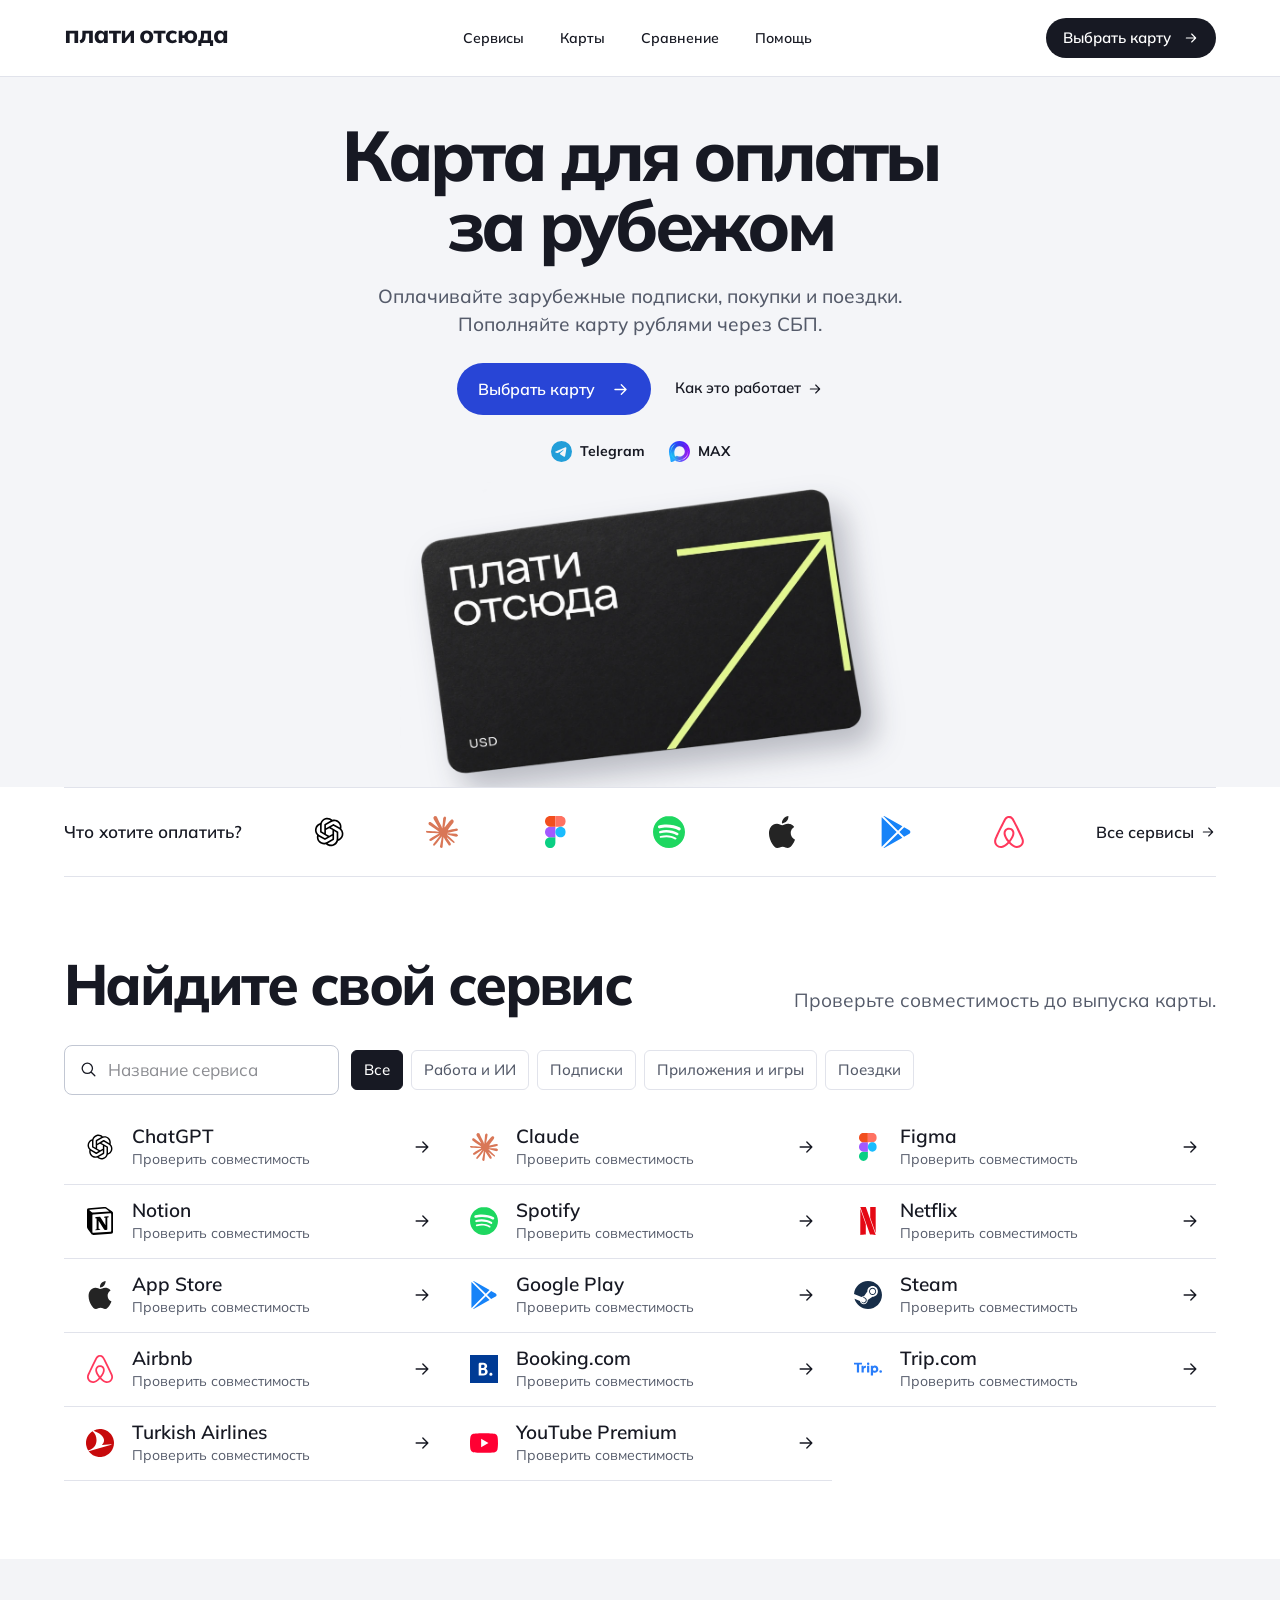
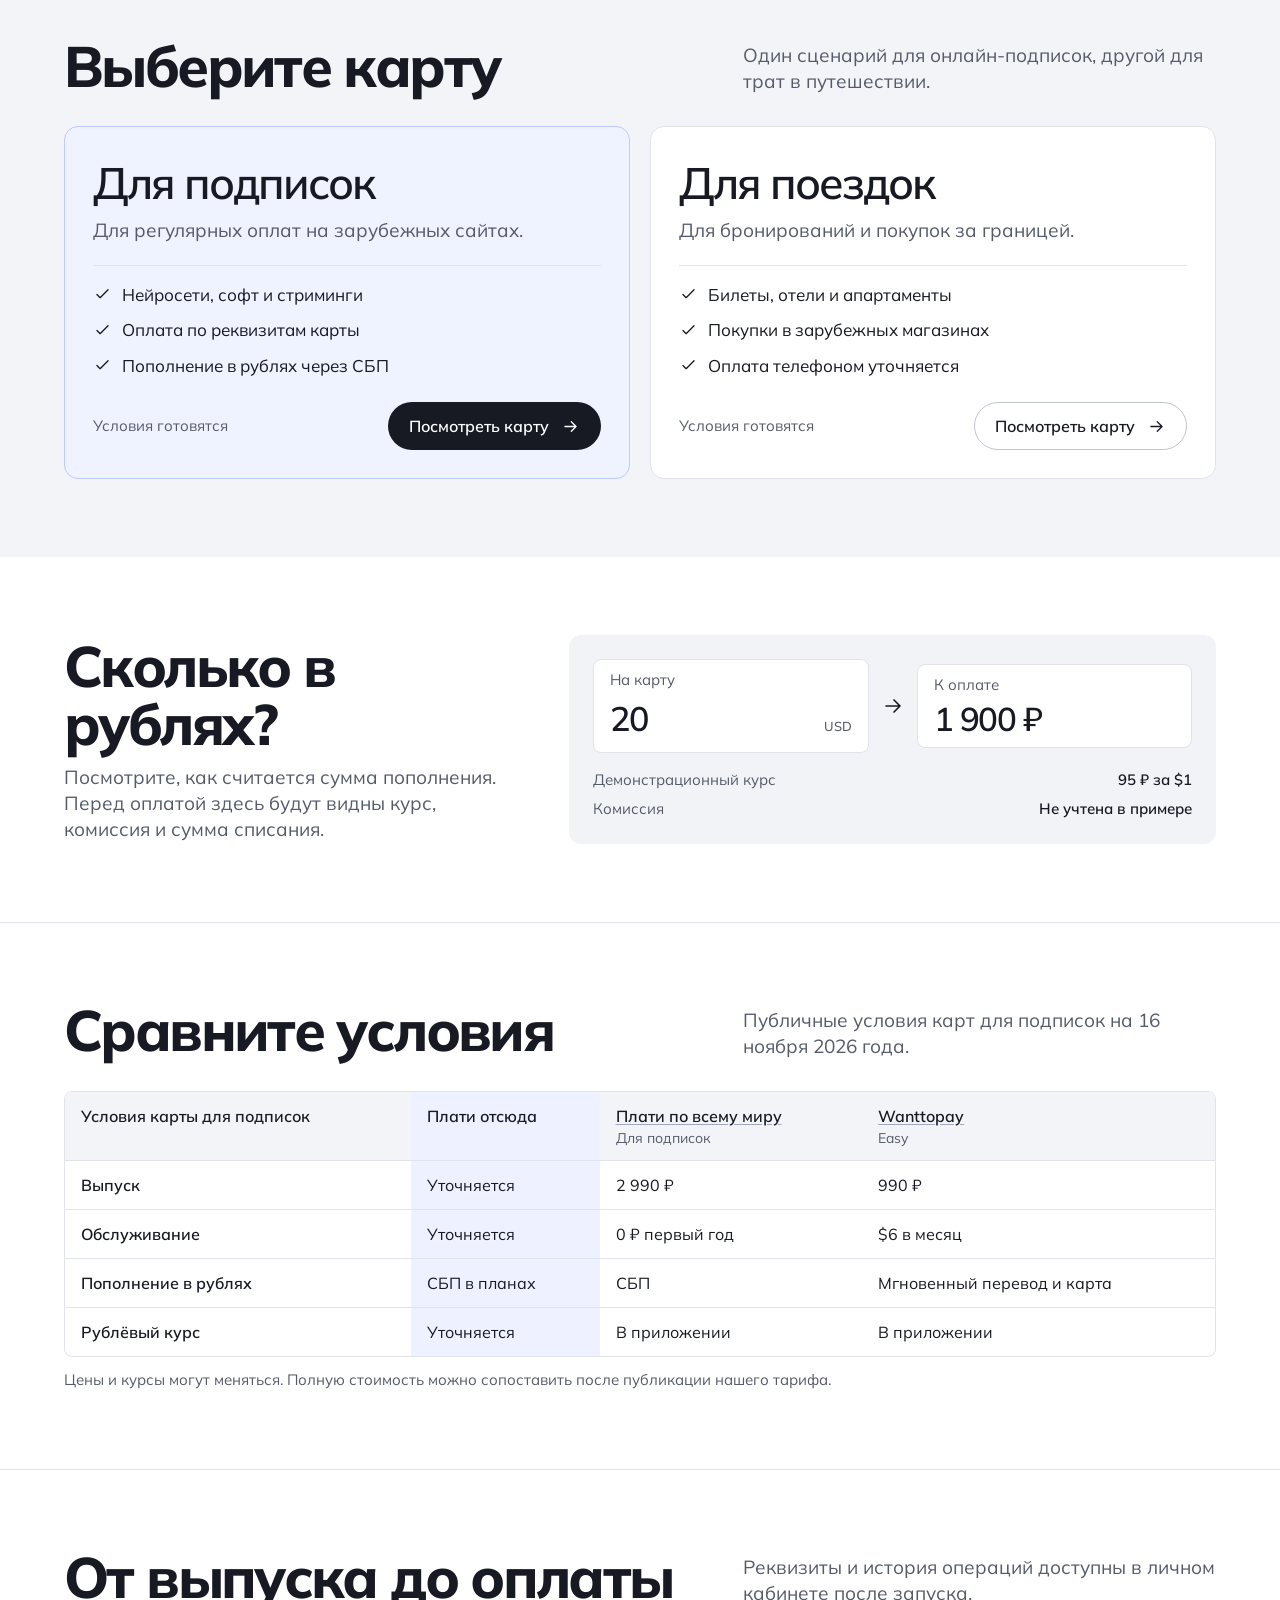
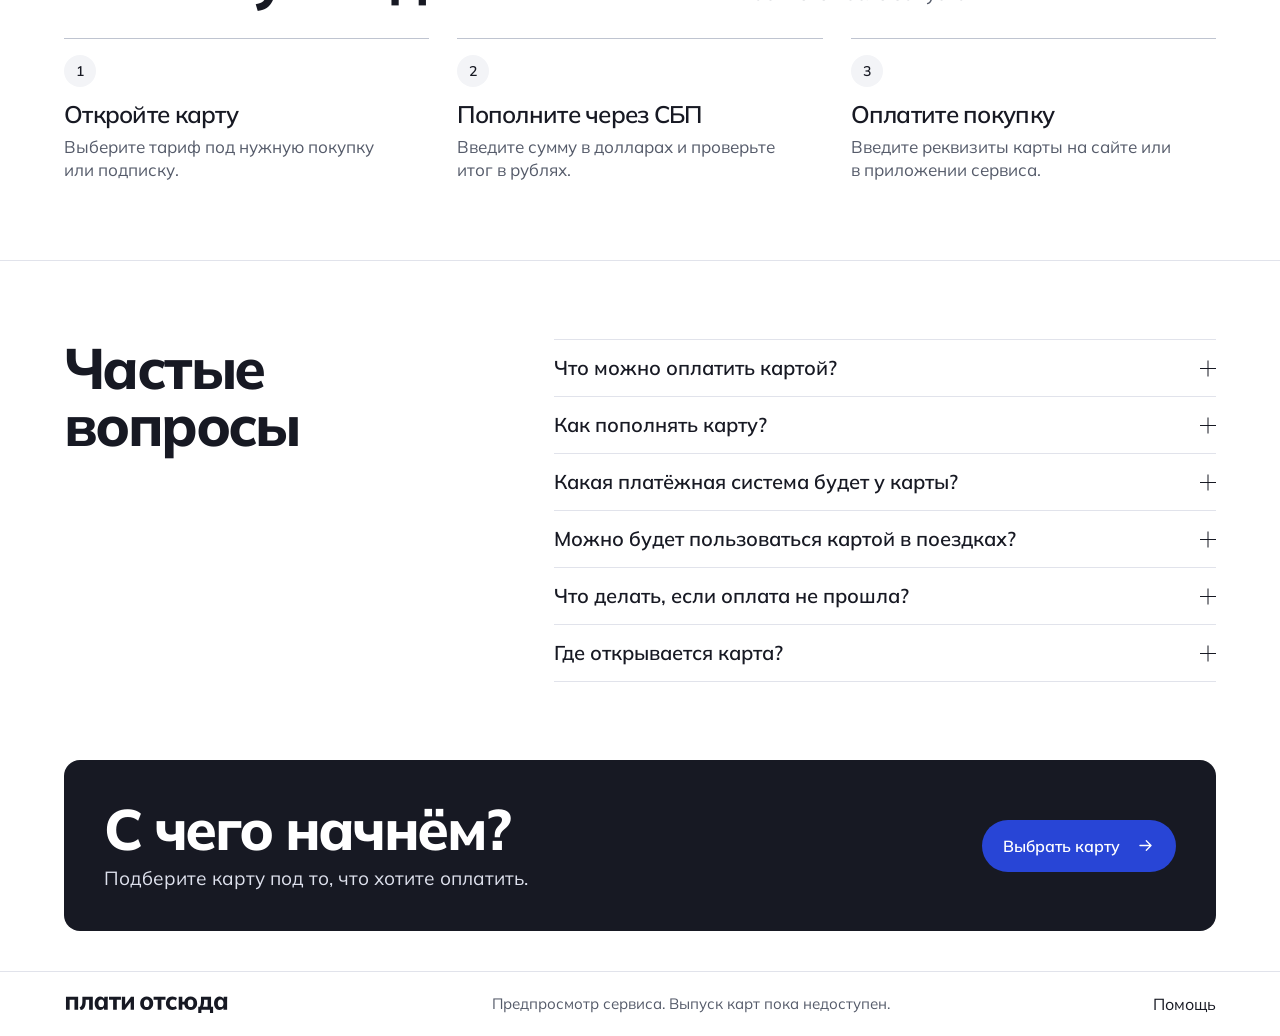
==== index.html @ d8aebe4b "Publish staging build" ====
<!doctype html>
<html lang="ru">
<head>
  <meta charset="UTF-8">
  <meta name="viewport" content="width=device-width, initial-scale=1">
  <meta name="theme-color" content="#ffffff">
  <meta name="description" content="Плати отсюда — виртуальные карты для оплаты зарубежных сервисов, покупок и поездок.">
  <link rel="icon" href="./favicon.svg" type="image/svg+xml">
  <title>Плати отсюда — карты для оплаты за рубежом</title>
  <script type="module" crossorigin src="./assets/index-DUu-liB9.js"></script>
  <link rel="stylesheet" crossorigin href="./assets/index-G6hrBirN.css">
</head>
<body>
  <a class="skip-link" href="#main">К содержанию</a>
  <div id="site"></div>
</body>
</html>
---- assets/index-G6hrBirN.css ----
@font-face{font-family:Mulish Variable;font-style:normal;font-display:swap;font-weight:200 1000;src:url(./mulish-cyrillic-ext-wght-normal-B3XMVzw1.woff2)format("woff2-variations");unicode-range:U+460-52F,U+1C80-1C8A,U+20B4,U+2DE0-2DFF,U+A640-A69F,U+FE2E-FE2F}@font-face{font-family:Mulish Variable;font-style:normal;font-display:swap;font-weight:200 1000;src:url(./mulish-cyrillic-wght-normal-Cxxi75Cn.woff2)format("woff2-variations");unicode-range:U+301,U+400-45F,U+490-491,U+4B0-4B1,U+2116}@font-face{font-family:Mulish Variable;font-style:normal;font-display:swap;font-weight:200 1000;src:url(./mulish-vietnamese-wght-normal-CiTUBHt1.woff2)format("woff2-variations");unicode-range:U+102-103,U+110-111,U+128-129,U+168-169,U+1A0-1A1,U+1AF-1B0,U+300-301,U+303-304,U+308-309,U+323,U+329,U+1EA0-1EF9,U+20AB}@font-face{font-family:Mulish Variable;font-style:normal;font-display:swap;font-weight:200 1000;src:url(./mulish-latin-ext-wght-normal-BHZ6ODhS.woff2)format("woff2-variations");unicode-range:U+100-2BA,U+2BD-2C5,U+2C7-2CC,U+2CE-2D7,U+2DD-2FF,U+304,U+308,U+329,U+1D00-1DBF,U+1E00-1E9F,U+1EF2-1EFF,U+2020,U+20A0-20AB,U+20AD-20C0,U+2113,U+2C60-2C7F,U+A720-A7FF}@font-face{font-family:Mulish Variable;font-style:normal;font-display:swap;font-weight:200 1000;src:url(./mulish-latin-wght-normal-WL5YNY-W.woff2)format("woff2-variations");unicode-range:U+??,U+131,U+152-153,U+2BB-2BC,U+2C6,U+2DA,U+2DC,U+304,U+308,U+329,U+2000-206F,U+20AC,U+2122,U+2191,U+2193,U+2212,U+2215,U+FEFF,U+FFFD}@layer properties{@supports (((-webkit-hyphens:none)) and (not (margin-trim:block))) or ((-moz-orient:inline) and (not (color:rgb(from red r g b)))){*,:before,:after,::backdrop{--tw-rotate-x:initial;--tw-rotate-y:initial;--tw-rotate-z:initial;--tw-skew-x:initial;--tw-skew-y:initial;--tw-blur:initial;--tw-brightness:initial;--tw-contrast:initial;--tw-grayscale:initial;--tw-hue-rotate:initial;--tw-invert:initial;--tw-opacity:initial;--tw-saturate:initial;--tw-sepia:initial;--tw-drop-shadow:initial;--tw-drop-shadow-color:initial;--tw-drop-shadow-alpha:100%;--tw-drop-shadow-size:initial;--tw-outline-style:solid;--tw-duration:initial;--tw-border-style:solid;--tw-font-weight:initial;--tw-leading:initial;--tw-translate-x:0;--tw-translate-y:0;--tw-translate-z:0;--tw-tracking:initial;--tw-ordinal:initial;--tw-slashed-zero:initial;--tw-numeric-figure:initial;--tw-numeric-spacing:initial;--tw-numeric-fraction:initial}}}@layer theme{:root,:host{--font-sans:"Mulish Variable", "Segoe UI", sans-serif;--font-mono:ui-monospace, SFMono-Regular, Menlo, Monaco, Consolas, "Liberation Mono", "Courier New", monospace;--color-white:#fff;--spacing:.25rem;--text-sm:.875rem;--text-sm--line-height:calc(1.25 / .875);--text-xl:1.25rem;--text-xl--line-height:calc(1.75 / 1.25);--text-3xl:1.875rem;--text-3xl--line-height:calc(2.25 / 1.875);--font-weight-normal:400;--font-weight-medium:500;--font-weight-semibold:600;--font-weight-bold:700;--font-weight-extrabold:800;--tracking-normal:0em;--leading-tight:1.25;--leading-snug:1.375;--radius-md:.375rem;--radius-lg:.5rem;--radius-xl:.75rem;--default-transition-duration:.15s;--default-transition-timing-function:cubic-bezier(.4, 0, .2, 1);--default-font-family:var(--font-sans);--default-mono-font-family:var(--font-mono);--color-paper:#fff;--color-ink:#171923;--color-muted:#555b6a;--color-line:#e1e3eb;--color-brand:#2845d6;--color-deep:#171923;--color-panel:#f3f4f7}}@layer base{*,:after,:before,::backdrop{box-sizing:border-box;border:0 solid;margin:0;padding:0}::file-selector-button{box-sizing:border-box;border:0 solid;margin:0;padding:0}html,:host{-webkit-text-size-adjust:100%;tab-size:4;line-height:1.5;font-family:var(--default-font-family,-apple-system, BlinkMacSystemFont, "Segoe UI", Roboto, "Helvetica Neue", "Noto Sans", Arial, sans-serif, "Apple Color Emoji", "Segoe UI Emoji", "Segoe UI Symbol", "Noto Color Emoji");font-feature-settings:var(--default-font-feature-settings,normal);font-variation-settings:var(--default-font-variation-settings,normal);-webkit-tap-highlight-color:transparent}hr{height:0;color:inherit;border-top-width:1px}abbr:where([title]){-webkit-text-decoration:underline dotted;text-decoration:underline dotted}h1,h2,h3,h4,h5,h6{font-size:inherit;font-weight:inherit}a{color:inherit;-webkit-text-decoration:inherit;-webkit-text-decoration:inherit;-webkit-text-decoration:inherit;-webkit-text-decoration:inherit;text-decoration:inherit}b,strong{font-weight:bolder}code,kbd,samp,pre{font-family:var(--default-mono-font-family,ui-monospace, SFMono-Regular, Menlo, Monaco, Consolas, "Liberation Mono", "Courier New", monospace);font-feature-settings:var(--default-mono-font-feature-settings,normal);font-variation-settings:var(--default-mono-font-variation-settings,normal);font-size:1em}small{font-size:80%}sub,sup{vertical-align:baseline;font-size:75%;line-height:0;position:relative}sub{bottom:-.25em}sup{top:-.5em}table{text-indent:0;border-color:inherit;border-collapse:collapse}:-moz-focusring:where(:not(iframe)){outline:auto}progress{vertical-align:baseline}summary{display:list-item}ol,ul,menu{list-style:none}img,svg,video,canvas,audio,iframe,embed,object{vertical-align:middle;display:block}img,video{max-width:100%;height:auto}button,input,select,optgroup,textarea{font:inherit;font-feature-settings:inherit;font-variation-settings:inherit;letter-spacing:inherit;color:inherit;opacity:1;background-color:#0000;border-radius:0}::file-selector-button{font:inherit;font-feature-settings:inherit;font-variation-settings:inherit;letter-spacing:inherit;color:inherit;opacity:1;background-color:#0000;border-radius:0}:where(select:is([multiple],[size])) optgroup{font-weight:bolder}:where(select:is([multiple],[size])) optgroup option{padding-inline-start:20px}::file-selector-button{margin-inline-end:4px}::placeholder{opacity:1}@supports (not ((-webkit-appearance:-apple-pay-button))) or (contain-intrinsic-size:1px){::placeholder{color:currentColor}@supports (color:color-mix(in lab, red, red)){::placeholder{color:color-mix(in oklab, currentcolor 50%, transparent)}}}textarea{resize:vertical}::-webkit-search-decoration{-webkit-appearance:none}::-webkit-date-and-time-value{min-height:1lh;text-align:inherit}::-webkit-datetime-edit{display:inline-flex}::-webkit-datetime-edit-fields-wrapper{padding:0}::-webkit-datetime-edit{padding-block:0}::-webkit-datetime-edit-year-field{padding-block:0}::-webkit-datetime-edit-month-field{padding-block:0}::-webkit-datetime-edit-day-field{padding-block:0}::-webkit-datetime-edit-hour-field{padding-block:0}::-webkit-datetime-edit-minute-field{padding-block:0}::-webkit-datetime-edit-second-field{padding-block:0}::-webkit-datetime-edit-millisecond-field{padding-block:0}::-webkit-datetime-edit-meridiem-field{padding-block:0}::-webkit-calendar-picker-indicator{line-height:1}:-moz-ui-invalid{box-shadow:none}button,input:where([type=button],[type=reset],[type=submit]){appearance:button}::file-selector-button{appearance:button}::-webkit-inner-spin-button{height:auto}::-webkit-outer-spin-button{height:auto}[hidden]:where(:not([hidden=until-found])){display:none!important}html{scroll-padding-top:5.5rem}body{background-color:var(--color-paper);min-height:100dvh;font-family:var(--font-sans);color:var(--color-ink);-webkit-font-smoothing:antialiased;-moz-osx-font-smoothing:grayscale}button{cursor:pointer}:focus-visible{outline-style:var(--tw-outline-style);outline-offset:4px;outline-width:2px;outline-color:var(--color-deep)}a,button{transition-property:color,background-color,border-color,outline-color,text-decoration-color,fill,stroke,--tw-gradient-from,--tw-gradient-via,--tw-gradient-to;transition-timing-function:var(--tw-ease,var(--default-transition-timing-function));transition-duration:var(--tw-duration,var(--default-transition-duration));--tw-duration:.15s;transition-duration:.15s}@media (prefers-reduced-motion:reduce){a,button{transition-property:none}}svg{flex-shrink:0}[hidden]{display:none!important}}@layer components{.wrap{width:calc(100% - 2.5rem);max-width:1280px;margin-inline:auto}@media (width>=40rem){.wrap{width:calc(100% - 5rem)}}@media (width>=80rem){.wrap{width:calc(100% - 8rem)}}.skip-link{clip-path:inset(50%);white-space:nowrap;border-width:0;width:1px;height:1px;margin:-1px;padding:0;position:absolute;overflow:hidden}.skip-link:focus{clip-path:none;white-space:normal;z-index:40;background-color:var(--color-brand);width:auto;height:auto;padding:0;padding-inline:calc(var(--spacing) * 4);padding-block:calc(var(--spacing) * 3);margin:0;position:fixed;overflow:visible}.site-head{z-index:20;border-bottom-style:var(--tw-border-style);border-bottom-width:1px;border-color:var(--color-line);background-color:var(--color-paper);position:sticky;top:0}.head-row{justify-content:space-between;align-items:center;gap:calc(var(--spacing) * 4);min-height:68px;display:flex}@media (width>=48rem){.head-row{min-height:76px}}.wordmark{flex-shrink:0;align-items:center;display:inline-flex}.wordmark img{width:132px;height:auto;display:block}@media (width>=40rem){.wordmark img{width:164px}}.site-head nav{align-items:center;gap:calc(var(--spacing) * 6);--tw-font-weight:var(--font-weight-semibold);font-size:14px;font-weight:var(--font-weight-semibold);display:none}@media (width>=64rem){.site-head nav{display:flex}}@media (width>=80rem){.site-head nav{gap:calc(var(--spacing) * 9)}}@media (hover:hover){:is(.site-head nav a,.site-footer a):hover{color:#2845d6}}.btn{min-height:calc(var(--spacing) * 12);justify-content:center;align-items:center;gap:calc(var(--spacing) * 3);border-style:var(--tw-border-style);padding-inline:calc(var(--spacing) * 4);padding-block:calc(var(--spacing) * 2.5);--tw-leading:var(--leading-tight);font-size:16px;line-height:var(--leading-tight);--tw-font-weight:var(--font-weight-semibold);font-weight:var(--font-weight-semibold);border-width:1px;border-color:#0000;border-radius:2147483647px;display:inline-flex}@media (width>=40rem){.btn{padding-inline:calc(var(--spacing) * 5)}}.btn svg{width:19px;height:19px;transition-property:transform,translate,scale,rotate;transition-timing-function:var(--tw-ease,var(--default-transition-timing-function));transition-duration:var(--tw-duration,var(--default-transition-duration))}@media (prefers-reduced-motion:reduce){.btn svg{transition-property:none}}.btn:is(:hover,:focus-visible) svg{--tw-translate-x:calc(var(--spacing) * .5);translate:var(--tw-translate-x) var(--tw-translate-y)}.btn-dark{background-color:var(--color-deep);color:var(--color-white)}@media (hover:hover){.btn-dark:hover{background-color:#2b3041}}.btn-primary{background-color:var(--color-brand);color:var(--color-white)}@media (hover:hover){.btn-primary:hover{background-color:#1f38bd}}.btn-outline{color:var(--color-deep);background-color:#0000;border-color:#c0c5d1}@media (hover:hover){.btn-outline:hover{background-color:var(--color-paper)}}.head-cta{min-height:calc(var(--spacing) * 10);padding-inline:calc(var(--spacing) * 3);font-size:14px}@media (width>=40rem){.head-cta{padding-inline:calc(var(--spacing) * 4);font-size:15px}}.head-cta svg{width:calc(var(--spacing) * 4);height:calc(var(--spacing) * 4)}.text-link{align-items:center;gap:calc(var(--spacing) * 1.5);border-bottom-style:var(--tw-border-style);padding-block:var(--spacing);--tw-leading:var(--leading-tight);font-size:16px;line-height:var(--leading-tight);--tw-font-weight:var(--font-weight-semibold);font-weight:var(--font-weight-semibold);color:var(--color-deep);border-color:#0000;border-bottom-width:1px;display:inline-flex}@media (hover:hover){.text-link:hover{border-color:var(--color-deep)}}.text-link svg{width:calc(var(--spacing) * 4);height:calc(var(--spacing) * 4)}.hero{padding-top:calc(var(--spacing) * 9);background-color:#f4f5f8;overflow:hidden}@media (width>=40rem){.hero{padding-top:calc(var(--spacing) * 12)}}@media (width>=64rem){.hero{padding-top:43px}}.hero-copy{z-index:10;text-align:center;flex-direction:column;align-items:center;display:flex;position:relative}.hero h1{--tw-leading:.99;--tw-font-weight:var(--font-weight-extrabold);max-width:1000px;font-size:clamp(39px,9.8vw,61px);line-height:.99;font-weight:var(--font-weight-extrabold);--tw-tracking:-.061em;letter-spacing:-.061em}@media (width>=64rem){.hero h1{font-size:clamp(60px,5.5vw,77px)}}.hero-copy>p{--tw-leading:1.47;--tw-font-weight:var(--font-weight-medium);max-width:32ch;font-size:16px;line-height:1.47;font-weight:var(--font-weight-medium);color:var(--color-muted);margin-top:17px}@media (width>=40rem){.hero-copy>p{margin-top:calc(var(--spacing) * 6);max-width:48ch;font-size:19px}}@media (width>=64rem){.hero-copy>p{font-size:19px}}.hero-actions{margin-top:calc(var(--spacing) * 5);justify-content:center;align-items:center;column-gap:calc(var(--spacing) * 4);row-gap:calc(var(--spacing) * 2);flex-wrap:wrap;display:flex}@media (width>=40rem){.hero-actions{margin-top:calc(var(--spacing) * 6);column-gap:calc(var(--spacing) * 6)}}.hero-actions .btn,.final-section .btn{gap:calc(var(--spacing) * 3);min-height:49px;padding-inline:calc(var(--spacing) * 4.5);font-size:15px}@media (width>=40rem){.hero-actions .btn,.final-section .btn{gap:calc(var(--spacing) * 4);min-height:52px;padding-inline:calc(var(--spacing) * 5);font-size:16px}}.hero-actions .text-link{font-size:13px}@media (width>=40rem){.hero-actions .text-link{font-size:15px}}.hero-channels{margin-top:calc(var(--spacing) * 3);justify-content:center;align-items:center;gap:calc(var(--spacing) * 4);--tw-font-weight:var(--font-weight-bold);font-size:13px;font-weight:var(--font-weight-bold);color:var(--color-ink);flex-wrap:wrap;display:flex}@media (width>=40rem){.hero-channels{margin-top:calc(var(--spacing) * 4);font-size:14px}}.hero-channels button{min-height:calc(var(--spacing) * 10);align-items:center;gap:calc(var(--spacing) * 2);padding-inline:var(--spacing);display:inline-flex}@media (hover:hover){.hero-channels button:hover{color:var(--color-brand)}}.hero-channels img{object-fit:contain;width:21px;height:21px}.hero-media{justify-content:center;align-items:center;height:clamp(218px,61vw,355px);margin-inline:auto;display:flex;position:relative}@media (width>=40rem){.hero-media{height:330px}}@media (width>=64rem){.hero-media{height:316px}}.hero-picture{object-fit:contain;width:100%;height:100%;max-height:100%;padding:var(--spacing);display:block}@media (width>=40rem){.hero-picture{padding:calc(var(--spacing) * 2)}}.hero-picture{filter:drop-shadow(14px 16px 15px #161b3045)}.brand-strip{align-items:center;column-gap:calc(var(--spacing) * 4);row-gap:calc(var(--spacing) * 3);border-block-style:var(--tw-border-style);border-block-width:1px;border-color:var(--color-line);padding-block:calc(var(--spacing) * 4);grid-template-columns:1fr auto;display:grid}@media (width>=40rem){.brand-strip{row-gap:calc(var(--spacing) * 5);padding-block:calc(var(--spacing) * 5)}}@media (width>=64rem){.brand-strip{column-gap:calc(var(--spacing) * 8);grid-template-columns:auto 1fr auto}}.brand-strip>span{--tw-font-weight:var(--font-weight-semibold);font-size:15px;font-weight:var(--font-weight-semibold);color:var(--color-deep)}@media (width>=40rem){.brand-strip>span{font-size:17px}}.brand-strip ul{justify-content:space-between;align-items:center;gap:var(--spacing);order:3;grid-column:span 2/span 2;display:flex}@media (width>=40rem){.brand-strip ul{justify-content:space-around}}@media (width>=64rem){.brand-strip ul{order:0;grid-column:span 1/span 1}}.brand-strip li button{height:calc(var(--spacing) * 10);border-radius:8px;place-items:center;width:min(10vw,39px);display:grid}@media (hover:hover){.brand-strip li button:hover{background-color:var(--color-panel)}}@media (width>=40rem){.brand-strip li button{width:calc(var(--spacing) * 12);height:calc(var(--spacing) * 12)}}.brand-strip img{object-fit:contain;width:28px;height:25px}@media (width>=40rem){.brand-strip img{width:35px;height:32px}}img[src$="/openai.svg"]{scale:1.36}.brand-strip .text-link{font-size:14px}@media (width>=40rem){.brand-strip .text-link{font-size:16px}}.section{padding-block:calc(var(--spacing) * 12)}@media (width>=40rem){.section{padding-block:calc(var(--spacing) * 16)}}@media (width>=64rem){.section{padding-block:78px}}.section-head{margin-bottom:calc(var(--spacing) * 6);gap:calc(var(--spacing) * 2.5);flex-direction:column;display:flex}@media (width>=40rem){.section-head{margin-bottom:calc(var(--spacing) * 8)}}@media (width>=64rem){.section-head{justify-content:space-between;align-items:flex-end;gap:calc(var(--spacing) * 8);flex-direction:row}}.section-head p,.estimate-copy p,.final-section p{--tw-leading:var(--leading-snug);max-width:43ch;font-size:17px;line-height:var(--leading-snug);color:var(--color-muted)}@media (width>=40rem){.section-head p,.estimate-copy p,.final-section p{font-size:19px}}.section h2,.final-section h2{--tw-leading:1.01;--tw-font-weight:var(--font-weight-extrabold);font-size:clamp(34px,5.3vw,57px);line-height:1.01;font-weight:var(--font-weight-extrabold);--tw-tracking:-.046em;letter-spacing:-.046em}.service-controls{margin-bottom:calc(var(--spacing) * 4);align-items:center;gap:calc(var(--spacing) * 3);flex-wrap:wrap;display:flex}.search-field{align-items:center;gap:calc(var(--spacing) * 2.5);border-style:var(--tw-border-style);background-color:var(--color-white);width:100%;min-height:50px;padding-inline:calc(var(--spacing) * 3.5);color:var(--color-deep);border-width:1px;border-color:#c2c7d3;border-radius:8px;display:flex}.search-field:focus-within{border-color:var(--color-deep)}@media (width>=40rem){.search-field{width:275px}}.search-field svg{width:19px;height:19px}.search-field input{--tw-outline-style:none;background-color:#0000;outline-style:none;width:100%;min-width:0;font-size:17px}.search-field input:focus-visible{outline:none}.filters{gap:calc(var(--spacing) * 2);flex-wrap:wrap;display:flex}.filters button{min-height:calc(var(--spacing) * 10);border-radius:var(--radius-md);border-style:var(--tw-border-style);border-width:1px;border-color:var(--color-line);padding-inline:calc(var(--spacing) * 3);--tw-font-weight:var(--font-weight-medium);font-size:15px;font-weight:var(--font-weight-medium);color:var(--color-muted)}@media (hover:hover){.filters button:hover{border-color:var(--color-deep)}}.filters button[aria-pressed=true]{border-color:var(--color-deep);background-color:var(--color-deep);color:var(--color-white)}.service-results{display:grid}@media (width>=40rem){.service-results{grid-template-columns:repeat(2,minmax(0,1fr))}}@media (width>=64rem){.service-results{grid-template-columns:repeat(3,minmax(0,1fr))}}.service-card{align-items:center;gap:calc(var(--spacing) * 3);border-bottom-style:var(--tw-border-style);border-bottom-width:1px;border-color:var(--color-line);min-height:74px;padding-inline:calc(var(--spacing) * 2);padding-block:calc(var(--spacing) * 3);text-align:left;display:flex}@media (hover:hover){.service-card:hover{background-color:var(--color-panel)}}@media (width>=40rem){.service-card{padding-inline:calc(var(--spacing) * 4)}}.service-icon{width:calc(var(--spacing) * 10);height:calc(var(--spacing) * 10);flex-shrink:0;place-items:center;display:grid}.service-icon img{width:calc(var(--spacing) * 7);height:calc(var(--spacing) * 7);object-fit:contain}.service-card strong{--tw-leading:var(--leading-tight);font-size:19px;line-height:var(--leading-tight);--tw-font-weight:var(--font-weight-semibold);font-weight:var(--font-weight-semibold);display:block}.service-card small{color:var(--color-muted);font-size:14px;display:block}.service-arrow{width:calc(var(--spacing) * 5);height:calc(var(--spacing) * 5);color:var(--color-deep);margin-left:auto}.empty-state{border-block-style:var(--tw-border-style);border-block-width:1px;border-color:var(--color-line);padding:calc(var(--spacing) * 4);color:var(--color-muted)}.cards-section{background-color:var(--color-panel)}.plan-grid{gap:calc(var(--spacing) * 4);display:grid}@media (width>=48rem){.plan-grid{gap:calc(var(--spacing) * 5);grid-template-columns:repeat(2,minmax(0,1fr))}}.plan-card{border-style:var(--tw-border-style);border-width:1px;border-color:var(--color-line);background-color:var(--color-paper);padding:calc(var(--spacing) * 5);border-radius:14px;display:grid}@media (width>=40rem){.plan-card{padding:calc(var(--spacing) * 7)}}.plan-card:first-child{background-color:#eff2ff;border-color:#bec9ff}.plan-card h3{--tw-leading:var(--leading-tight);font-size:35px;line-height:var(--leading-tight);--tw-font-weight:var(--font-weight-semibold);font-weight:var(--font-weight-semibold);--tw-tracking:-.045em;letter-spacing:-.045em}@media (width>=64rem){.plan-card h3{font-size:44px}}.plan-card p{margin-top:calc(var(--spacing) * 1.5);color:var(--color-muted);font-size:17px}@media (width>=40rem){.plan-card p{font-size:19px}}.plan-card ul{margin-top:calc(var(--spacing) * 5);gap:calc(var(--spacing) * 2.5);border-top-style:var(--tw-border-style);border-top-width:1px;border-color:var(--color-line);padding-top:calc(var(--spacing) * 4);flex-direction:column;font-size:17px;display:flex}.plan-card li{align-items:center;gap:calc(var(--spacing) * 2.5);display:flex}.plan-card li svg{width:19px;height:19px;color:var(--color-deep)}.plan-action{margin-top:calc(var(--spacing) * 6);justify-content:space-between;align-items:center;gap:calc(var(--spacing) * 3);flex-wrap:wrap;display:flex}.plan-action>span{color:var(--color-muted);font-size:15px}.estimate-section{align-items:center;gap:calc(var(--spacing) * 6);display:grid}@media (width>=64rem){.estimate-section{gap:calc(var(--spacing) * 14);grid-template-columns:.82fr 1.18fr}}.estimate-copy p{margin-top:calc(var(--spacing) * 3)}.estimate-tool{border-radius:var(--radius-xl);padding:calc(var(--spacing) * 4);background-color:#f1f3f7}@media (width>=40rem){.estimate-tool{padding:calc(var(--spacing) * 6)}}.estimate-fields{gap:calc(var(--spacing) * 2.5);grid-template-columns:minmax(0,1fr) minmax(0,1fr);display:grid}@media (width>=40rem){.estimate-fields{align-items:center;gap:calc(var(--spacing) * 3);grid-template-columns:minmax(0,1fr) auto minmax(0,1fr)}}.estimate-field{gap:calc(var(--spacing) * 2.5);border-radius:var(--radius-lg);border-style:var(--tw-border-style);border-width:1px;border-color:var(--color-line);background-color:var(--color-white);min-width:0;padding-inline:calc(var(--spacing) * 3);padding-block:calc(var(--spacing) * 3);--tw-leading:1;color:var(--color-muted);flex-direction:column;font-size:15px;line-height:1;display:flex}.estimate-field:focus-within{border-color:var(--color-deep)}@media (width>=40rem){.estimate-field{padding-inline:calc(var(--spacing) * 4)}}.estimate-field .amount{align-items:baseline;gap:var(--spacing);--tw-font-weight:var(--font-weight-semibold);min-width:0;min-height:30px;font-size:clamp(20px,5vw,34px);font-weight:var(--font-weight-semibold);--tw-tracking:-.045em;letter-spacing:-.045em;white-space:nowrap;color:var(--color-ink);--tw-numeric-spacing:tabular-nums;font-variant-numeric:var(--tw-ordinal, ) var(--tw-slashed-zero, ) var(--tw-numeric-figure, ) var(--tw-numeric-spacing, ) var(--tw-numeric-fraction, );display:flex}.estimate-field output.amount{font-size:clamp(17px,4.7vw,33px)}.estimate-field output[data-compact]{font-size:clamp(14px,3.7vw,26px)}.estimate-field input{--tw-outline-style:none;background-color:#0000;outline-style:none;width:100%;min-width:0}.estimate-field input:focus-visible{outline:none}.estimate-field .currency{--tw-font-weight:var(--font-weight-medium);font-size:13px;font-weight:var(--font-weight-medium);--tw-tracking:var(--tracking-normal);letter-spacing:var(--tracking-normal);color:var(--color-muted);flex-shrink:0}.estimate-arrow{width:calc(var(--spacing) * 6);height:calc(var(--spacing) * 6);color:var(--color-deep);display:none}@media (width>=40rem){.estimate-arrow{display:block}}.estimate-breakdown{margin-top:calc(var(--spacing) * 4);gap:calc(var(--spacing) * 1.5);font-size:15px;display:grid}.estimate-breakdown div,.term-list div{justify-content:space-between;gap:calc(var(--spacing) * 4);display:flex}.estimate-breakdown dt,.term-list dt{color:var(--color-muted)}.estimate-breakdown dd,.term-list dd{text-align:right;--tw-font-weight:var(--font-weight-semibold);font-weight:var(--font-weight-semibold)}.error{margin-top:calc(var(--spacing) * 2);font-size:var(--text-sm);line-height:var(--tw-leading,var(--text-sm--line-height));color:#992c24}.comparison-section{border-block-style:var(--tw-border-style);border-block-width:1px;border-color:var(--color-line);background-color:var(--color-white)}.comparison-scroll{border-radius:var(--radius-lg);border-style:var(--tw-border-style);border-width:1px;border-color:var(--color-line);overflow:auto}.comparison-scroll table{border-collapse:collapse;text-align:left;width:100%;min-width:680px;font-size:16px}.comparison-scroll th,.comparison-scroll td{border-bottom-style:var(--tw-border-style);border-bottom-width:1px;border-color:var(--color-line);padding-inline:calc(var(--spacing) * 3);padding-block:calc(var(--spacing) * 3);vertical-align:top}@media (width>=40rem){.comparison-scroll th,.comparison-scroll td{padding-inline:calc(var(--spacing) * 4)}}.comparison-scroll tr:last-child td,.comparison-scroll tbody tr:last-child th{border-bottom-style:var(--tw-border-style);border-bottom-width:0}.comparison-scroll th{--tw-font-weight:var(--font-weight-semibold);font-weight:var(--font-weight-semibold)}.comparison-scroll thead{background-color:var(--color-panel)}.comparison-scroll :is(th,td):nth-child(2){background-color:#eef1ff}.comparison-scroll small{font-size:var(--text-sm);line-height:var(--tw-leading,var(--text-sm--line-height));--tw-font-weight:var(--font-weight-normal);font-weight:var(--font-weight-normal);color:var(--color-muted);display:block}.comparison-scroll a{text-underline-offset:2px;text-decoration-line:underline;text-decoration-color:#a0a9c0}@media (hover:hover){.comparison-scroll a:hover{-webkit-text-decoration-color:var(--color-deep);-webkit-text-decoration-color:var(--color-deep);-webkit-text-decoration-color:var(--color-deep);text-decoration-color:var(--color-deep)}}.comparison-note{margin-top:calc(var(--spacing) * 3);color:var(--color-muted);font-size:15px}.steps{gap:calc(var(--spacing) * 4);display:grid}@media (width>=40rem){.steps{gap:calc(var(--spacing) * 7);grid-template-columns:repeat(3,minmax(0,1fr))}}.steps li{border-top-style:var(--tw-border-style);padding-top:calc(var(--spacing) * 4);border-color:#bfc4d0;border-top-width:1px}.steps li>span{margin-bottom:calc(var(--spacing) * 3);width:calc(var(--spacing) * 8);height:calc(var(--spacing) * 8);background-color:var(--color-panel);font-size:var(--text-sm);line-height:var(--tw-leading,var(--text-sm--line-height));--tw-font-weight:var(--font-weight-semibold);font-weight:var(--font-weight-semibold);color:var(--color-deep);border-radius:2147483647px;place-items:center;display:grid}.steps h3{--tw-leading:var(--leading-tight);font-size:24px;line-height:var(--leading-tight);--tw-font-weight:var(--font-weight-semibold);font-weight:var(--font-weight-semibold);--tw-tracking:-.03em;letter-spacing:-.03em}.steps p{margin-top:calc(var(--spacing) * 1.5);--tw-leading:var(--leading-snug);max-width:33ch;font-size:17px;line-height:var(--leading-snug);color:var(--color-muted)}.faq-section{border-top-style:var(--tw-border-style);border-top-width:1px;border-color:var(--color-line)}.faq-layout{gap:calc(var(--spacing) * 5);display:grid}@media (width>=64rem){.faq-layout{gap:calc(var(--spacing) * 12);grid-template-columns:.8fr 1.2fr}}.faq-list{border-top-style:var(--tw-border-style);border-top-width:1px;border-color:var(--color-line)}.faq-list details{border-bottom-style:var(--tw-border-style);border-bottom-width:1px;border-color:var(--color-line)}.faq-list summary{cursor:pointer;justify-content:space-between;align-items:center;gap:calc(var(--spacing) * 4);min-height:56px;padding-block:calc(var(--spacing) * 3.5);--tw-font-weight:var(--font-weight-semibold);font-size:18px;font-weight:var(--font-weight-semibold);list-style-type:none;display:flex}@media (hover:hover){.faq-list summary:hover{color:#2845d6}}@media (width>=40rem){.faq-list summary{font-size:var(--text-xl);line-height:var(--tw-leading,var(--text-xl--line-height))}}.faq-list summary::-webkit-details-marker{display:none}.faq-list summary span{width:calc(var(--spacing) * 4);height:calc(var(--spacing) * 4);flex-shrink:0;position:relative}.faq-list summary span:before,.faq-list summary span:after{content:"";inset-inline:0;background-color:currentColor;height:1px;position:absolute;top:50%}.faq-list summary span:after{rotate:90deg}.faq-list details[open] summary span:after{display:none}.faq-list details p{max-width:60ch;padding-bottom:calc(var(--spacing) * 4);--tw-leading:var(--leading-snug);font-size:17px;line-height:var(--leading-snug);color:var(--color-muted)}.proof-stats,.proof-reviews{margin-top:calc(var(--spacing) * 6);gap:calc(var(--spacing) * 4);display:grid}@media (width>=48rem){.proof-stats,.proof-reviews{grid-template-columns:repeat(3,minmax(0,1fr))}}.proof-stats a,.proof-reviews figure{border-top-style:var(--tw-border-style);border-top-width:1px;border-color:var(--color-line);padding-top:calc(var(--spacing) * 3)}.proof-stats strong{font-size:var(--text-3xl);line-height:var(--tw-leading,var(--text-3xl--line-height));display:block}.proof-reviews figcaption{margin-top:calc(var(--spacing) * 2);color:var(--color-muted)}.final-section{margin-bottom:calc(var(--spacing) * 10);justify-content:space-between;align-items:center;gap:calc(var(--spacing) * 5);background-color:var(--color-deep);padding:calc(var(--spacing) * 6);color:var(--color-white);border-radius:16px;flex-wrap:wrap;display:flex}@media (width>=40rem){.final-section{padding:calc(var(--spacing) * 9)}}@media (width>=64rem){.final-section{padding:calc(var(--spacing) * 10)}}.final-section p{margin-top:calc(var(--spacing) * 2);color:#dee1ed}.site-footer{border-top-style:var(--tw-border-style);border-top-width:1px;border-color:var(--color-line)}.site-footer .wrap{justify-content:space-between;align-items:center;gap:calc(var(--spacing) * 4);padding-block:calc(var(--spacing) * 5);flex-wrap:wrap;display:flex}.site-footer p{color:var(--color-muted);font-size:15px}dialog{border-radius:var(--radius-xl);border-style:var(--tw-border-style);border-width:1px;border-color:var(--color-line);background-color:var(--color-paper);width:calc(100% - 2.5rem);max-width:475px;max-height:calc(100dvh - 2rem);padding:calc(var(--spacing) * 5);color:var(--color-ink);margin:auto;position:fixed;inset:0;overflow:auto}@media (width>=40rem){dialog{padding:calc(var(--spacing) * 6)}}dialog::backdrop{background:#1317258a}.dialog-head{margin-bottom:calc(var(--spacing) * 3);justify-content:space-between;align-items:center;gap:calc(var(--spacing) * 3);font-size:var(--text-3xl);line-height:var(--tw-leading,var(--text-3xl--line-height));--tw-font-weight:var(--font-weight-semibold);font-weight:var(--font-weight-semibold);--tw-tracking:-.04em;letter-spacing:-.04em;display:flex}.icon-button{width:calc(var(--spacing) * 10);height:calc(var(--spacing) * 10);border-radius:var(--radius-md);flex-shrink:0;place-items:center;display:grid}@media (hover:hover){.icon-button:hover{background-color:var(--color-panel)}}.icon-button svg{width:calc(var(--spacing) * 5);height:calc(var(--spacing) * 5)}dialog p{margin-block:calc(var(--spacing) * 3);--tw-leading:var(--leading-snug);font-size:17px;line-height:var(--leading-snug);color:var(--color-muted)}dialog .btn{margin-top:calc(var(--spacing) * 2)}.service-dialog-brand{align-items:center;gap:calc(var(--spacing) * 3);display:flex}.service-dialog-brand img{width:calc(var(--spacing) * 8);height:calc(var(--spacing) * 8);object-fit:contain}.status{border-style:var(--tw-border-style);border-width:1px;border-color:var(--color-line);padding-inline:calc(var(--spacing) * 2);padding-block:var(--spacing);font-size:var(--text-sm);line-height:var(--tw-leading,var(--text-sm--line-height));color:var(--color-muted);border-radius:.25rem;display:inline-block}.term-list{margin-block:calc(var(--spacing) * 3);gap:calc(var(--spacing) * 2);border-block-style:var(--tw-border-style);border-block-width:1px;border-color:var(--color-line);padding-block:calc(var(--spacing) * 3);display:grid}.network-logo{object-fit:contain;object-position:right;width:60px;height:22px}}@layer utilities{.visible{visibility:visible}.sr-only{clip-path:inset(50%);white-space:nowrap;border-width:0;width:1px;height:1px;margin:-1px;padding:0;position:absolute;overflow:hidden}.ml-3{margin-left:calc(var(--spacing) * 3)}.block{display:block}.hidden{display:none}.transform{transform:var(--tw-rotate-x, ) var(--tw-rotate-y, ) var(--tw-rotate-z, ) var(--tw-skew-x, ) var(--tw-skew-y, )}.text-muted{color:var(--color-muted)}.filter{filter:var(--tw-blur, ) var(--tw-brightness, ) var(--tw-contrast, ) var(--tw-grayscale, ) var(--tw-hue-rotate, ) var(--tw-invert, ) var(--tw-saturate, ) var(--tw-sepia, ) var(--tw-drop-shadow, )}}@property --tw-rotate-x{syntax:"*";inherits:false}@property --tw-rotate-y{syntax:"*";inherits:false}@property --tw-rotate-z{syntax:"*";inherits:false}@property --tw-skew-x{syntax:"*";inherits:false}@property --tw-skew-y{syntax:"*";inherits:false}@property --tw-blur{syntax:"*";inherits:false}@property --tw-brightness{syntax:"*";inherits:false}@property --tw-contrast{syntax:"*";inherits:false}@property --tw-grayscale{syntax:"*";inherits:false}@property --tw-hue-rotate{syntax:"*";inherits:false}@property --tw-invert{syntax:"*";inherits:false}@property --tw-opacity{syntax:"*";inherits:false}@property --tw-saturate{syntax:"*";inherits:false}@property --tw-sepia{syntax:"*";inherits:false}@property --tw-drop-shadow{syntax:"*";inherits:false}@property --tw-drop-shadow-color{syntax:"*";inherits:false}@property --tw-drop-shadow-alpha{syntax:"<percentage>";inherits:false;initial-value:100%}@property --tw-drop-shadow-size{syntax:"*";inherits:false}@property --tw-outline-style{syntax:"*";inherits:false;initial-value:solid}@property --tw-duration{syntax:"*";inherits:false}@property --tw-border-style{syntax:"*";inherits:false;initial-value:solid}@property --tw-font-weight{syntax:"*";inherits:false}@property --tw-leading{syntax:"*";inherits:false}@property --tw-translate-x{syntax:"*";inherits:false;initial-value:0}@property --tw-translate-y{syntax:"*";inherits:false;initial-value:0}@property --tw-translate-z{syntax:"*";inherits:false;initial-value:0}@property --tw-tracking{syntax:"*";inherits:false}@property --tw-ordinal{syntax:"*";inherits:false}@property --tw-slashed-zero{syntax:"*";inherits:false}@property --tw-numeric-figure{syntax:"*";inherits:false}@property --tw-numeric-spacing{syntax:"*";inherits:false}@property --tw-numeric-fraction{syntax:"*";inherits:false}
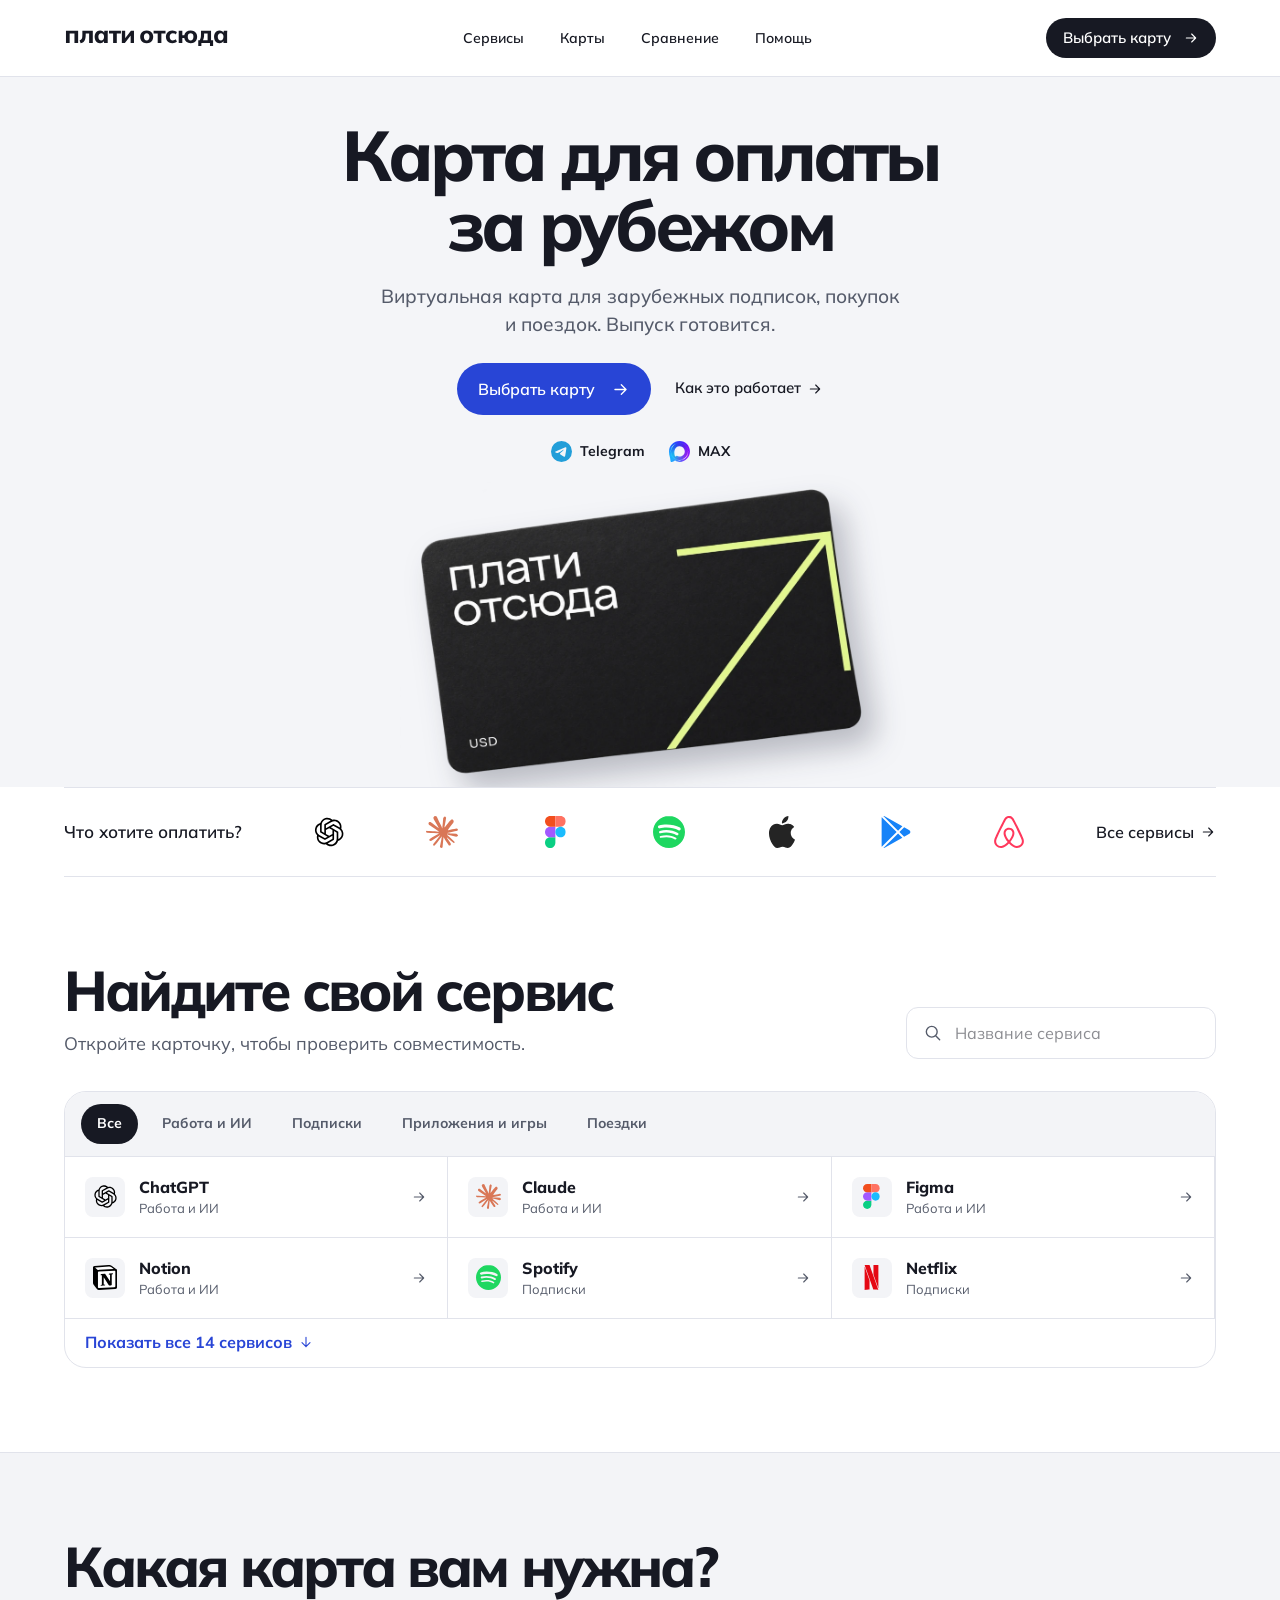
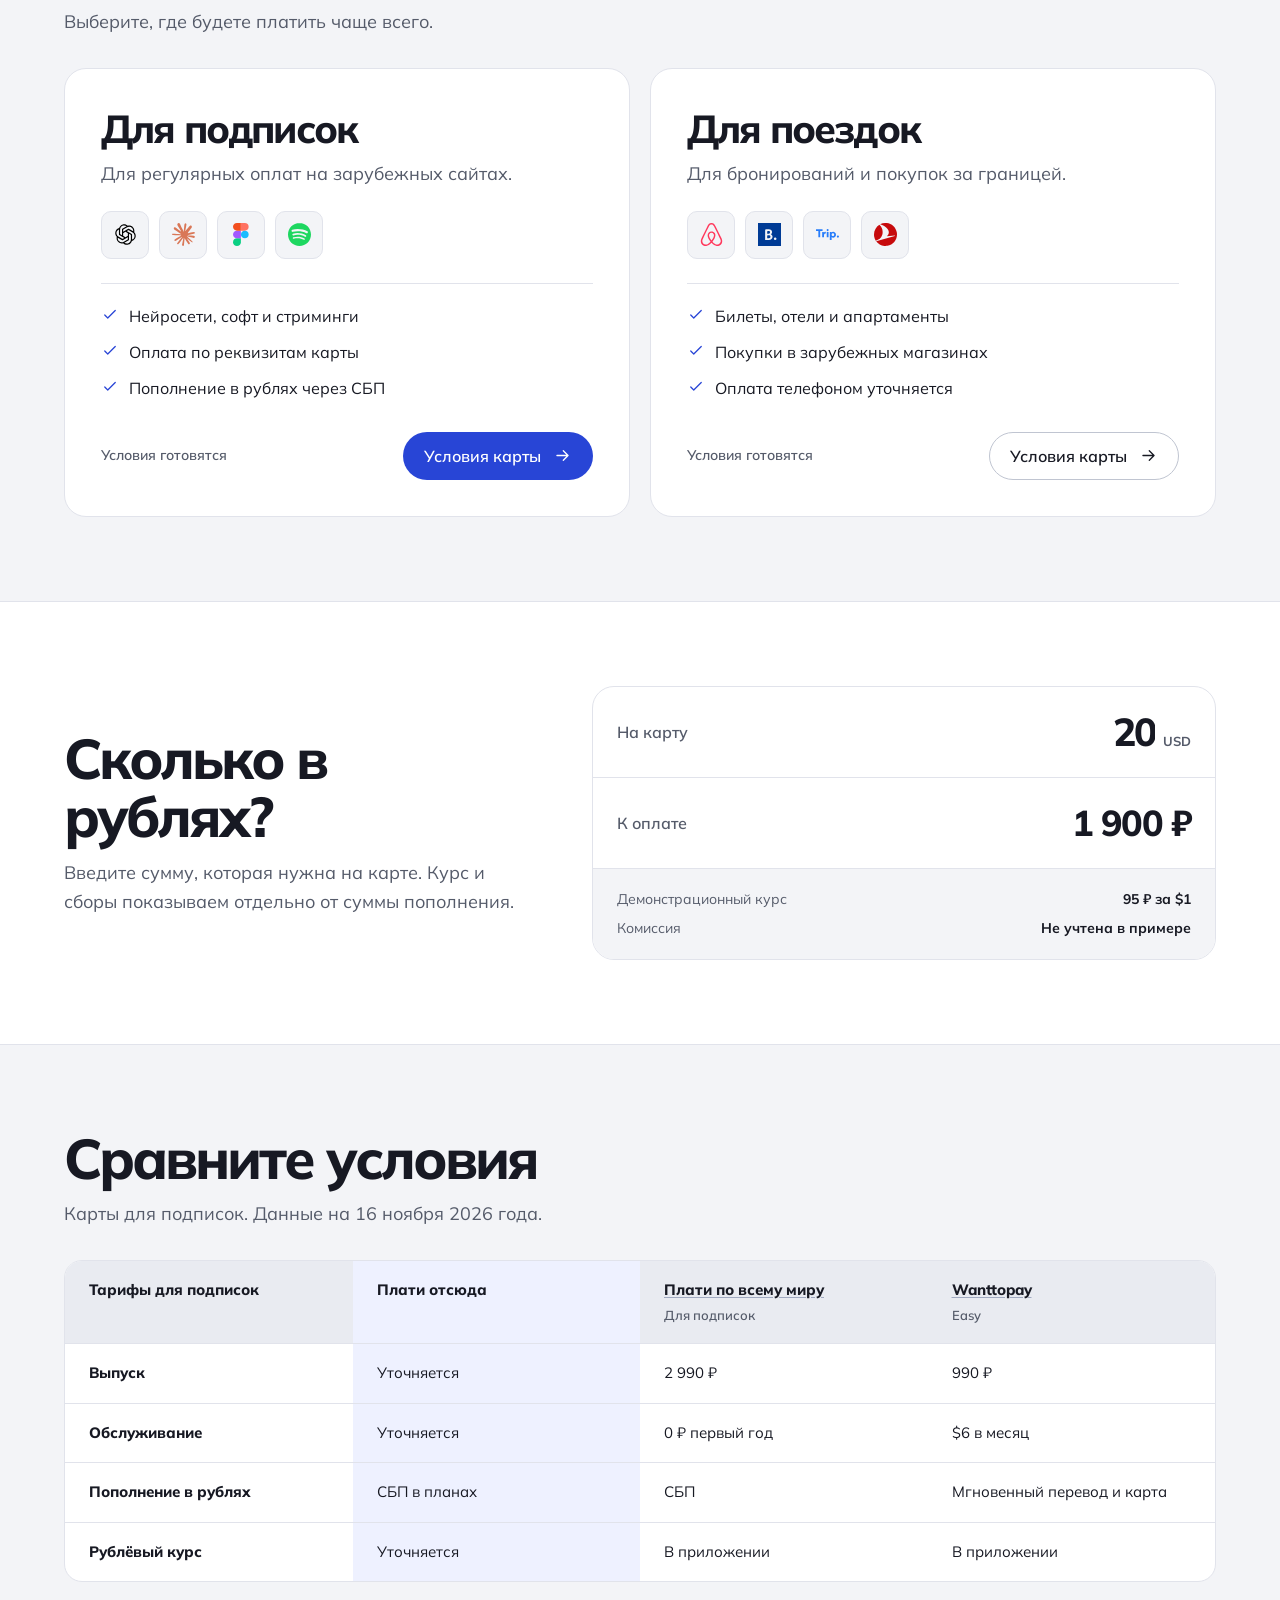
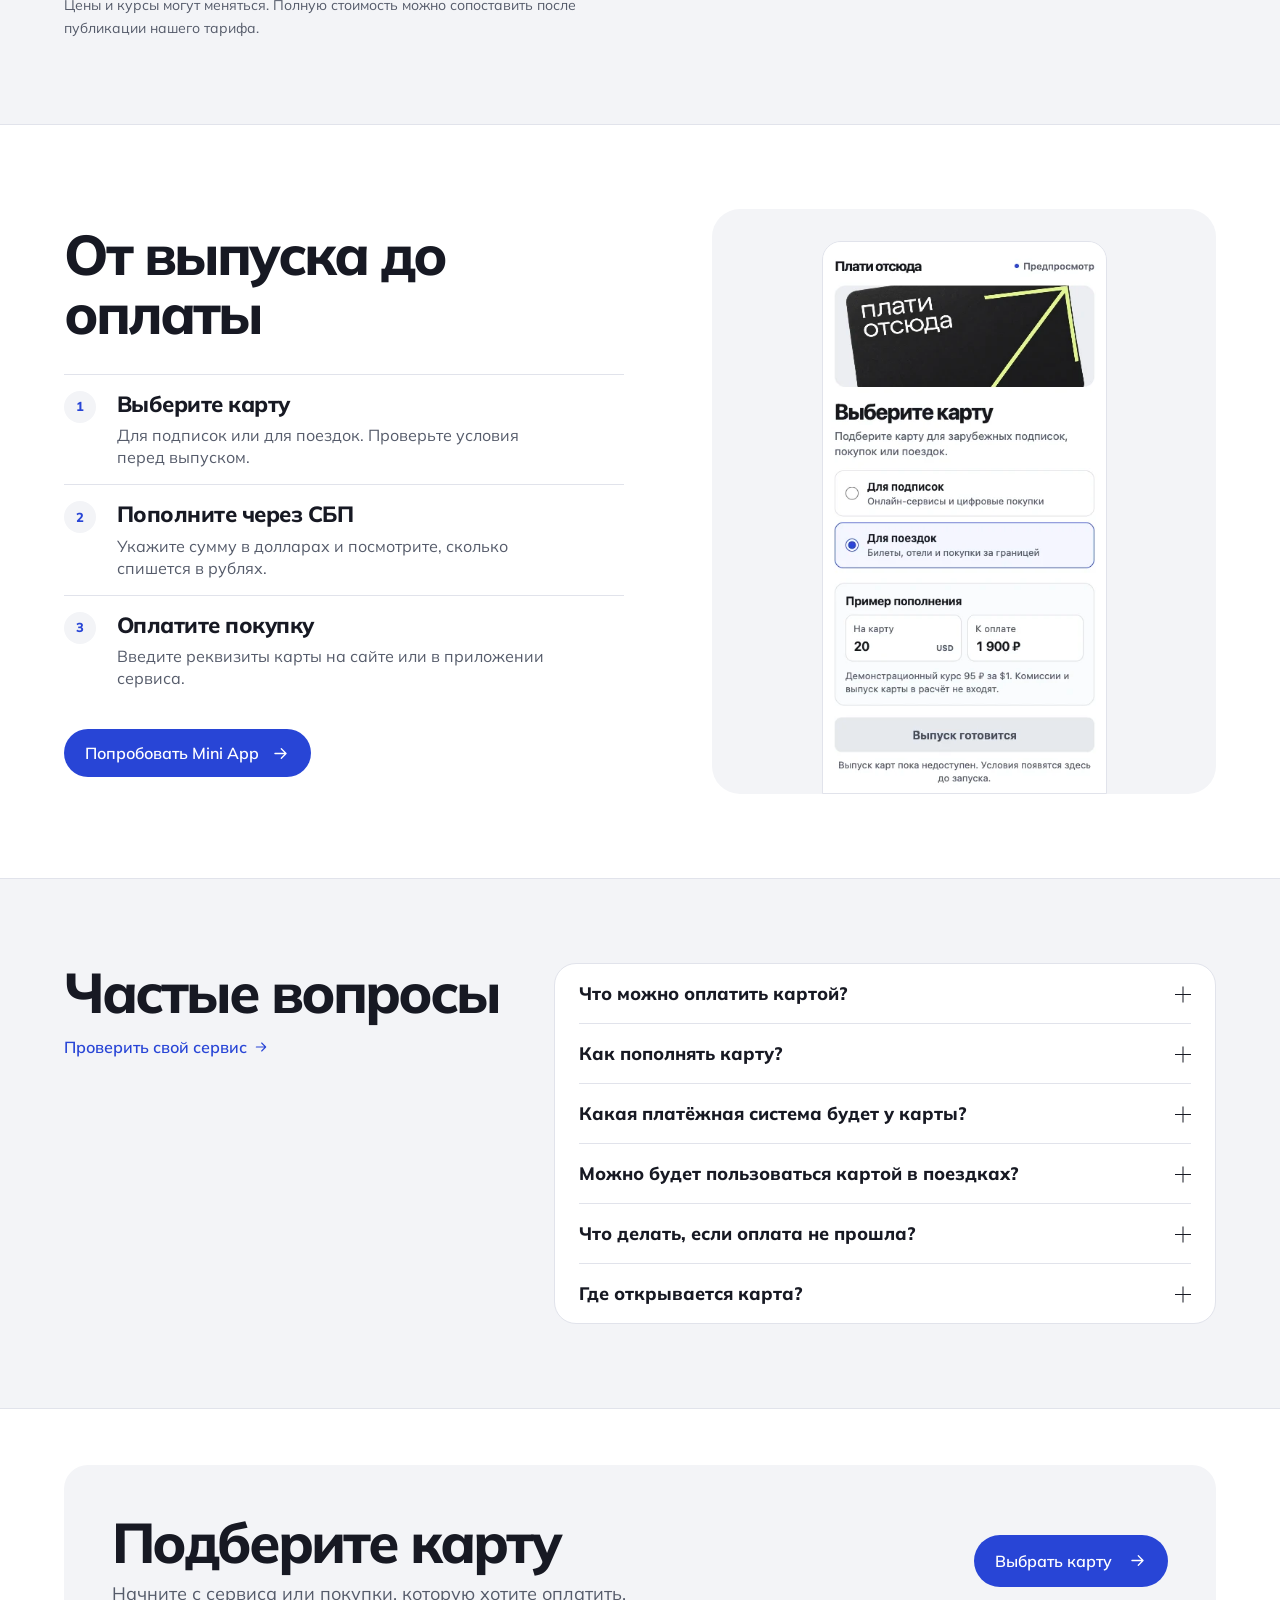
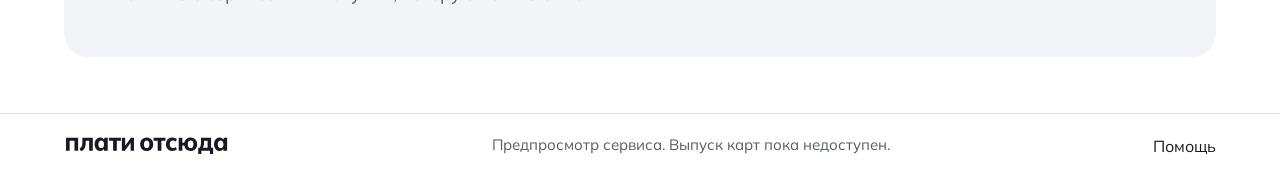
==== commit dee956dc: "Publish staging build" ====
--- a/index.html
+++ b/index.html
@@ -7,8 +7,8 @@
   <meta name="description" content="Плати отсюда — виртуальные карты для оплаты зарубежных сервисов, покупок и поездок.">
   <link rel="icon" href="./favicon.svg" type="image/svg+xml">
   <title>Плати отсюда — карты для оплаты за рубежом</title>
-  <script type="module" crossorigin src="./assets/index-DUu-liB9.js"></script>
-  <link rel="stylesheet" crossorigin href="./assets/index-G6hrBirN.css">
+  <script type="module" crossorigin src="./assets/index-CFmpZ6dE.js"></script>
+  <link rel="stylesheet" crossorigin href="./assets/index-CG5QDtVe.css">
 </head>
 <body>
   <a class="skip-link" href="#main">К содержанию</a>
--- a/assets/index-CG5QDtVe.css
+++ b/assets/index-CG5QDtVe.css
@@ -0,0 +1 @@
+@font-face{font-family:Mulish Variable;font-style:normal;font-display:swap;font-weight:200 1000;src:url(./mulish-cyrillic-ext-wght-normal-B3XMVzw1.woff2)format("woff2-variations");unicode-range:U+460-52F,U+1C80-1C8A,U+20B4,U+2DE0-2DFF,U+A640-A69F,U+FE2E-FE2F}@font-face{font-family:Mulish Variable;font-style:normal;font-display:swap;font-weight:200 1000;src:url(./mulish-cyrillic-wght-normal-Cxxi75Cn.woff2)format("woff2-variations");unicode-range:U+301,U+400-45F,U+490-491,U+4B0-4B1,U+2116}@font-face{font-family:Mulish Variable;font-style:normal;font-display:swap;font-weight:200 1000;src:url(./mulish-vietnamese-wght-normal-CiTUBHt1.woff2)format("woff2-variations");unicode-range:U+102-103,U+110-111,U+128-129,U+168-169,U+1A0-1A1,U+1AF-1B0,U+300-301,U+303-304,U+308-309,U+323,U+329,U+1EA0-1EF9,U+20AB}@font-face{font-family:Mulish Variable;font-style:normal;font-display:swap;font-weight:200 1000;src:url(./mulish-latin-ext-wght-normal-BHZ6ODhS.woff2)format("woff2-variations");unicode-range:U+100-2BA,U+2BD-2C5,U+2C7-2CC,U+2CE-2D7,U+2DD-2FF,U+304,U+308,U+329,U+1D00-1DBF,U+1E00-1E9F,U+1EF2-1EFF,U+2020,U+20A0-20AB,U+20AD-20C0,U+2113,U+2C60-2C7F,U+A720-A7FF}@font-face{font-family:Mulish Variable;font-style:normal;font-display:swap;font-weight:200 1000;src:url(./mulish-latin-wght-normal-WL5YNY-W.woff2)format("woff2-variations");unicode-range:U+??,U+131,U+152-153,U+2BB-2BC,U+2C6,U+2DA,U+2DC,U+304,U+308,U+329,U+2000-206F,U+20AC,U+2122,U+2191,U+2193,U+2212,U+2215,U+FEFF,U+FFFD}@layer properties{@supports (((-webkit-hyphens:none)) and (not (margin-trim:block))) or ((-moz-orient:inline) and (not (color:rgb(from red r g b)))){*,:before,:after,::backdrop{--tw-rotate-x:initial;--tw-rotate-y:initial;--tw-rotate-z:initial;--tw-skew-x:initial;--tw-skew-y:initial;--tw-blur:initial;--tw-brightness:initial;--tw-contrast:initial;--tw-grayscale:initial;--tw-hue-rotate:initial;--tw-invert:initial;--tw-opacity:initial;--tw-saturate:initial;--tw-sepia:initial;--tw-drop-shadow:initial;--tw-drop-shadow-color:initial;--tw-drop-shadow-alpha:100%;--tw-drop-shadow-size:initial;--tw-outline-style:solid;--tw-duration:initial;--tw-border-style:solid;--tw-font-weight:initial;--tw-leading:initial;--tw-translate-x:0;--tw-translate-y:0;--tw-translate-z:0;--tw-tracking:initial;--tw-ordinal:initial;--tw-slashed-zero:initial;--tw-numeric-figure:initial;--tw-numeric-spacing:initial;--tw-numeric-fraction:initial}}}@layer theme{:root,:host{--font-sans:"Mulish Variable", "Segoe UI", sans-serif;--font-mono:ui-monospace, SFMono-Regular, Menlo, Monaco, Consolas, "Liberation Mono", "Courier New", monospace;--color-white:#fff;--spacing:.25rem;--text-sm:.875rem;--text-sm--line-height:calc(1.25 / .875);--text-3xl:1.875rem;--text-3xl--line-height:calc(2.25 / 1.875);--font-weight-medium:500;--font-weight-semibold:600;--font-weight-bold:700;--font-weight-extrabold:800;--tracking-normal:0em;--leading-tight:1.25;--leading-snug:1.375;--leading-relaxed:1.625;--radius-md:.375rem;--radius-lg:.5rem;--radius-xl:.75rem;--default-transition-duration:.15s;--default-transition-timing-function:cubic-bezier(.4, 0, .2, 1);--default-font-family:var(--font-sans);--default-mono-font-family:var(--font-mono);--color-paper:#fff;--color-ink:#171923;--color-muted:#555b6a;--color-line:#e1e3eb;--color-brand:#2845d6;--color-deep:#171923;--color-panel:#f3f4f7}}@layer base{*,:after,:before,::backdrop{box-sizing:border-box;border:0 solid;margin:0;padding:0}::file-selector-button{box-sizing:border-box;border:0 solid;margin:0;padding:0}html,:host{-webkit-text-size-adjust:100%;tab-size:4;line-height:1.5;font-family:var(--default-font-family,-apple-system, BlinkMacSystemFont, "Segoe UI", Roboto, "Helvetica Neue", "Noto Sans", Arial, sans-serif, "Apple Color Emoji", "Segoe UI Emoji", "Segoe UI Symbol", "Noto Color Emoji");font-feature-settings:var(--default-font-feature-settings,normal);font-variation-settings:var(--default-font-variation-settings,normal);-webkit-tap-highlight-color:transparent}hr{height:0;color:inherit;border-top-width:1px}abbr:where([title]){-webkit-text-decoration:underline dotted;text-decoration:underline dotted}h1,h2,h3,h4,h5,h6{font-size:inherit;font-weight:inherit}a{color:inherit;-webkit-text-decoration:inherit;-webkit-text-decoration:inherit;-webkit-text-decoration:inherit;-webkit-text-decoration:inherit;text-decoration:inherit}b,strong{font-weight:bolder}code,kbd,samp,pre{font-family:var(--default-mono-font-family,ui-monospace, SFMono-Regular, Menlo, Monaco, Consolas, "Liberation Mono", "Courier New", monospace);font-feature-settings:var(--default-mono-font-feature-settings,normal);font-variation-settings:var(--default-mono-font-variation-settings,normal);font-size:1em}small{font-size:80%}sub,sup{vertical-align:baseline;font-size:75%;line-height:0;position:relative}sub{bottom:-.25em}sup{top:-.5em}table{text-indent:0;border-color:inherit;border-collapse:collapse}:-moz-focusring:where(:not(iframe)){outline:auto}progress{vertical-align:baseline}summary{display:list-item}ol,ul,menu{list-style:none}img,svg,video,canvas,audio,iframe,embed,object{vertical-align:middle;display:block}img,video{max-width:100%;height:auto}button,input,select,optgroup,textarea{font:inherit;font-feature-settings:inherit;font-variation-settings:inherit;letter-spacing:inherit;color:inherit;opacity:1;background-color:#0000;border-radius:0}::file-selector-button{font:inherit;font-feature-settings:inherit;font-variation-settings:inherit;letter-spacing:inherit;color:inherit;opacity:1;background-color:#0000;border-radius:0}:where(select:is([multiple],[size])) optgroup{font-weight:bolder}:where(select:is([multiple],[size])) optgroup option{padding-inline-start:20px}::file-selector-button{margin-inline-end:4px}::placeholder{opacity:1}@supports (not ((-webkit-appearance:-apple-pay-button))) or (contain-intrinsic-size:1px){::placeholder{color:currentColor}@supports (color:color-mix(in lab, red, red)){::placeholder{color:color-mix(in oklab, currentcolor 50%, transparent)}}}textarea{resize:vertical}::-webkit-search-decoration{-webkit-appearance:none}::-webkit-date-and-time-value{min-height:1lh;text-align:inherit}::-webkit-datetime-edit{display:inline-flex}::-webkit-datetime-edit-fields-wrapper{padding:0}::-webkit-datetime-edit{padding-block:0}::-webkit-datetime-edit-year-field{padding-block:0}::-webkit-datetime-edit-month-field{padding-block:0}::-webkit-datetime-edit-day-field{padding-block:0}::-webkit-datetime-edit-hour-field{padding-block:0}::-webkit-datetime-edit-minute-field{padding-block:0}::-webkit-datetime-edit-second-field{padding-block:0}::-webkit-datetime-edit-millisecond-field{padding-block:0}::-webkit-datetime-edit-meridiem-field{padding-block:0}::-webkit-calendar-picker-indicator{line-height:1}:-moz-ui-invalid{box-shadow:none}button,input:where([type=button],[type=reset],[type=submit]){appearance:button}::file-selector-button{appearance:button}::-webkit-inner-spin-button{height:auto}::-webkit-outer-spin-button{height:auto}[hidden]:where(:not([hidden=until-found])){display:none!important}html{scroll-padding-top:5.5rem}body{background-color:var(--color-paper);min-height:100dvh;font-family:var(--font-sans);color:var(--color-ink);-webkit-font-smoothing:antialiased;-moz-osx-font-smoothing:grayscale}button{cursor:pointer}:focus-visible{outline-style:var(--tw-outline-style);outline-offset:4px;outline-width:2px;outline-color:var(--color-deep)}a,button{transition-property:color,background-color,border-color,outline-color,text-decoration-color,fill,stroke,--tw-gradient-from,--tw-gradient-via,--tw-gradient-to;transition-timing-function:var(--tw-ease,var(--default-transition-timing-function));transition-duration:var(--tw-duration,var(--default-transition-duration));--tw-duration:.15s;transition-duration:.15s}@media (prefers-reduced-motion:reduce){a,button{transition-property:none}}svg{flex-shrink:0}[hidden]{display:none!important}}@layer components{.wrap{width:calc(100% - 2.5rem);max-width:1280px;margin-inline:auto}@media (width>=40rem){.wrap{width:calc(100% - 5rem)}}@media (width>=80rem){.wrap{width:calc(100% - 8rem)}}.skip-link{clip-path:inset(50%);white-space:nowrap;border-width:0;width:1px;height:1px;margin:-1px;padding:0;position:absolute;overflow:hidden}.skip-link:focus{clip-path:none;white-space:normal;z-index:40;background-color:var(--color-brand);width:auto;height:auto;padding:0;padding-inline:calc(var(--spacing) * 4);padding-block:calc(var(--spacing) * 3);margin:0;position:fixed;overflow:visible}.site-head{z-index:20;border-bottom-style:var(--tw-border-style);border-bottom-width:1px;border-color:var(--color-line);background-color:var(--color-paper);position:sticky;top:0}.head-row{justify-content:space-between;align-items:center;gap:calc(var(--spacing) * 4);min-height:68px;display:flex}@media (width>=48rem){.head-row{min-height:76px}}.wordmark{flex-shrink:0;align-items:center;display:inline-flex}.wordmark img{width:132px;height:auto;display:block}@media (width>=40rem){.wordmark img{width:164px}}.site-head nav{align-items:center;gap:calc(var(--spacing) * 6);--tw-font-weight:var(--font-weight-semibold);font-size:14px;font-weight:var(--font-weight-semibold);display:none}@media (width>=64rem){.site-head nav{display:flex}}@media (width>=80rem){.site-head nav{gap:calc(var(--spacing) * 9)}}@media (hover:hover){:is(.site-head nav a,.site-footer a):hover{color:#2845d6}}.btn{min-height:calc(var(--spacing) * 12);justify-content:center;align-items:center;gap:calc(var(--spacing) * 3);border-style:var(--tw-border-style);padding-inline:calc(var(--spacing) * 4);padding-block:calc(var(--spacing) * 2.5);--tw-leading:var(--leading-tight);font-size:16px;line-height:var(--leading-tight);--tw-font-weight:var(--font-weight-semibold);font-weight:var(--font-weight-semibold);border-width:1px;border-color:#0000;border-radius:2147483647px;display:inline-flex}@media (width>=40rem){.btn{padding-inline:calc(var(--spacing) * 5)}}.btn svg{width:19px;height:19px;transition-property:transform,translate,scale,rotate;transition-timing-function:var(--tw-ease,var(--default-transition-timing-function));transition-duration:var(--tw-duration,var(--default-transition-duration))}@media (prefers-reduced-motion:reduce){.btn svg{transition-property:none}}.btn:is(:hover,:focus-visible) svg{--tw-translate-x:calc(var(--spacing) * .5);translate:var(--tw-translate-x) var(--tw-translate-y)}.btn-dark{background-color:var(--color-deep);color:var(--color-white)}@media (hover:hover){.btn-dark:hover{background-color:#2b3041}}.btn-primary{background-color:var(--color-brand);color:var(--color-white)}@media (hover:hover){.btn-primary:hover{background-color:#1f38bd}}.btn-outline{color:var(--color-deep);background-color:#0000;border-color:#c0c5d1}@media (hover:hover){.btn-outline:hover{background-color:var(--color-paper)}}.head-cta{min-height:calc(var(--spacing) * 10);padding-inline:calc(var(--spacing) * 3);font-size:14px}@media (width>=40rem){.head-cta{padding-inline:calc(var(--spacing) * 4);font-size:15px}}.head-cta svg{width:calc(var(--spacing) * 4);height:calc(var(--spacing) * 4)}.text-link{align-items:center;gap:calc(var(--spacing) * 1.5);border-bottom-style:var(--tw-border-style);padding-block:var(--spacing);--tw-leading:var(--leading-tight);font-size:16px;line-height:var(--leading-tight);--tw-font-weight:var(--font-weight-semibold);font-weight:var(--font-weight-semibold);color:var(--color-deep);border-color:#0000;border-bottom-width:1px;display:inline-flex}@media (hover:hover){.text-link:hover{border-color:var(--color-deep)}}.text-link svg{width:calc(var(--spacing) * 4);height:calc(var(--spacing) * 4)}.hero{padding-top:calc(var(--spacing) * 9);background-color:#f4f5f8;overflow:hidden}@media (width>=40rem){.hero{padding-top:calc(var(--spacing) * 12)}}@media (width>=64rem){.hero{padding-top:43px}}.hero-copy{z-index:10;text-align:center;flex-direction:column;align-items:center;display:flex;position:relative}.hero h1{--tw-leading:.99;--tw-font-weight:var(--font-weight-extrabold);max-width:1000px;font-size:clamp(39px,9.8vw,61px);line-height:.99;font-weight:var(--font-weight-extrabold);--tw-tracking:-.061em;letter-spacing:-.061em}@media (width>=64rem){.hero h1{font-size:clamp(60px,5.5vw,77px)}}.hero-copy>p{--tw-leading:1.47;--tw-font-weight:var(--font-weight-medium);max-width:32ch;font-size:16px;line-height:1.47;font-weight:var(--font-weight-medium);color:var(--color-muted);margin-top:17px}@media (width>=40rem){.hero-copy>p{margin-top:calc(var(--spacing) * 6);max-width:48ch;font-size:19px}}@media (width>=64rem){.hero-copy>p{font-size:19px}}.hero-actions{margin-top:calc(var(--spacing) * 5);justify-content:center;align-items:center;column-gap:calc(var(--spacing) * 4);row-gap:calc(var(--spacing) * 2);flex-wrap:wrap;display:flex}@media (width>=40rem){.hero-actions{margin-top:calc(var(--spacing) * 6);column-gap:calc(var(--spacing) * 6)}}.hero-actions .btn,.final-section .btn{gap:calc(var(--spacing) * 3);min-height:49px;padding-inline:calc(var(--spacing) * 4.5);font-size:15px}@media (width>=40rem){.hero-actions .btn,.final-section .btn{gap:calc(var(--spacing) * 4);min-height:52px;padding-inline:calc(var(--spacing) * 5);font-size:16px}}.hero-actions .text-link{font-size:13px}@media (width>=40rem){.hero-actions .text-link{font-size:15px}}.hero-channels{margin-top:calc(var(--spacing) * 3);justify-content:center;align-items:center;gap:calc(var(--spacing) * 4);--tw-font-weight:var(--font-weight-bold);font-size:13px;font-weight:var(--font-weight-bold);color:var(--color-ink);flex-wrap:wrap;display:flex}@media (width>=40rem){.hero-channels{margin-top:calc(var(--spacing) * 4);font-size:14px}}.hero-channels button{min-height:calc(var(--spacing) * 10);align-items:center;gap:calc(var(--spacing) * 2);padding-inline:var(--spacing);display:inline-flex}@media (hover:hover){.hero-channels button:hover{color:var(--color-brand)}}.hero-channels img{object-fit:contain;width:21px;height:21px}.hero-media{justify-content:center;align-items:center;height:clamp(218px,61vw,355px);margin-inline:auto;display:flex;position:relative}@media (width>=40rem){.hero-media{height:330px}}@media (width>=64rem){.hero-media{height:316px}}.hero-picture{object-fit:contain;width:100%;height:100%;max-height:100%;padding:var(--spacing);display:block}@media (width>=40rem){.hero-picture{padding:calc(var(--spacing) * 2)}}.hero-picture{filter:drop-shadow(14px 16px 15px #161b3045)}.brand-strip{align-items:center;column-gap:calc(var(--spacing) * 4);row-gap:calc(var(--spacing) * 3);border-block-style:var(--tw-border-style);border-block-width:1px;border-color:var(--color-line);padding-block:calc(var(--spacing) * 4);grid-template-columns:1fr auto;display:grid}@media (width>=40rem){.brand-strip{row-gap:calc(var(--spacing) * 5);padding-block:calc(var(--spacing) * 5)}}@media (width>=64rem){.brand-strip{column-gap:calc(var(--spacing) * 8);grid-template-columns:auto 1fr auto}}.brand-strip>span{--tw-font-weight:var(--font-weight-semibold);font-size:15px;font-weight:var(--font-weight-semibold);color:var(--color-deep)}@media (width>=40rem){.brand-strip>span{font-size:17px}}.brand-strip ul{justify-content:space-between;align-items:center;gap:var(--spacing);order:3;grid-column:span 2/span 2;display:flex}@media (width>=40rem){.brand-strip ul{justify-content:space-around}}@media (width>=64rem){.brand-strip ul{order:0;grid-column:span 1/span 1}}.brand-strip li button{height:calc(var(--spacing) * 10);border-radius:8px;place-items:center;width:min(10vw,39px);display:grid}@media (hover:hover){.brand-strip li button:hover{background-color:var(--color-panel)}}@media (width>=40rem){.brand-strip li button{width:calc(var(--spacing) * 12);height:calc(var(--spacing) * 12)}}.brand-strip img{object-fit:contain;width:28px;height:25px}@media (width>=40rem){.brand-strip img{width:35px;height:32px}}img[src$="/openai.svg"]{scale:1.36}.brand-strip .text-link{font-size:14px}@media (width>=40rem){.brand-strip .text-link{font-size:16px}}.section{padding-block:calc(var(--spacing) * 12)}@media (width>=40rem){.section{padding-block:calc(var(--spacing) * 16)}}@media (width>=64rem){.section{padding-block:84px}}.section-head{margin-bottom:calc(var(--spacing) * 6);gap:calc(var(--spacing) * 3);flex-direction:column;display:flex}@media (width>=40rem){.section-head{margin-bottom:calc(var(--spacing) * 8)}}.section-head p,.estimate-copy p,.final-section p{--tw-leading:var(--leading-relaxed);max-width:48ch;font-size:16px;line-height:var(--leading-relaxed);color:var(--color-muted)}@media (width>=40rem){.section-head p,.estimate-copy p,.final-section p{font-size:18px}}.section h2,.final-section h2{--tw-leading:1.04;--tw-font-weight:var(--font-weight-extrabold);font-size:clamp(33px,5vw,56px);line-height:1.04;font-weight:var(--font-weight-extrabold);--tw-tracking:-.053em;letter-spacing:-.053em}@media (width>=40rem){.catalog-head{justify-content:space-between;align-items:flex-end;gap:calc(var(--spacing) * 6);flex-direction:row}}.catalog-head p{margin-top:calc(var(--spacing) * 2.5)}.search-field{align-items:center;gap:calc(var(--spacing) * 3);border-radius:var(--radius-xl);border-style:var(--tw-border-style);border-width:1px;border-color:var(--color-line);background-color:var(--color-white);width:100%;min-height:52px;padding-inline:calc(var(--spacing) * 4);color:var(--color-muted);display:flex}.search-field:focus-within{border-color:var(--color-brand)}@media (width>=40rem){.search-field{flex-shrink:0;width:310px}}.search-field svg{width:calc(var(--spacing) * 5);height:calc(var(--spacing) * 5)}.search-field input{width:100%;min-width:0;color:var(--color-ink);--tw-outline-style:none;background-color:#0000;outline-style:none;font-size:16px}.search-field input:focus-visible{outline:none}.catalog-panel{border-style:var(--tw-border-style);border-width:1px;border-color:var(--color-line);background-color:var(--color-white);border-radius:22px;overflow:hidden}.filters,.compare-controls{gap:calc(var(--spacing) * 1.5);padding:calc(var(--spacing) * 2.5);flex-wrap:wrap;display:flex}@media (width>=40rem){.filters,.compare-controls{gap:calc(var(--spacing) * 2);padding-inline:calc(var(--spacing) * 4);padding-block:calc(var(--spacing) * 3)}}.filters{border-bottom-style:var(--tw-border-style);border-bottom-width:1px;border-color:var(--color-line);background-color:var(--color-panel)}.filters button,.compare-controls button{min-height:calc(var(--spacing) * 10);padding-inline:calc(var(--spacing) * 3.5);--tw-font-weight:var(--font-weight-bold);font-size:13px;font-weight:var(--font-weight-bold);color:var(--color-muted);border-radius:2147483647px}@media (hover:hover){:is(.filters button,.compare-controls button):hover{background-color:var(--color-white)}}@media (width>=40rem){.filters button,.compare-controls button{padding-inline:calc(var(--spacing) * 4);font-size:14px}}.filters button[aria-pressed=true],.compare-controls button[aria-pressed=true]{background-color:var(--color-deep);color:var(--color-white)}.service-results{display:grid}@media (width>=370px){.service-results{grid-template-columns:repeat(2,minmax(0,1fr))}}@media (width>=64rem){.service-results{grid-template-columns:repeat(3,minmax(0,1fr))}}.service-card{align-items:center;gap:calc(var(--spacing) * 2);border-right-style:var(--tw-border-style);border-right-width:1px;border-bottom-style:var(--tw-border-style);border-bottom-width:1px;border-color:var(--color-line);min-width:0;min-height:68px;padding-inline:calc(var(--spacing) * 3);padding-block:calc(var(--spacing) * 2.5);text-align:left;display:flex}@media (hover:hover){.service-card:hover{background-color:var(--color-panel)}}@media (width>=40rem){.service-card{gap:calc(var(--spacing) * 3.5);min-height:81px;padding-inline:calc(var(--spacing) * 5)}}.service-card:focus-visible{outline-offset:calc(2px * -1)}.service-icon{width:calc(var(--spacing) * 8);height:calc(var(--spacing) * 8);border-radius:var(--radius-lg);background-color:var(--color-panel);flex-shrink:0;place-items:center;display:grid}@media (width>=40rem){.service-icon{width:calc(var(--spacing) * 10);height:calc(var(--spacing) * 10)}}.service-icon img{object-fit:contain;width:21px;height:21px}@media (width>=40rem){.service-icon img{width:25px;height:25px}}.service-card strong{--tw-leading:var(--leading-snug);font-size:13px;line-height:var(--leading-snug);--tw-font-weight:var(--font-weight-extrabold);font-weight:var(--font-weight-extrabold);display:block}@media (width>=40rem){.service-card strong{font-size:16px}}.service-card strong{overflow-wrap:anywhere}.service-card small{margin-top:calc(var(--spacing) * .5);--tw-leading:var(--leading-snug);font-size:11px;line-height:var(--leading-snug);color:var(--color-muted);display:block}@media (width>=40rem){.service-card small{font-size:13px}}.service-arrow{width:calc(var(--spacing) * 4);height:calc(var(--spacing) * 4);color:var(--color-muted);margin-left:auto}@media not all and (width>=40rem){.service-arrow{display:none}}.service-card:hover .service-arrow{color:var(--color-brand)}.catalog-more{padding-inline:calc(var(--spacing) * 3.5)}@media (width>=40rem){.catalog-more{padding-inline:calc(var(--spacing) * 5)}}.catalog-more:has(button[hidden]){display:none}.catalog-more button{min-height:calc(var(--spacing) * 12);--tw-font-weight:var(--font-weight-bold);font-weight:var(--font-weight-bold);color:var(--color-brand)}.catalog-more svg{rotate:90deg}.catalog-more button[aria-expanded=true] svg{rotate:-90deg}.empty-state{padding:calc(var(--spacing) * 4);color:var(--color-muted)}@media (width>=40rem){.empty-state{padding:calc(var(--spacing) * 6)}}.cards-section{border-block-style:var(--tw-border-style);border-block-width:1px;border-color:var(--color-line);background-color:var(--color-panel)}.plan-grid{gap:calc(var(--spacing) * 3.5);display:grid}@media (width>=48rem){.plan-grid{gap:calc(var(--spacing) * 5);grid-template-columns:repeat(2,minmax(0,1fr))}}.plan-card{border-style:var(--tw-border-style);border-width:1px;border-color:var(--color-line);background-color:var(--color-white);padding:calc(var(--spacing) * 5);border-radius:22px;flex-direction:column;display:flex}@media (width>=40rem){.plan-card{padding:calc(var(--spacing) * 7)}}@media (width>=64rem){.plan-card{padding:calc(var(--spacing) * 9)}}.plan-card h3{--tw-leading:var(--leading-tight);font-size:clamp(28px,4vw,39px);line-height:var(--leading-tight);--tw-font-weight:var(--font-weight-extrabold);font-weight:var(--font-weight-extrabold);--tw-tracking:-.047em;letter-spacing:-.047em}.plan-card p{margin-top:calc(var(--spacing) * 2);--tw-leading:var(--leading-snug);font-size:16px;line-height:var(--leading-snug);color:var(--color-muted)}@media (width>=40rem){.plan-card p{font-size:18px}}.plan-brands{margin-block:calc(var(--spacing) * 4);align-items:center;gap:calc(var(--spacing) * 2.5);flex-wrap:wrap;display:flex}@media (width>=40rem){.plan-brands{margin-block:calc(var(--spacing) * 6)}}.plan-brands button{width:calc(var(--spacing) * 10);height:calc(var(--spacing) * 10);border-style:var(--tw-border-style);border-width:1px;border-color:var(--color-line);background-color:var(--color-panel);border-radius:10px;place-items:center;display:grid}@media (hover:hover){.plan-brands button:hover{border-color:var(--color-brand)}}@media (width>=40rem){.plan-brands button{width:calc(var(--spacing) * 12);height:calc(var(--spacing) * 12)}}.plan-brands img{width:calc(var(--spacing) * 5);height:calc(var(--spacing) * 5);object-fit:contain}@media (width>=40rem){.plan-brands img{width:23px;height:23px}}.plan-features{gap:calc(var(--spacing) * 3);border-top-style:var(--tw-border-style);border-top-width:1px;border-color:var(--color-line);padding-top:calc(var(--spacing) * 4);flex-direction:column;font-size:15px;display:flex}@media (width>=40rem){.plan-features{padding-top:calc(var(--spacing) * 5);font-size:16px}}.plan-features li{align-items:flex-start;gap:calc(var(--spacing) * 2.5);display:flex}.plan-features li svg{margin-top:calc(var(--spacing) * .5);width:18px;height:18px;color:var(--color-brand)}.plan-action{justify-content:space-between;align-items:center;gap:calc(var(--spacing) * 3);padding-top:calc(var(--spacing) * 6);flex-wrap:wrap;margin-top:auto;display:flex}@media (width>=40rem){.plan-action{padding-top:calc(var(--spacing) * 8)}}.plan-action>span{--tw-font-weight:var(--font-weight-semibold);font-size:13px;font-weight:var(--font-weight-semibold);color:var(--color-muted)}@media (width>=40rem){.plan-action>span{font-size:14px}}.estimate-section{align-items:center;gap:calc(var(--spacing) * 6);display:grid}@media (width>=64rem){.estimate-section{grid-template-columns:.85fr 1.15fr;gap:66px}}.estimate-copy p{margin-top:calc(var(--spacing) * 3)}.estimate-tool{border-style:var(--tw-border-style);border-width:1px;border-color:var(--color-line);background-color:var(--color-white);border-radius:22px;overflow:hidden}.estimate-fields{display:grid}.estimate-field{align-items:center;gap:calc(var(--spacing) * 2);border-bottom-style:var(--tw-border-style);border-bottom-width:1px;border-color:var(--color-line);min-width:0;min-height:74px;padding-inline:calc(var(--spacing) * 4);padding-block:calc(var(--spacing) * 3);--tw-font-weight:var(--font-weight-semibold);font-size:14px;font-weight:var(--font-weight-semibold);color:var(--color-muted);grid-template-columns:minmax(88px,1fr) minmax(0,1fr);display:grid}.estimate-field:focus-within{background-color:var(--color-panel)}@media (width>=40rem){.estimate-field{min-height:91px;padding-inline:calc(var(--spacing) * 6);font-size:16px}}.estimate-field .amount{justify-content:flex-end;align-items:baseline;gap:calc(var(--spacing) * 2);--tw-leading:1;--tw-font-weight:var(--font-weight-extrabold);min-width:0;font-size:clamp(23px,5.8vw,39px);line-height:1;font-weight:var(--font-weight-extrabold);--tw-tracking:-.045em;letter-spacing:-.045em;white-space:nowrap;color:var(--color-ink);--tw-numeric-spacing:tabular-nums;font-variant-numeric:var(--tw-ordinal, ) var(--tw-slashed-zero, ) var(--tw-numeric-figure, ) var(--tw-numeric-spacing, ) var(--tw-numeric-fraction, );display:flex}.estimate-field output.amount{font-size:clamp(21px,5vw,36px)}.estimate-field output[data-compact]{font-size:clamp(16px,3.7vw,27px)}.estimate-field input{text-align:right;--tw-outline-style:none;background-color:#0000;outline-style:none;width:100%;min-width:0}.estimate-field input:focus-visible{outline:none}.estimate-field .currency{--tw-font-weight:var(--font-weight-bold);font-size:12px;font-weight:var(--font-weight-bold);--tw-tracking:var(--tracking-normal);letter-spacing:var(--tracking-normal);color:var(--color-muted);flex-shrink:0}@media (width>=40rem){.estimate-field .currency{font-size:13px}}.estimate-breakdown{gap:calc(var(--spacing) * 2);background-color:var(--color-panel);padding-inline:calc(var(--spacing) * 4);padding-block:calc(var(--spacing) * 4);font-size:13px;display:grid}@media (width>=40rem){.estimate-breakdown{padding-inline:calc(var(--spacing) * 6);padding-block:calc(var(--spacing) * 5);font-size:14px}}.estimate-breakdown div,.term-list div{justify-content:space-between;gap:calc(var(--spacing) * 4);display:flex}.estimate-breakdown dt,.term-list dt{color:var(--color-muted)}.estimate-breakdown dd,.term-list dd{text-align:right;--tw-font-weight:var(--font-weight-bold);font-weight:var(--font-weight-bold)}.error{padding-inline:calc(var(--spacing) * 4);padding-top:var(--spacing);padding-bottom:calc(var(--spacing) * 3);font-size:var(--text-sm);line-height:var(--tw-leading,var(--text-sm--line-height));color:#992c24}@media (width>=40rem){.error{padding-inline:calc(var(--spacing) * 6)}}.comparison-section{border-block-style:var(--tw-border-style);border-block-width:1px;border-color:var(--color-line);background-color:var(--color-panel)}.compare-controls{margin-bottom:calc(var(--spacing) * 2);background-color:#0000;padding:0}@media (width>=48rem){.compare-controls{display:none}}.compare-controls button{min-height:calc(var(--spacing) * 9);border-style:var(--tw-border-style);border-width:1px;border-color:var(--color-line);background-color:var(--color-white);padding-inline:calc(var(--spacing) * 3)}.comparison-scroll{border-style:var(--tw-border-style);border-width:1px;border-color:var(--color-line);background-color:var(--color-white);border-radius:18px;overflow:hidden}.comparison-scroll table{table-layout:fixed;border-collapse:collapse;text-align:left;width:100%;font-size:12px}@media (width>=64rem){.comparison-scroll table{font-size:15px}}.comparison-scroll th,.comparison-scroll td{border-bottom-style:var(--tw-border-style);border-bottom-width:1px;border-color:var(--color-line);padding-inline:calc(var(--spacing) * 2);padding-block:calc(var(--spacing) * 3);vertical-align:top}@media (width>=40rem){.comparison-scroll th,.comparison-scroll td{padding-inline:calc(var(--spacing) * 3)}}@media (width>=48rem){.comparison-scroll th,.comparison-scroll td{padding-inline:calc(var(--spacing) * 4)}}@media (width>=64rem){.comparison-scroll th,.comparison-scroll td{padding-inline:calc(var(--spacing) * 6);padding-block:18px}}.comparison-scroll th,.comparison-scroll td{overflow-wrap:anywhere}.comparison-scroll tbody tr:last-child :is(th,td){border-bottom-style:var(--tw-border-style);border-bottom-width:0}.comparison-scroll th{--tw-font-weight:var(--font-weight-extrabold);font-weight:var(--font-weight-extrabold)}.comparison-scroll thead{background-color:#e9ebf1}.comparison-scroll :is(th,td):nth-child(2){background-color:#eef1ff}.comparison-scroll small{margin-top:var(--spacing);--tw-font-weight:var(--font-weight-semibold);font-size:11px;font-weight:var(--font-weight-semibold);color:var(--color-muted);display:block}@media (width>=64rem){.comparison-scroll small{font-size:13px}}.comparison-scroll a{text-underline-offset:2px;text-decoration-line:underline;text-decoration-color:#a0a9c0}@media (hover:hover){.comparison-scroll a:hover{-webkit-text-decoration-color:var(--color-brand);-webkit-text-decoration-color:var(--color-brand);-webkit-text-decoration-color:var(--color-brand);text-decoration-color:var(--color-brand)}}.comparison-note{margin-top:calc(var(--spacing) * 3);--tw-leading:var(--leading-relaxed);max-width:70ch;font-size:13px;line-height:var(--leading-relaxed);color:var(--color-muted)}@media (width>=40rem){.comparison-note{font-size:14px}}@media (width<=767px){.comparison-scroll[data-show="0"] [data-competitor="1"],.comparison-scroll[data-show="1"] [data-competitor="0"]{display:none}}.how-section{align-items:center;gap:calc(var(--spacing) * 8);display:grid}@media (width>=64rem){.how-section{grid-template-columns:1fr .9fr;gap:88px}}.steps{margin-bottom:calc(var(--spacing) * 6);display:grid}.steps li{align-items:flex-start;gap:calc(var(--spacing) * 3);border-top-style:var(--tw-border-style);border-top-width:1px;border-color:var(--color-line);padding-block:calc(var(--spacing) * 3.5);grid-template-columns:37px 1fr;display:grid}@media (width>=40rem){.steps li{gap:calc(var(--spacing) * 4);padding-block:calc(var(--spacing) * 4)}}.steps li>span{width:calc(var(--spacing) * 8);height:calc(var(--spacing) * 8);background-color:var(--color-panel);--tw-font-weight:var(--font-weight-extrabold);font-size:13px;font-weight:var(--font-weight-extrabold);color:var(--color-brand);border-radius:2147483647px;place-items:center;display:grid}.steps h3{--tw-leading:var(--leading-tight);font-size:19px;line-height:var(--leading-tight);--tw-font-weight:var(--font-weight-extrabold);font-weight:var(--font-weight-extrabold);--tw-tracking:-.023em;letter-spacing:-.023em}@media (width>=40rem){.steps h3{font-size:22px}}.steps p{margin-top:calc(var(--spacing) * 1.5);--tw-leading:var(--leading-snug);max-width:45ch;font-size:15px;line-height:var(--leading-snug);color:var(--color-muted)}@media (width>=40rem){.steps p{font-size:16px}}.how-preview{background-color:var(--color-panel);min-height:0;max-height:590px;padding-inline:calc(var(--spacing) * 5);padding-top:calc(var(--spacing) * 6);border-radius:24px;justify-content:center;align-items:flex-start;display:flex;overflow:hidden}@media (width>=40rem){.how-preview{padding-inline:calc(var(--spacing) * 8);padding-top:calc(var(--spacing) * 8)}}@media (width>=64rem){.how-preview{border-radius:28px}}.how-preview img{border-style:var(--tw-border-style);border-width:1px;border-color:var(--color-line);background-color:var(--color-white);border-top-left-radius:19px;border-top-right-radius:19px;width:100%;max-width:285px;height:auto;display:block}.faq-section{border-block-style:var(--tw-border-style);border-block-width:1px;border-color:var(--color-line);background-color:var(--color-panel)}.faq-layout{gap:calc(var(--spacing) * 6);display:grid}@media (width>=64rem){.faq-layout{gap:calc(var(--spacing) * 12);grid-template-columns:.8fr 1.2fr}}.faq-layout>div:first-child .text-link{margin-top:calc(var(--spacing) * 3);color:var(--color-brand)}.faq-list{border-style:var(--tw-border-style);border-width:1px;border-color:var(--color-line);background-color:var(--color-white);padding-inline:calc(var(--spacing) * 4);border-radius:22px;overflow:hidden}@media (width>=40rem){.faq-list{padding-inline:calc(var(--spacing) * 6)}}.faq-list details+details{border-top-style:var(--tw-border-style);border-top-width:1px;border-color:var(--color-line)}.faq-list summary{cursor:pointer;justify-content:space-between;align-items:center;gap:calc(var(--spacing) * 4);min-height:59px;padding-block:calc(var(--spacing) * 3.5);--tw-font-weight:var(--font-weight-extrabold);font-size:16px;font-weight:var(--font-weight-extrabold);list-style-type:none;display:flex}@media (hover:hover){.faq-list summary:hover{color:var(--color-brand)}}@media (width>=40rem){.faq-list summary{font-size:18px}}.faq-list summary::-webkit-details-marker{display:none}.faq-list summary span{width:calc(var(--spacing) * 4);height:calc(var(--spacing) * 4);flex-shrink:0;position:relative}.faq-list summary span:before,.faq-list summary span:after{content:"";inset-inline:0;background-color:currentColor;height:1px;position:absolute;top:50%}.faq-list summary span:after{rotate:90deg}.faq-list details[open] summary span:after{display:none}.faq-list details p{max-width:60ch;padding-bottom:calc(var(--spacing) * 4);--tw-leading:var(--leading-snug);font-size:17px;line-height:var(--leading-snug);color:var(--color-muted)}.proof-stats,.proof-reviews{margin-top:calc(var(--spacing) * 6);gap:calc(var(--spacing) * 4);display:grid}@media (width>=48rem){.proof-stats,.proof-reviews{grid-template-columns:repeat(3,minmax(0,1fr))}}.proof-stats a,.proof-reviews figure{border-top-style:var(--tw-border-style);border-top-width:1px;border-color:var(--color-line);padding-top:calc(var(--spacing) * 3)}.proof-stats strong{font-size:var(--text-3xl);line-height:var(--tw-leading,var(--text-3xl--line-height));display:block}.proof-reviews figcaption{margin-top:calc(var(--spacing) * 2);color:var(--color-muted)}.final-section{margin-block:calc(var(--spacing) * 10);justify-content:space-between;align-items:center;gap:calc(var(--spacing) * 5);background-color:var(--color-panel);padding:calc(var(--spacing) * 6);color:var(--color-ink);border-radius:24px;flex-wrap:wrap;display:flex}@media (width>=40rem){.final-section{margin-block:calc(var(--spacing) * 14);padding:calc(var(--spacing) * 9)}}@media (width>=64rem){.final-section{padding:calc(var(--spacing) * 12)}}.final-section p{margin-top:calc(var(--spacing) * 2);color:var(--color-muted)}.site-footer{border-top-style:var(--tw-border-style);border-top-width:1px;border-color:var(--color-line)}.site-footer .wrap{justify-content:space-between;align-items:center;gap:calc(var(--spacing) * 4);padding-block:calc(var(--spacing) * 5);flex-wrap:wrap;display:flex}.site-footer p{color:var(--color-muted);font-size:15px}dialog{border-radius:var(--radius-xl);border-style:var(--tw-border-style);border-width:1px;border-color:var(--color-line);background-color:var(--color-paper);width:calc(100% - 2.5rem);max-width:475px;max-height:calc(100dvh - 2rem);padding:calc(var(--spacing) * 5);color:var(--color-ink);margin:auto;position:fixed;inset:0;overflow:auto}@media (width>=40rem){dialog{padding:calc(var(--spacing) * 6)}}dialog::backdrop{background:#1317258a}.dialog-head{margin-bottom:calc(var(--spacing) * 3);justify-content:space-between;align-items:center;gap:calc(var(--spacing) * 3);font-size:var(--text-3xl);line-height:var(--tw-leading,var(--text-3xl--line-height));--tw-font-weight:var(--font-weight-semibold);font-weight:var(--font-weight-semibold);--tw-tracking:-.04em;letter-spacing:-.04em;display:flex}.icon-button{width:calc(var(--spacing) * 10);height:calc(var(--spacing) * 10);border-radius:var(--radius-md);flex-shrink:0;place-items:center;display:grid}@media (hover:hover){.icon-button:hover{background-color:var(--color-panel)}}.icon-button svg{width:calc(var(--spacing) * 5);height:calc(var(--spacing) * 5)}dialog p{margin-block:calc(var(--spacing) * 3);--tw-leading:var(--leading-snug);font-size:17px;line-height:var(--leading-snug);color:var(--color-muted)}dialog .btn{margin-top:calc(var(--spacing) * 2)}.service-dialog-brand{align-items:center;gap:calc(var(--spacing) * 3);display:flex}.service-dialog-brand img{width:calc(var(--spacing) * 8);height:calc(var(--spacing) * 8);object-fit:contain}.status{border-style:var(--tw-border-style);border-width:1px;border-color:var(--color-line);padding-inline:calc(var(--spacing) * 2);padding-block:var(--spacing);font-size:var(--text-sm);line-height:var(--tw-leading,var(--text-sm--line-height));color:var(--color-muted);border-radius:.25rem;display:inline-block}.term-list{margin-block:calc(var(--spacing) * 3);gap:calc(var(--spacing) * 2);border-block-style:var(--tw-border-style);border-block-width:1px;border-color:var(--color-line);padding-block:calc(var(--spacing) * 3);display:grid}.network-logo{object-fit:contain;object-position:right;width:60px;height:22px}@media (orientation:landscape) and (height<=500px){.hero{padding-top:calc(var(--spacing) * 5)}.hero h1{font-size:clamp(34px,7vw,48px)}}}@layer utilities{.visible{visibility:visible}.sr-only{clip-path:inset(50%);white-space:nowrap;border-width:0;width:1px;height:1px;margin:-1px;padding:0;position:absolute;overflow:hidden}.ml-3{margin-left:calc(var(--spacing) * 3)}.block{display:block}.hidden{display:none}.transform{transform:var(--tw-rotate-x, ) var(--tw-rotate-y, ) var(--tw-rotate-z, ) var(--tw-skew-x, ) var(--tw-skew-y, )}.text-muted{color:var(--color-muted)}.filter{filter:var(--tw-blur, ) var(--tw-brightness, ) var(--tw-contrast, ) var(--tw-grayscale, ) var(--tw-hue-rotate, ) var(--tw-invert, ) var(--tw-saturate, ) var(--tw-sepia, ) var(--tw-drop-shadow, )}}@property --tw-rotate-x{syntax:"*";inherits:false}@property --tw-rotate-y{syntax:"*";inherits:false}@property --tw-rotate-z{syntax:"*";inherits:false}@property --tw-skew-x{syntax:"*";inherits:false}@property --tw-skew-y{syntax:"*";inherits:false}@property --tw-blur{syntax:"*";inherits:false}@property --tw-brightness{syntax:"*";inherits:false}@property --tw-contrast{syntax:"*";inherits:false}@property --tw-grayscale{syntax:"*";inherits:false}@property --tw-hue-rotate{syntax:"*";inherits:false}@property --tw-invert{syntax:"*";inherits:false}@property --tw-opacity{syntax:"*";inherits:false}@property --tw-saturate{syntax:"*";inherits:false}@property --tw-sepia{syntax:"*";inherits:false}@property --tw-drop-shadow{syntax:"*";inherits:false}@property --tw-drop-shadow-color{syntax:"*";inherits:false}@property --tw-drop-shadow-alpha{syntax:"<percentage>";inherits:false;initial-value:100%}@property --tw-drop-shadow-size{syntax:"*";inherits:false}@property --tw-outline-style{syntax:"*";inherits:false;initial-value:solid}@property --tw-duration{syntax:"*";inherits:false}@property --tw-border-style{syntax:"*";inherits:false;initial-value:solid}@property --tw-font-weight{syntax:"*";inherits:false}@property --tw-leading{syntax:"*";inherits:false}@property --tw-translate-x{syntax:"*";inherits:false;initial-value:0}@property --tw-translate-y{syntax:"*";inherits:false;initial-value:0}@property --tw-translate-z{syntax:"*";inherits:false;initial-value:0}@property --tw-tracking{syntax:"*";inherits:false}@property --tw-ordinal{syntax:"*";inherits:false}@property --tw-slashed-zero{syntax:"*";inherits:false}@property --tw-numeric-figure{syntax:"*";inherits:false}@property --tw-numeric-spacing{syntax:"*";inherits:false}@property --tw-numeric-fraction{syntax:"*";inherits:false}
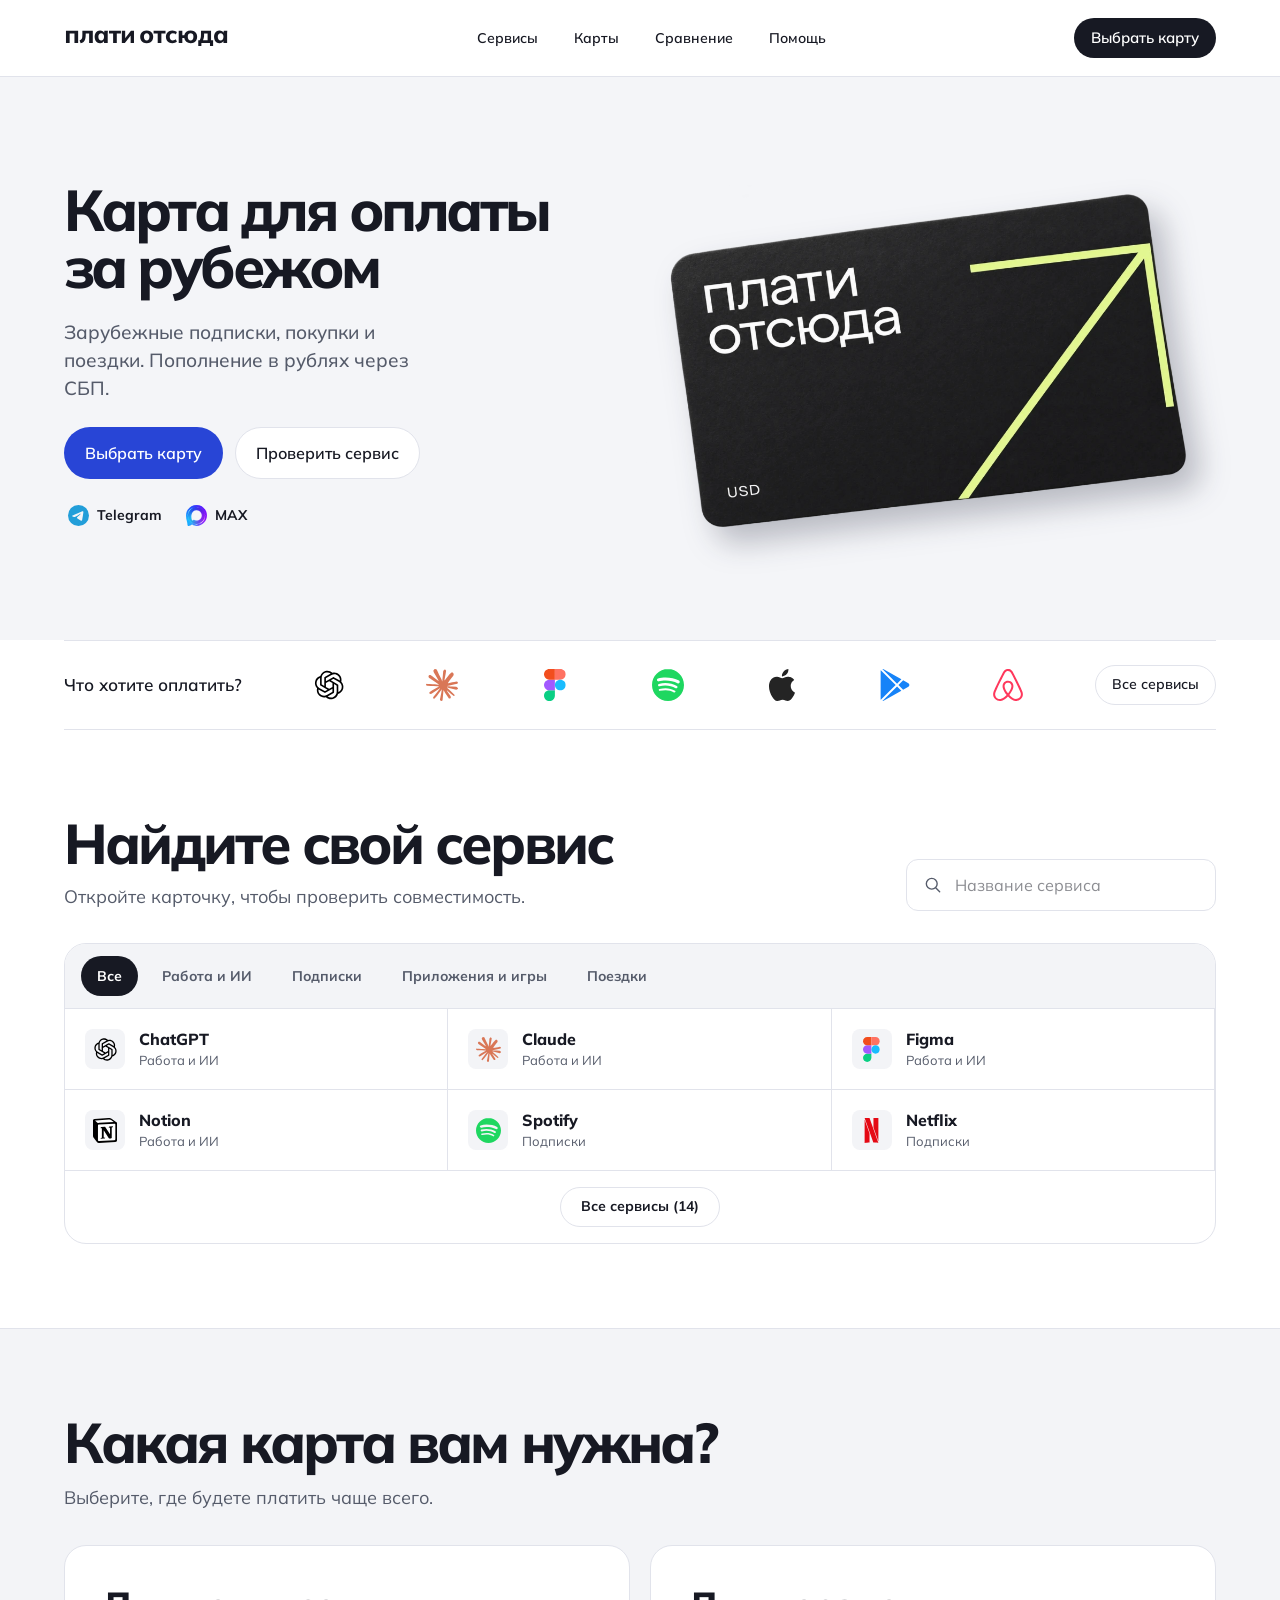
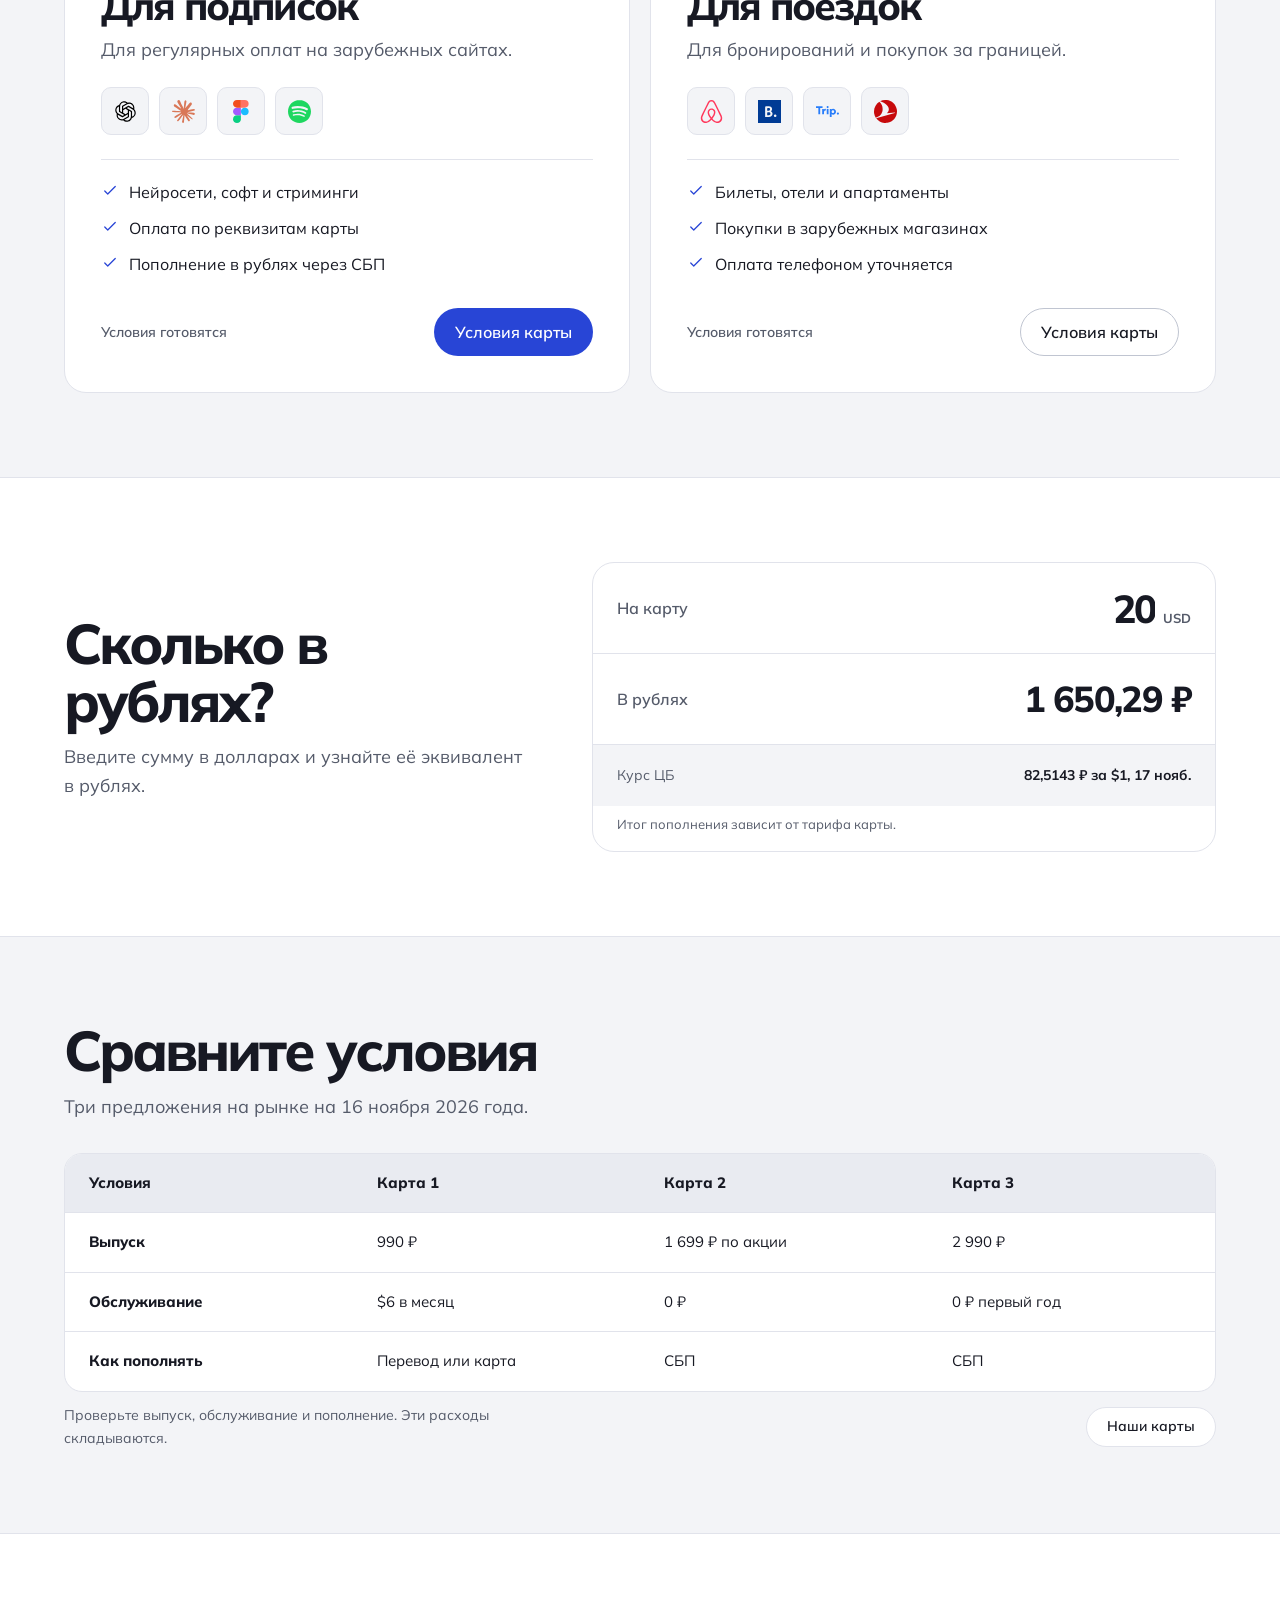
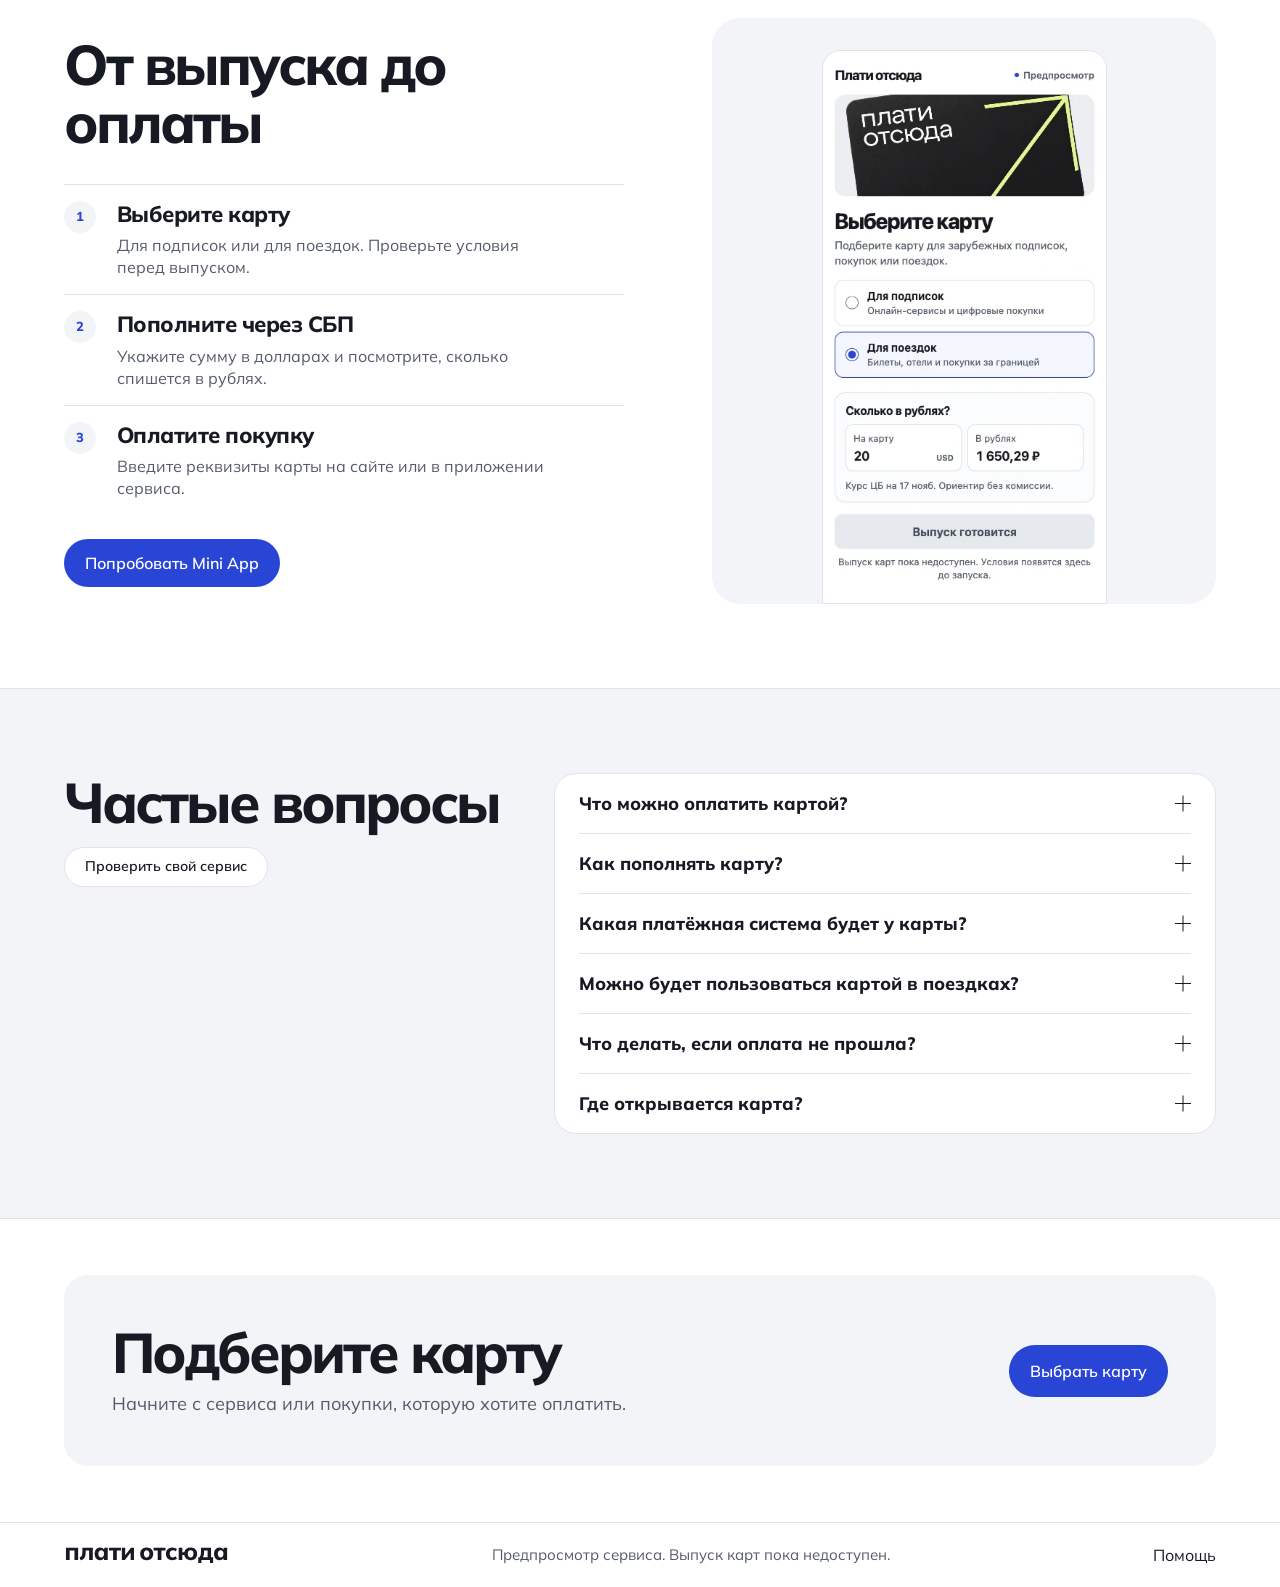
==== commit 834ea2c9: "Publish staging build" ====
--- a/index.html
+++ b/index.html
@@ -7,8 +7,8 @@
   <meta name="description" content="Плати отсюда — виртуальные карты для оплаты зарубежных сервисов, покупок и поездок.">
   <link rel="icon" href="./favicon.svg" type="image/svg+xml">
   <title>Плати отсюда — карты для оплаты за рубежом</title>
-  <script type="module" crossorigin src="./assets/index-CFmpZ6dE.js"></script>
-  <link rel="stylesheet" crossorigin href="./assets/index-CG5QDtVe.css">
+  <script type="module" crossorigin src="./assets/index-D4Cb6yXy.js"></script>
+  <link rel="stylesheet" crossorigin href="./assets/index-DI7tUuGJ.css">
 </head>
 <body>
   <a class="skip-link" href="#main">К содержанию</a>
--- a/assets/index-DI7tUuGJ.css
+++ b/assets/index-DI7tUuGJ.css
@@ -0,0 +1 @@
+@font-face{font-family:Mulish Variable;font-style:normal;font-display:swap;font-weight:200 1000;src:url(./mulish-cyrillic-ext-wght-normal-B3XMVzw1.woff2)format("woff2-variations");unicode-range:U+460-52F,U+1C80-1C8A,U+20B4,U+2DE0-2DFF,U+A640-A69F,U+FE2E-FE2F}@font-face{font-family:Mulish Variable;font-style:normal;font-display:swap;font-weight:200 1000;src:url(./mulish-cyrillic-wght-normal-Cxxi75Cn.woff2)format("woff2-variations");unicode-range:U+301,U+400-45F,U+490-491,U+4B0-4B1,U+2116}@font-face{font-family:Mulish Variable;font-style:normal;font-display:swap;font-weight:200 1000;src:url(./mulish-vietnamese-wght-normal-CiTUBHt1.woff2)format("woff2-variations");unicode-range:U+102-103,U+110-111,U+128-129,U+168-169,U+1A0-1A1,U+1AF-1B0,U+300-301,U+303-304,U+308-309,U+323,U+329,U+1EA0-1EF9,U+20AB}@font-face{font-family:Mulish Variable;font-style:normal;font-display:swap;font-weight:200 1000;src:url(./mulish-latin-ext-wght-normal-BHZ6ODhS.woff2)format("woff2-variations");unicode-range:U+100-2BA,U+2BD-2C5,U+2C7-2CC,U+2CE-2D7,U+2DD-2FF,U+304,U+308,U+329,U+1D00-1DBF,U+1E00-1E9F,U+1EF2-1EFF,U+2020,U+20A0-20AB,U+20AD-20C0,U+2113,U+2C60-2C7F,U+A720-A7FF}@font-face{font-family:Mulish Variable;font-style:normal;font-display:swap;font-weight:200 1000;src:url(./mulish-latin-wght-normal-WL5YNY-W.woff2)format("woff2-variations");unicode-range:U+??,U+131,U+152-153,U+2BB-2BC,U+2C6,U+2DA,U+2DC,U+304,U+308,U+329,U+2000-206F,U+20AC,U+2122,U+2191,U+2193,U+2212,U+2215,U+FEFF,U+FFFD}@layer properties{@supports (((-webkit-hyphens:none)) and (not (margin-trim:block))) or ((-moz-orient:inline) and (not (color:rgb(from red r g b)))){*,:before,:after,::backdrop{--tw-rotate-x:initial;--tw-rotate-y:initial;--tw-rotate-z:initial;--tw-skew-x:initial;--tw-skew-y:initial;--tw-blur:initial;--tw-brightness:initial;--tw-contrast:initial;--tw-grayscale:initial;--tw-hue-rotate:initial;--tw-invert:initial;--tw-opacity:initial;--tw-saturate:initial;--tw-sepia:initial;--tw-drop-shadow:initial;--tw-drop-shadow-color:initial;--tw-drop-shadow-alpha:100%;--tw-drop-shadow-size:initial;--tw-outline-style:solid;--tw-duration:initial;--tw-border-style:solid;--tw-font-weight:initial;--tw-leading:initial;--tw-tracking:initial;--tw-ordinal:initial;--tw-slashed-zero:initial;--tw-numeric-figure:initial;--tw-numeric-spacing:initial;--tw-numeric-fraction:initial}}}@layer theme{:root,:host{--font-sans:"Mulish Variable", "Segoe UI", sans-serif;--font-mono:ui-monospace, SFMono-Regular, Menlo, Monaco, Consolas, "Liberation Mono", "Courier New", monospace;--color-white:#fff;--spacing:.25rem;--text-sm:.875rem;--text-sm--line-height:calc(1.25 / .875);--text-3xl:1.875rem;--text-3xl--line-height:calc(2.25 / 1.875);--font-weight-medium:500;--font-weight-semibold:600;--font-weight-bold:700;--font-weight-extrabold:800;--tracking-normal:0em;--leading-tight:1.25;--leading-snug:1.375;--leading-relaxed:1.625;--radius-md:.375rem;--radius-lg:.5rem;--radius-xl:.75rem;--default-transition-duration:.15s;--default-transition-timing-function:cubic-bezier(.4, 0, .2, 1);--default-font-family:var(--font-sans);--default-mono-font-family:var(--font-mono);--color-paper:#fff;--color-ink:#171923;--color-muted:#555b6a;--color-line:#e1e3eb;--color-brand:#2845d6;--color-deep:#171923;--color-panel:#f3f4f7}}@layer base{*,:after,:before,::backdrop{box-sizing:border-box;border:0 solid;margin:0;padding:0}::file-selector-button{box-sizing:border-box;border:0 solid;margin:0;padding:0}html,:host{-webkit-text-size-adjust:100%;tab-size:4;line-height:1.5;font-family:var(--default-font-family,-apple-system, BlinkMacSystemFont, "Segoe UI", Roboto, "Helvetica Neue", "Noto Sans", Arial, sans-serif, "Apple Color Emoji", "Segoe UI Emoji", "Segoe UI Symbol", "Noto Color Emoji");font-feature-settings:var(--default-font-feature-settings,normal);font-variation-settings:var(--default-font-variation-settings,normal);-webkit-tap-highlight-color:transparent}hr{height:0;color:inherit;border-top-width:1px}abbr:where([title]){-webkit-text-decoration:underline dotted;text-decoration:underline dotted}h1,h2,h3,h4,h5,h6{font-size:inherit;font-weight:inherit}a{color:inherit;-webkit-text-decoration:inherit;-webkit-text-decoration:inherit;-webkit-text-decoration:inherit;-webkit-text-decoration:inherit;text-decoration:inherit}b,strong{font-weight:bolder}code,kbd,samp,pre{font-family:var(--default-mono-font-family,ui-monospace, SFMono-Regular, Menlo, Monaco, Consolas, "Liberation Mono", "Courier New", monospace);font-feature-settings:var(--default-mono-font-feature-settings,normal);font-variation-settings:var(--default-mono-font-variation-settings,normal);font-size:1em}small{font-size:80%}sub,sup{vertical-align:baseline;font-size:75%;line-height:0;position:relative}sub{bottom:-.25em}sup{top:-.5em}table{text-indent:0;border-color:inherit;border-collapse:collapse}:-moz-focusring:where(:not(iframe)){outline:auto}progress{vertical-align:baseline}summary{display:list-item}ol,ul,menu{list-style:none}img,svg,video,canvas,audio,iframe,embed,object{vertical-align:middle;display:block}img,video{max-width:100%;height:auto}button,input,select,optgroup,textarea{font:inherit;font-feature-settings:inherit;font-variation-settings:inherit;letter-spacing:inherit;color:inherit;opacity:1;background-color:#0000;border-radius:0}::file-selector-button{font:inherit;font-feature-settings:inherit;font-variation-settings:inherit;letter-spacing:inherit;color:inherit;opacity:1;background-color:#0000;border-radius:0}:where(select:is([multiple],[size])) optgroup{font-weight:bolder}:where(select:is([multiple],[size])) optgroup option{padding-inline-start:20px}::file-selector-button{margin-inline-end:4px}::placeholder{opacity:1}@supports (not ((-webkit-appearance:-apple-pay-button))) or (contain-intrinsic-size:1px){::placeholder{color:currentColor}@supports (color:color-mix(in lab, red, red)){::placeholder{color:color-mix(in oklab, currentcolor 50%, transparent)}}}textarea{resize:vertical}::-webkit-search-decoration{-webkit-appearance:none}::-webkit-date-and-time-value{min-height:1lh;text-align:inherit}::-webkit-datetime-edit{display:inline-flex}::-webkit-datetime-edit-fields-wrapper{padding:0}::-webkit-datetime-edit{padding-block:0}::-webkit-datetime-edit-year-field{padding-block:0}::-webkit-datetime-edit-month-field{padding-block:0}::-webkit-datetime-edit-day-field{padding-block:0}::-webkit-datetime-edit-hour-field{padding-block:0}::-webkit-datetime-edit-minute-field{padding-block:0}::-webkit-datetime-edit-second-field{padding-block:0}::-webkit-datetime-edit-millisecond-field{padding-block:0}::-webkit-datetime-edit-meridiem-field{padding-block:0}::-webkit-calendar-picker-indicator{line-height:1}:-moz-ui-invalid{box-shadow:none}button,input:where([type=button],[type=reset],[type=submit]){appearance:button}::file-selector-button{appearance:button}::-webkit-inner-spin-button{height:auto}::-webkit-outer-spin-button{height:auto}[hidden]:where(:not([hidden=until-found])){display:none!important}html{scroll-padding-top:5.5rem}body{background-color:var(--color-paper);min-height:100dvh;font-family:var(--font-sans);color:var(--color-ink);-webkit-font-smoothing:antialiased;-moz-osx-font-smoothing:grayscale}button{cursor:pointer}:focus-visible{outline-style:var(--tw-outline-style);outline-offset:2px;outline-width:2px;outline-color:var(--color-brand)}html[data-input=pointer] :focus-visible{outline:none}a,button{transition-property:color,background-color,border-color,outline-color,text-decoration-color,fill,stroke,--tw-gradient-from,--tw-gradient-via,--tw-gradient-to;transition-timing-function:var(--tw-ease,var(--default-transition-timing-function));transition-duration:var(--tw-duration,var(--default-transition-duration));--tw-duration:.15s;transition-duration:.15s}@media (prefers-reduced-motion:reduce){a,button{transition-property:none}}svg{flex-shrink:0}[hidden]{display:none!important}}@layer components{.wrap{width:calc(100% - 2.5rem);max-width:1440px;margin-inline:auto}@media (width>=40rem){.wrap{width:calc(100% - 5rem)}}@media (width>=80rem){.wrap{width:calc(100% - 8rem)}}.skip-link{clip-path:inset(50%);white-space:nowrap;border-width:0;width:1px;height:1px;margin:-1px;padding:0;position:absolute;overflow:hidden}.skip-link:focus{clip-path:none;white-space:normal;z-index:40;background-color:var(--color-brand);width:auto;height:auto;padding:0;padding-inline:calc(var(--spacing) * 4);padding-block:calc(var(--spacing) * 3);margin:0;position:fixed;overflow:visible}.site-head{z-index:20;border-bottom-style:var(--tw-border-style);border-bottom-width:1px;border-color:var(--color-line);background-color:var(--color-paper);position:sticky;top:0}.head-row{justify-content:space-between;align-items:center;gap:calc(var(--spacing) * 4);min-height:68px;display:flex}@media (width>=48rem){.head-row{min-height:76px}}.wordmark{flex-shrink:0;align-items:center;display:inline-flex}.wordmark img{width:132px;height:auto;display:block}@media (width>=40rem){.wordmark img{width:164px}}.site-head nav{align-items:center;gap:calc(var(--spacing) * 6);--tw-font-weight:var(--font-weight-semibold);font-size:14px;font-weight:var(--font-weight-semibold);display:none}@media (width>=64rem){.site-head nav{display:flex}}@media (width>=80rem){.site-head nav{gap:calc(var(--spacing) * 9)}}@media (hover:hover){:is(.site-head nav a,.site-footer a):hover{color:#2845d6}}.btn{min-height:calc(var(--spacing) * 12);justify-content:center;align-items:center;gap:calc(var(--spacing) * 3);border-style:var(--tw-border-style);padding-inline:calc(var(--spacing) * 4);padding-block:calc(var(--spacing) * 2.5);--tw-leading:var(--leading-tight);font-size:16px;line-height:var(--leading-tight);--tw-font-weight:var(--font-weight-semibold);font-weight:var(--font-weight-semibold);border-width:1px;border-color:#0000;border-radius:2147483647px;display:inline-flex}@media (width>=40rem){.btn{padding-inline:calc(var(--spacing) * 5)}}.btn-dark{background-color:var(--color-deep);color:var(--color-white)}@media (hover:hover){.btn-dark:hover{background-color:#2b3041}}.btn-primary{background-color:var(--color-brand);color:var(--color-white)}@media (hover:hover){.btn-primary:hover{background-color:#1f38bd}}.btn-outline{color:var(--color-deep);background-color:#0000;border-color:#c0c5d1}@media (hover:hover){.btn-outline:hover{background-color:var(--color-paper)}}.btn-secondary{border-color:var(--color-line);background-color:var(--color-white);color:var(--color-deep)}@media (hover:hover){.btn-secondary:hover{background-color:var(--color-panel)}}.btn-secondary:active{background-color:var(--color-line)}.head-cta{min-height:calc(var(--spacing) * 10);padding-inline:calc(var(--spacing) * 3);font-size:14px}@media (width>=40rem){.head-cta{padding-inline:calc(var(--spacing) * 4);font-size:15px}}.hero{padding-top:calc(var(--spacing) * 9);background-color:#f4f5f8;overflow:hidden}@media (width>=40rem){.hero{padding-top:calc(var(--spacing) * 12)}}@media (width>=64rem){.hero{padding-block:72px}}@media (width>=80rem){.hero{padding-block:86px}}@media (width>=64rem){.hero-layout{align-items:center;gap:calc(var(--spacing) * 7);grid-template-columns:.96fr 1.04fr;max-width:1600px;display:grid}}@media (width>=80rem){.hero-layout{gap:calc(var(--spacing) * 10)}}.hero-copy{z-index:10;text-align:center;flex-direction:column;align-items:center;min-width:0;display:flex;position:relative}@media (width>=64rem){.hero-copy{text-align:left;align-items:flex-start}}.hero h1{--tw-leading:.99;--tw-font-weight:var(--font-weight-extrabold);max-width:1000px;font-size:clamp(39px,9.8vw,61px);line-height:.99;font-weight:var(--font-weight-extrabold);--tw-tracking:-.061em;letter-spacing:-.061em}@media (width>=64rem){.hero h1{font-size:clamp(45px,4.5vw,76px)}}.hero-copy>p{--tw-leading:1.47;--tw-font-weight:var(--font-weight-medium);max-width:32ch;font-size:16px;line-height:1.47;font-weight:var(--font-weight-medium);color:var(--color-muted);margin-top:17px}@media (width>=40rem){.hero-copy>p{margin-top:calc(var(--spacing) * 6);max-width:44ch;font-size:19px}}@media (width>=64rem){.hero-copy>p{max-width:35ch;font-size:19px}}.hero-actions{margin-top:calc(var(--spacing) * 5);justify-content:center;align-items:center;gap:calc(var(--spacing) * 2.5);flex-wrap:wrap;display:flex}@media (width>=40rem){.hero-actions{margin-top:calc(var(--spacing) * 6);gap:calc(var(--spacing) * 3)}}@media (width>=64rem){.hero-actions{justify-content:flex-start}}.hero-actions .btn,.final-section .btn{gap:calc(var(--spacing) * 3);min-height:49px;padding-inline:calc(var(--spacing) * 4.5);font-size:15px}@media (width>=40rem){.hero-actions .btn,.final-section .btn{gap:calc(var(--spacing) * 4);min-height:52px;padding-inline:calc(var(--spacing) * 5);font-size:16px}}.hero-channels{margin-top:calc(var(--spacing) * 3);justify-content:center;align-items:center;gap:calc(var(--spacing) * 4);--tw-font-weight:var(--font-weight-bold);font-size:13px;font-weight:var(--font-weight-bold);color:var(--color-ink);flex-wrap:wrap;display:flex}@media (width>=40rem){.hero-channels{margin-top:calc(var(--spacing) * 4);font-size:14px}}@media (width>=64rem){.hero-channels{justify-content:flex-start}}.hero-channels button{min-height:calc(var(--spacing) * 10);align-items:center;gap:calc(var(--spacing) * 2);padding-inline:var(--spacing);display:inline-flex}@media (hover:hover){.hero-channels button:hover{color:var(--color-brand)}}.hero-channels img{object-fit:contain;width:21px;height:21px}.hero-media{justify-content:center;align-items:center;width:100%;height:clamp(218px,61vw,355px);margin-inline:auto;display:flex;position:relative}@media (width>=40rem){.hero-media{height:330px}}@media (width>=64rem){.hero-media{aspect-ratio:1.48;height:auto;min-height:340px}}.hero-picture{object-fit:contain;width:100%;height:100%;max-height:100%;padding:var(--spacing);display:block}@media (width>=40rem){.hero-picture{padding:calc(var(--spacing) * 2)}}.hero-picture{filter:drop-shadow(14px 16px 15px #161b3045)}.brand-strip{align-items:center;column-gap:calc(var(--spacing) * 4);row-gap:calc(var(--spacing) * 3);border-block-style:var(--tw-border-style);border-block-width:1px;border-color:var(--color-line);padding-block:calc(var(--spacing) * 4);grid-template-columns:1fr auto;display:grid}@media (width>=40rem){.brand-strip{row-gap:calc(var(--spacing) * 5);padding-block:calc(var(--spacing) * 5)}}@media (width>=64rem){.brand-strip{column-gap:calc(var(--spacing) * 8);grid-template-columns:auto 1fr auto}}.brand-strip>span{--tw-font-weight:var(--font-weight-semibold);font-size:15px;font-weight:var(--font-weight-semibold);color:var(--color-deep)}@media (width>=40rem){.brand-strip>span{font-size:17px}}.brand-strip ul{justify-content:space-between;align-items:center;gap:var(--spacing);order:3;grid-column:span 2/span 2;display:flex}@media (width>=40rem){.brand-strip ul{justify-content:space-around}}@media (width>=64rem){.brand-strip ul{order:0;grid-column:span 1/span 1}}.brand-strip li button{height:calc(var(--spacing) * 10);border-radius:8px;place-items:center;width:min(10vw,39px);display:grid}@media (hover:hover){.brand-strip li button:hover{background-color:var(--color-panel)}}@media (width>=40rem){.brand-strip li button{width:calc(var(--spacing) * 12);height:calc(var(--spacing) * 12)}}.brand-strip img{object-fit:contain;width:28px;height:25px}@media (width>=40rem){.brand-strip img{width:35px;height:32px}}img[src$="/openai.svg"]{scale:1.36}.brand-strip .btn{min-height:calc(var(--spacing) * 10);padding-inline:calc(var(--spacing) * 3);font-size:13px}@media (width>=40rem){.brand-strip .btn{padding-inline:calc(var(--spacing) * 4);font-size:14px}}.section{padding-block:calc(var(--spacing) * 12)}@media (width>=40rem){.section{padding-block:calc(var(--spacing) * 16)}}@media (width>=64rem){.section{padding-block:84px}}.section-head{margin-bottom:calc(var(--spacing) * 6);gap:calc(var(--spacing) * 3);flex-direction:column;display:flex}@media (width>=40rem){.section-head{margin-bottom:calc(var(--spacing) * 8)}}.section-head p,.estimate-copy p,.final-section p{--tw-leading:var(--leading-relaxed);max-width:48ch;font-size:16px;line-height:var(--leading-relaxed);color:var(--color-muted)}@media (width>=40rem){.section-head p,.estimate-copy p,.final-section p{font-size:18px}}.section h2,.final-section h2{--tw-leading:1.04;--tw-font-weight:var(--font-weight-extrabold);font-size:clamp(33px,5vw,56px);line-height:1.04;font-weight:var(--font-weight-extrabold);--tw-tracking:-.053em;letter-spacing:-.053em}@media (width>=40rem){.catalog-head{justify-content:space-between;align-items:flex-end;gap:calc(var(--spacing) * 6);flex-direction:row}}.catalog-head p{margin-top:calc(var(--spacing) * 2.5)}.search-field{align-items:center;gap:calc(var(--spacing) * 3);border-radius:var(--radius-xl);border-style:var(--tw-border-style);border-width:1px;border-color:var(--color-line);background-color:var(--color-white);width:100%;min-height:52px;padding-inline:calc(var(--spacing) * 4);color:var(--color-muted);display:flex}.search-field:focus-within{border-color:var(--color-brand)}@media (width>=40rem){.search-field{flex-shrink:0;width:310px}}.search-field svg{width:calc(var(--spacing) * 5);height:calc(var(--spacing) * 5)}.search-field input{width:100%;min-width:0;color:var(--color-ink);--tw-outline-style:none;background-color:#0000;outline-style:none;font-size:16px}.search-field input:focus-visible{outline:none}.catalog-panel{border-style:var(--tw-border-style);border-width:1px;border-color:var(--color-line);background-color:var(--color-white);border-radius:22px;overflow:hidden}.filters,.compare-controls{gap:calc(var(--spacing) * 1.5);padding:calc(var(--spacing) * 2.5);flex-wrap:wrap;display:flex}@media (width>=40rem){.filters,.compare-controls{gap:calc(var(--spacing) * 2);padding-inline:calc(var(--spacing) * 4);padding-block:calc(var(--spacing) * 3)}}.filters{border-bottom-style:var(--tw-border-style);border-bottom-width:1px;border-color:var(--color-line);background-color:var(--color-panel)}.filters button,.compare-controls button{min-height:calc(var(--spacing) * 10);padding-inline:calc(var(--spacing) * 3.5);--tw-font-weight:var(--font-weight-bold);font-size:13px;font-weight:var(--font-weight-bold);color:var(--color-muted);border-radius:2147483647px}@media (hover:hover){:is(.filters button,.compare-controls button):hover{background-color:var(--color-white)}}@media (width>=40rem){.filters button,.compare-controls button{padding-inline:calc(var(--spacing) * 4);font-size:14px}}.filters button[aria-pressed=true],.compare-controls button[aria-pressed=true]{background-color:var(--color-deep);color:var(--color-white)}.service-results{display:grid}@media (width>=370px){.service-results{grid-template-columns:repeat(2,minmax(0,1fr))}}@media (width>=64rem){.service-results{grid-template-columns:repeat(3,minmax(0,1fr))}}.service-card{align-items:center;gap:calc(var(--spacing) * 2);border-right-style:var(--tw-border-style);border-right-width:1px;border-bottom-style:var(--tw-border-style);border-bottom-width:1px;border-color:var(--color-line);min-width:0;min-height:68px;padding-inline:calc(var(--spacing) * 3);padding-block:calc(var(--spacing) * 2.5);text-align:left;display:flex}@media (hover:hover){.service-card:hover{background-color:var(--color-panel)}}@media (width>=40rem){.service-card{gap:calc(var(--spacing) * 3.5);min-height:81px;padding-inline:calc(var(--spacing) * 5)}}.service-card:focus-visible{outline-offset:calc(2px * -1)}.service-icon{width:calc(var(--spacing) * 8);height:calc(var(--spacing) * 8);border-radius:var(--radius-lg);background-color:var(--color-panel);flex-shrink:0;place-items:center;display:grid}@media (width>=40rem){.service-icon{width:calc(var(--spacing) * 10);height:calc(var(--spacing) * 10)}}.service-icon img{object-fit:contain;width:21px;height:21px}@media (width>=40rem){.service-icon img{width:25px;height:25px}}.service-card strong{--tw-leading:var(--leading-snug);font-size:13px;line-height:var(--leading-snug);--tw-font-weight:var(--font-weight-extrabold);font-weight:var(--font-weight-extrabold);display:block}@media (width>=40rem){.service-card strong{font-size:16px}}.service-card strong{overflow-wrap:anywhere}.service-card small{margin-top:calc(var(--spacing) * .5);--tw-leading:var(--leading-snug);font-size:11px;line-height:var(--leading-snug);color:var(--color-muted);display:block}@media (width>=40rem){.service-card small{font-size:13px}}.catalog-more{padding-inline:calc(var(--spacing) * 4);padding-block:calc(var(--spacing) * 3);justify-content:center;display:flex}@media (width>=40rem){.catalog-more{padding-block:calc(var(--spacing) * 4)}}.catalog-more:has(button[hidden]){display:none}.catalog-more button{min-height:calc(var(--spacing) * 10);--tw-font-weight:var(--font-weight-bold);font-size:14px;font-weight:var(--font-weight-bold)}.empty-state{padding:calc(var(--spacing) * 4);color:var(--color-muted)}@media (width>=40rem){.empty-state{padding:calc(var(--spacing) * 6)}}.cards-section{border-block-style:var(--tw-border-style);border-block-width:1px;border-color:var(--color-line);background-color:var(--color-panel)}.plan-grid{gap:calc(var(--spacing) * 3.5);display:grid}@media (width>=48rem){.plan-grid{gap:calc(var(--spacing) * 5);grid-template-columns:repeat(2,minmax(0,1fr))}}.plan-card{border-style:var(--tw-border-style);border-width:1px;border-color:var(--color-line);background-color:var(--color-white);padding:calc(var(--spacing) * 5);border-radius:22px;flex-direction:column;display:flex}@media (width>=40rem){.plan-card{padding:calc(var(--spacing) * 7)}}@media (width>=64rem){.plan-card{padding:calc(var(--spacing) * 9)}}.plan-card h3{--tw-leading:var(--leading-tight);font-size:clamp(28px,4vw,39px);line-height:var(--leading-tight);--tw-font-weight:var(--font-weight-extrabold);font-weight:var(--font-weight-extrabold);--tw-tracking:-.047em;letter-spacing:-.047em}.plan-card p{margin-top:calc(var(--spacing) * 2);--tw-leading:var(--leading-snug);font-size:16px;line-height:var(--leading-snug);color:var(--color-muted)}@media (width>=40rem){.plan-card p{font-size:18px}}.plan-brands{margin-block:calc(var(--spacing) * 4);align-items:center;gap:calc(var(--spacing) * 2.5);flex-wrap:wrap;display:flex}@media (width>=40rem){.plan-brands{margin-block:calc(var(--spacing) * 6)}}.plan-brands button{width:calc(var(--spacing) * 10);height:calc(var(--spacing) * 10);border-style:var(--tw-border-style);border-width:1px;border-color:var(--color-line);background-color:var(--color-panel);border-radius:10px;place-items:center;display:grid}@media (hover:hover){.plan-brands button:hover{border-color:var(--color-brand)}}@media (width>=40rem){.plan-brands button{width:calc(var(--spacing) * 12);height:calc(var(--spacing) * 12)}}.plan-brands img{width:calc(var(--spacing) * 5);height:calc(var(--spacing) * 5);object-fit:contain}@media (width>=40rem){.plan-brands img{width:23px;height:23px}}.plan-features{gap:calc(var(--spacing) * 3);border-top-style:var(--tw-border-style);border-top-width:1px;border-color:var(--color-line);padding-top:calc(var(--spacing) * 4);flex-direction:column;font-size:15px;display:flex}@media (width>=40rem){.plan-features{padding-top:calc(var(--spacing) * 5);font-size:16px}}.plan-features li{align-items:flex-start;gap:calc(var(--spacing) * 2.5);display:flex}.plan-features li svg{margin-top:calc(var(--spacing) * .5);width:18px;height:18px;color:var(--color-brand)}.plan-action{justify-content:space-between;align-items:center;gap:calc(var(--spacing) * 3);padding-top:calc(var(--spacing) * 6);flex-wrap:wrap;margin-top:auto;display:flex}@media (width>=40rem){.plan-action{padding-top:calc(var(--spacing) * 8)}}.plan-action>span{--tw-font-weight:var(--font-weight-semibold);font-size:13px;font-weight:var(--font-weight-semibold);color:var(--color-muted)}@media (width>=40rem){.plan-action>span{font-size:14px}}.estimate-section{align-items:center;gap:calc(var(--spacing) * 6);display:grid}@media (width>=64rem){.estimate-section{grid-template-columns:.85fr 1.15fr;gap:66px}}.estimate-copy p{margin-top:calc(var(--spacing) * 3)}.estimate-tool{border-style:var(--tw-border-style);border-width:1px;border-color:var(--color-line);background-color:var(--color-white);border-radius:22px;overflow:hidden}.estimate-fields{display:grid}.estimate-field{align-items:center;gap:calc(var(--spacing) * 2);border-bottom-style:var(--tw-border-style);border-bottom-width:1px;border-color:var(--color-line);min-width:0;min-height:74px;padding-inline:calc(var(--spacing) * 4);padding-block:calc(var(--spacing) * 3);--tw-font-weight:var(--font-weight-semibold);font-size:14px;font-weight:var(--font-weight-semibold);color:var(--color-muted);grid-template-columns:minmax(88px,1fr) minmax(0,1fr);display:grid}.estimate-field:focus-within{background-color:var(--color-panel)}@media (width>=40rem){.estimate-field{min-height:91px;padding-inline:calc(var(--spacing) * 6);font-size:16px}}.estimate-field .amount{justify-content:flex-end;align-items:baseline;gap:calc(var(--spacing) * 2);--tw-leading:1;--tw-font-weight:var(--font-weight-extrabold);min-width:0;font-size:clamp(23px,5.8vw,39px);line-height:1;font-weight:var(--font-weight-extrabold);--tw-tracking:-.045em;letter-spacing:-.045em;white-space:nowrap;color:var(--color-ink);--tw-numeric-spacing:tabular-nums;font-variant-numeric:var(--tw-ordinal, ) var(--tw-slashed-zero, ) var(--tw-numeric-figure, ) var(--tw-numeric-spacing, ) var(--tw-numeric-fraction, );display:flex}.estimate-field output.amount{font-size:clamp(21px,5vw,36px)}.estimate-field output[data-compact]{font-size:clamp(16px,3.7vw,27px)}.estimate-field input{text-align:right;--tw-outline-style:none;background-color:#0000;outline-style:none;width:100%;min-width:0}.estimate-field input:focus-visible{outline:none}.estimate-field .currency{--tw-font-weight:var(--font-weight-bold);font-size:12px;font-weight:var(--font-weight-bold);--tw-tracking:var(--tracking-normal);letter-spacing:var(--tracking-normal);color:var(--color-muted);flex-shrink:0}@media (width>=40rem){.estimate-field .currency{font-size:13px}}.estimate-breakdown{gap:calc(var(--spacing) * 2);background-color:var(--color-panel);padding-inline:calc(var(--spacing) * 4);padding-block:calc(var(--spacing) * 4);font-size:13px;display:grid}@media (width>=40rem){.estimate-breakdown{padding-inline:calc(var(--spacing) * 6);padding-block:calc(var(--spacing) * 5);font-size:14px}}.estimate-breakdown div,.term-list div{justify-content:space-between;gap:calc(var(--spacing) * 4);display:flex}.estimate-breakdown dt,.term-list dt{color:var(--color-muted)}.estimate-breakdown dd,.term-list dd{text-align:right;--tw-font-weight:var(--font-weight-bold);font-weight:var(--font-weight-bold)}.estimate-note{padding-inline:calc(var(--spacing) * 4);padding-top:calc(var(--spacing) * 2);padding-bottom:calc(var(--spacing) * 4);--tw-leading:var(--leading-relaxed);font-size:12px;line-height:var(--leading-relaxed);color:var(--color-muted)}@media (width>=40rem){.estimate-note{padding-inline:calc(var(--spacing) * 6);font-size:13px}}.error{padding-inline:calc(var(--spacing) * 4);padding-top:var(--spacing);padding-bottom:calc(var(--spacing) * 3);font-size:var(--text-sm);line-height:var(--tw-leading,var(--text-sm--line-height));color:#992c24}@media (width>=40rem){.error{padding-inline:calc(var(--spacing) * 6)}}.comparison-section{border-block-style:var(--tw-border-style);border-block-width:1px;border-color:var(--color-line);background-color:var(--color-panel)}.compare-controls{margin-bottom:calc(var(--spacing) * 2);background-color:#0000;padding:0}@media (width>=48rem){.compare-controls{display:none}}.compare-controls button{min-height:calc(var(--spacing) * 9);border-style:var(--tw-border-style);border-width:1px;border-color:var(--color-line);background-color:var(--color-white);padding-inline:calc(var(--spacing) * 3)}.comparison-scroll{border-style:var(--tw-border-style);border-width:1px;border-color:var(--color-line);background-color:var(--color-white);border-radius:18px;overflow:hidden}.comparison-scroll table{table-layout:fixed;border-collapse:collapse;text-align:left;width:100%;font-size:12px}@media (width>=64rem){.comparison-scroll table{font-size:15px}}.comparison-scroll th,.comparison-scroll td{border-bottom-style:var(--tw-border-style);border-bottom-width:1px;border-color:var(--color-line);padding-inline:calc(var(--spacing) * 2);padding-block:calc(var(--spacing) * 3);vertical-align:top}@media (width>=40rem){.comparison-scroll th,.comparison-scroll td{padding-inline:calc(var(--spacing) * 3)}}@media (width>=48rem){.comparison-scroll th,.comparison-scroll td{padding-inline:calc(var(--spacing) * 4)}}@media (width>=64rem){.comparison-scroll th,.comparison-scroll td{padding-inline:calc(var(--spacing) * 6);padding-block:18px}}.comparison-scroll th,.comparison-scroll td{overflow-wrap:anywhere}.comparison-scroll tbody tr:last-child :is(th,td){border-bottom-style:var(--tw-border-style);border-bottom-width:0}.comparison-scroll th{--tw-font-weight:var(--font-weight-extrabold);font-weight:var(--font-weight-extrabold)}.comparison-scroll thead{background-color:#e9ebf1}.comparison-foot{margin-top:calc(var(--spacing) * 3);justify-content:space-between;align-items:center;gap:calc(var(--spacing) * 3);flex-wrap:wrap;display:flex}.comparison-foot .btn{min-height:calc(var(--spacing) * 10);font-size:14px}.comparison-note{--tw-leading:var(--leading-relaxed);max-width:65ch;font-size:13px;line-height:var(--leading-relaxed);color:var(--color-muted)}@media (width>=40rem){.comparison-note{font-size:14px}}@media (width<=767px){.comparison-scroll[data-show="0"] [data-competitor]:not([data-competitor="0"]),.comparison-scroll[data-show="1"] [data-competitor]:not([data-competitor="1"]),.comparison-scroll[data-show="2"] [data-competitor]:not([data-competitor="2"]){display:none}}.how-section{align-items:center;gap:calc(var(--spacing) * 8);display:grid}@media (width>=64rem){.how-section{grid-template-columns:1fr .9fr;gap:88px}}.steps{margin-bottom:calc(var(--spacing) * 6);display:grid}.steps li{align-items:flex-start;gap:calc(var(--spacing) * 3);border-top-style:var(--tw-border-style);border-top-width:1px;border-color:var(--color-line);padding-block:calc(var(--spacing) * 3.5);grid-template-columns:37px 1fr;display:grid}@media (width>=40rem){.steps li{gap:calc(var(--spacing) * 4);padding-block:calc(var(--spacing) * 4)}}.steps li>span{width:calc(var(--spacing) * 8);height:calc(var(--spacing) * 8);background-color:var(--color-panel);--tw-font-weight:var(--font-weight-extrabold);font-size:13px;font-weight:var(--font-weight-extrabold);color:var(--color-brand);border-radius:2147483647px;place-items:center;display:grid}.steps h3{--tw-leading:var(--leading-tight);font-size:19px;line-height:var(--leading-tight);--tw-font-weight:var(--font-weight-extrabold);font-weight:var(--font-weight-extrabold);--tw-tracking:-.023em;letter-spacing:-.023em}@media (width>=40rem){.steps h3{font-size:22px}}.steps p{margin-top:calc(var(--spacing) * 1.5);--tw-leading:var(--leading-snug);max-width:45ch;font-size:15px;line-height:var(--leading-snug);color:var(--color-muted)}@media (width>=40rem){.steps p{font-size:16px}}.how-preview{background-color:var(--color-panel);min-height:0;max-height:590px;padding-inline:calc(var(--spacing) * 5);padding-top:calc(var(--spacing) * 6);border-radius:24px;justify-content:center;align-items:flex-start;display:flex;overflow:hidden}@media (width>=40rem){.how-preview{padding-inline:calc(var(--spacing) * 8);padding-top:calc(var(--spacing) * 8)}}@media (width>=64rem){.how-preview{border-radius:28px}}.how-preview img{border-style:var(--tw-border-style);border-width:1px;border-color:var(--color-line);background-color:var(--color-white);border-top-left-radius:19px;border-top-right-radius:19px;width:100%;max-width:285px;height:auto;display:block}.faq-section{border-block-style:var(--tw-border-style);border-block-width:1px;border-color:var(--color-line);background-color:var(--color-panel)}.faq-layout{gap:calc(var(--spacing) * 6);display:grid}@media (width>=64rem){.faq-layout{gap:calc(var(--spacing) * 12);grid-template-columns:.8fr 1.2fr}}.faq-layout>div:first-child .btn{margin-top:calc(var(--spacing) * 4);min-height:calc(var(--spacing) * 10);font-size:14px}.faq-list{border-style:var(--tw-border-style);border-width:1px;border-color:var(--color-line);background-color:var(--color-white);padding-inline:calc(var(--spacing) * 4);border-radius:22px;overflow:hidden}@media (width>=40rem){.faq-list{padding-inline:calc(var(--spacing) * 6)}}.faq-list details+details{border-top-style:var(--tw-border-style);border-top-width:1px;border-color:var(--color-line)}.faq-list summary{cursor:pointer;justify-content:space-between;align-items:center;gap:calc(var(--spacing) * 4);min-height:59px;padding-block:calc(var(--spacing) * 3.5);--tw-font-weight:var(--font-weight-extrabold);font-size:16px;font-weight:var(--font-weight-extrabold);list-style-type:none;display:flex}@media (hover:hover){.faq-list summary:hover{color:var(--color-brand)}}@media (width>=40rem){.faq-list summary{font-size:18px}}.faq-list summary::-webkit-details-marker{display:none}.faq-list summary span{width:calc(var(--spacing) * 4);height:calc(var(--spacing) * 4);flex-shrink:0;position:relative}.faq-list summary span:before,.faq-list summary span:after{content:"";inset-inline:0;background-color:currentColor;height:1px;position:absolute;top:50%}.faq-list summary span:after{rotate:90deg}.faq-list details[open] summary span:after{display:none}.faq-list details p{max-width:60ch;padding-bottom:calc(var(--spacing) * 4);--tw-leading:var(--leading-snug);font-size:17px;line-height:var(--leading-snug);color:var(--color-muted)}.proof-stats,.proof-reviews{margin-top:calc(var(--spacing) * 6);gap:calc(var(--spacing) * 4);display:grid}@media (width>=48rem){.proof-stats,.proof-reviews{grid-template-columns:repeat(3,minmax(0,1fr))}}.proof-stats a,.proof-reviews figure{border-top-style:var(--tw-border-style);border-top-width:1px;border-color:var(--color-line);padding-top:calc(var(--spacing) * 3)}.proof-stats strong{font-size:var(--text-3xl);line-height:var(--tw-leading,var(--text-3xl--line-height));display:block}.proof-reviews figcaption{margin-top:calc(var(--spacing) * 2);color:var(--color-muted)}.final-section{margin-block:calc(var(--spacing) * 10);justify-content:space-between;align-items:center;gap:calc(var(--spacing) * 5);background-color:var(--color-panel);padding:calc(var(--spacing) * 6);color:var(--color-ink);border-radius:24px;flex-wrap:wrap;display:flex}@media (width>=40rem){.final-section{margin-block:calc(var(--spacing) * 14);padding:calc(var(--spacing) * 9)}}@media (width>=64rem){.final-section{padding:calc(var(--spacing) * 12)}}.final-section p{margin-top:calc(var(--spacing) * 2);color:var(--color-muted)}.site-footer{border-top-style:var(--tw-border-style);border-top-width:1px;border-color:var(--color-line)}.site-footer .wrap{justify-content:space-between;align-items:center;gap:calc(var(--spacing) * 4);padding-block:calc(var(--spacing) * 5);flex-wrap:wrap;display:flex}.site-footer p{color:var(--color-muted);font-size:15px}dialog{border-radius:var(--radius-xl);border-style:var(--tw-border-style);border-width:1px;border-color:var(--color-line);background-color:var(--color-paper);width:calc(100% - 2.5rem);max-width:475px;max-height:calc(100dvh - 2rem);padding:calc(var(--spacing) * 5);color:var(--color-ink);margin:auto;position:fixed;inset:0;overflow:auto}@media (width>=40rem){dialog{padding:calc(var(--spacing) * 6)}}dialog::backdrop{background:#1317258a}.dialog-head{margin-bottom:calc(var(--spacing) * 3);justify-content:space-between;align-items:center;gap:calc(var(--spacing) * 3);font-size:var(--text-3xl);line-height:var(--tw-leading,var(--text-3xl--line-height));--tw-font-weight:var(--font-weight-semibold);font-weight:var(--font-weight-semibold);--tw-tracking:-.04em;letter-spacing:-.04em;display:flex}.icon-button{width:calc(var(--spacing) * 10);height:calc(var(--spacing) * 10);border-radius:var(--radius-md);flex-shrink:0;place-items:center;display:grid}@media (hover:hover){.icon-button:hover{background-color:var(--color-panel)}}.icon-button svg{width:calc(var(--spacing) * 5);height:calc(var(--spacing) * 5)}dialog p{margin-block:calc(var(--spacing) * 3);--tw-leading:var(--leading-snug);font-size:17px;line-height:var(--leading-snug);color:var(--color-muted)}dialog .btn{margin-top:calc(var(--spacing) * 2)}.service-dialog-brand{align-items:center;gap:calc(var(--spacing) * 3);display:flex}.service-dialog-brand img{width:calc(var(--spacing) * 8);height:calc(var(--spacing) * 8);object-fit:contain}.status{border-style:var(--tw-border-style);border-width:1px;border-color:var(--color-line);padding-inline:calc(var(--spacing) * 2);padding-block:var(--spacing);font-size:var(--text-sm);line-height:var(--tw-leading,var(--text-sm--line-height));color:var(--color-muted);border-radius:.25rem;display:inline-block}.term-list{margin-block:calc(var(--spacing) * 3);gap:calc(var(--spacing) * 2);border-block-style:var(--tw-border-style);border-block-width:1px;border-color:var(--color-line);padding-block:calc(var(--spacing) * 3);display:grid}.network-logo{object-fit:contain;object-position:right;width:60px;height:22px}@media (orientation:landscape) and (height<=500px){.hero{padding-top:calc(var(--spacing) * 5)}.hero h1{font-size:clamp(34px,7vw,48px)}}}@layer utilities{.visible{visibility:visible}.sr-only{clip-path:inset(50%);white-space:nowrap;border-width:0;width:1px;height:1px;margin:-1px;padding:0;position:absolute;overflow:hidden}.ml-3{margin-left:calc(var(--spacing) * 3)}.block{display:block}.hidden{display:none}.transform{transform:var(--tw-rotate-x, ) var(--tw-rotate-y, ) var(--tw-rotate-z, ) var(--tw-skew-x, ) var(--tw-skew-y, )}.text-muted{color:var(--color-muted)}.filter{filter:var(--tw-blur, ) var(--tw-brightness, ) var(--tw-contrast, ) var(--tw-grayscale, ) var(--tw-hue-rotate, ) var(--tw-invert, ) var(--tw-saturate, ) var(--tw-sepia, ) var(--tw-drop-shadow, )}}@property --tw-rotate-x{syntax:"*";inherits:false}@property --tw-rotate-y{syntax:"*";inherits:false}@property --tw-rotate-z{syntax:"*";inherits:false}@property --tw-skew-x{syntax:"*";inherits:false}@property --tw-skew-y{syntax:"*";inherits:false}@property --tw-blur{syntax:"*";inherits:false}@property --tw-brightness{syntax:"*";inherits:false}@property --tw-contrast{syntax:"*";inherits:false}@property --tw-grayscale{syntax:"*";inherits:false}@property --tw-hue-rotate{syntax:"*";inherits:false}@property --tw-invert{syntax:"*";inherits:false}@property --tw-opacity{syntax:"*";inherits:false}@property --tw-saturate{syntax:"*";inherits:false}@property --tw-sepia{syntax:"*";inherits:false}@property --tw-drop-shadow{syntax:"*";inherits:false}@property --tw-drop-shadow-color{syntax:"*";inherits:false}@property --tw-drop-shadow-alpha{syntax:"<percentage>";inherits:false;initial-value:100%}@property --tw-drop-shadow-size{syntax:"*";inherits:false}@property --tw-outline-style{syntax:"*";inherits:false;initial-value:solid}@property --tw-duration{syntax:"*";inherits:false}@property --tw-border-style{syntax:"*";inherits:false;initial-value:solid}@property --tw-font-weight{syntax:"*";inherits:false}@property --tw-leading{syntax:"*";inherits:false}@property --tw-tracking{syntax:"*";inherits:false}@property --tw-ordinal{syntax:"*";inherits:false}@property --tw-slashed-zero{syntax:"*";inherits:false}@property --tw-numeric-figure{syntax:"*";inherits:false}@property --tw-numeric-spacing{syntax:"*";inherits:false}@property --tw-numeric-fraction{syntax:"*";inherits:false}
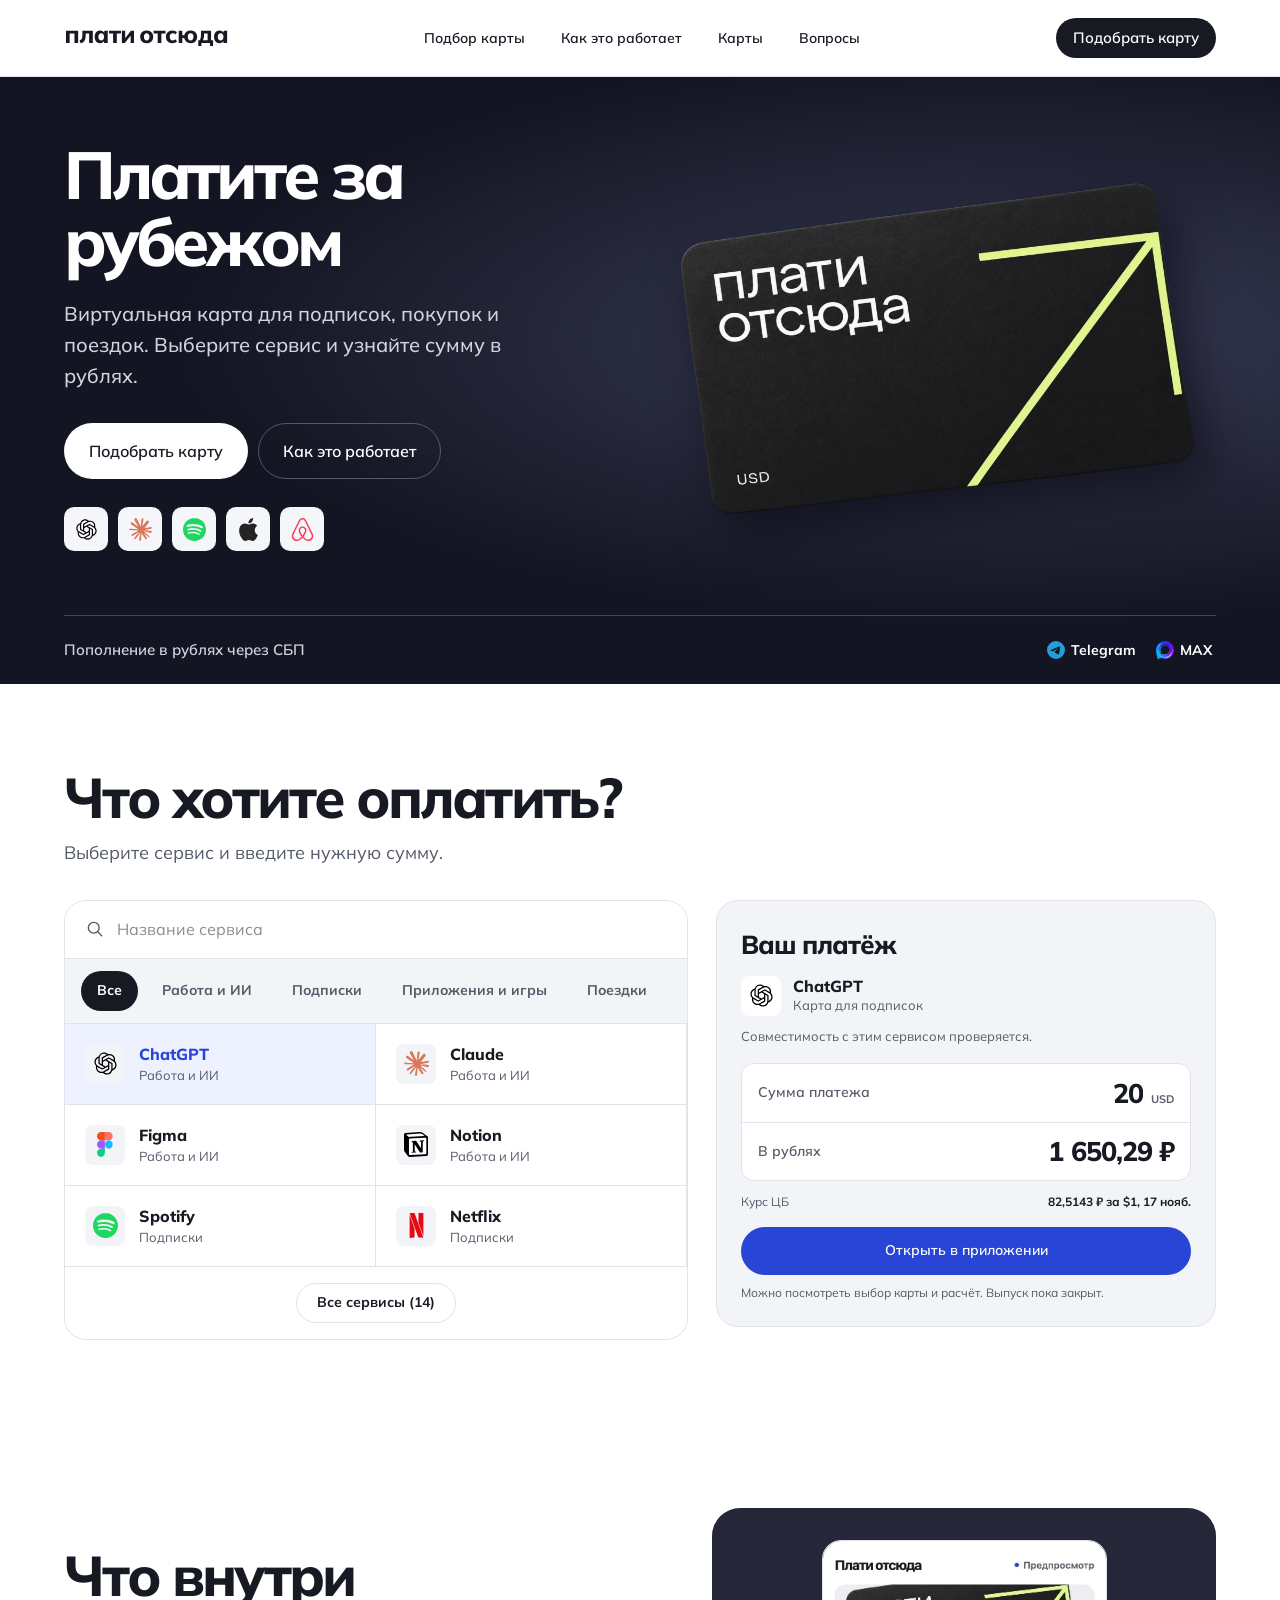
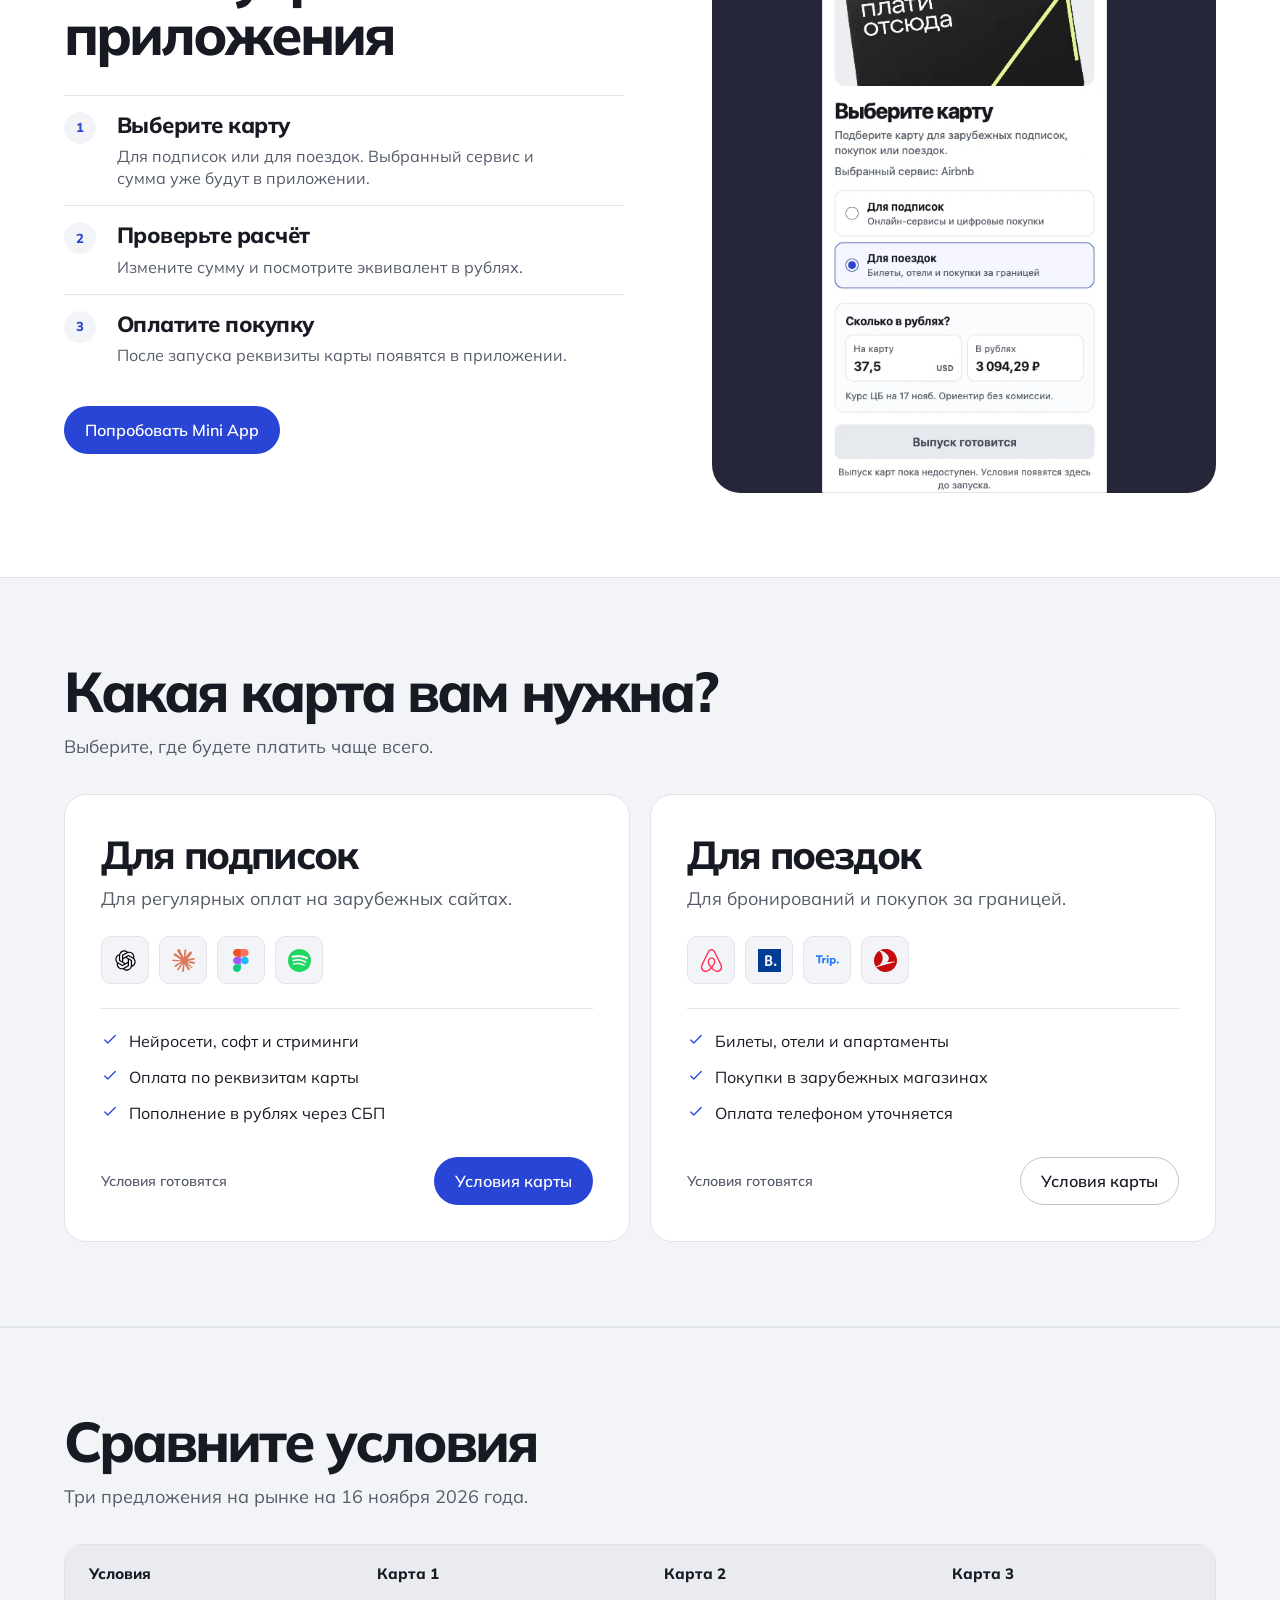
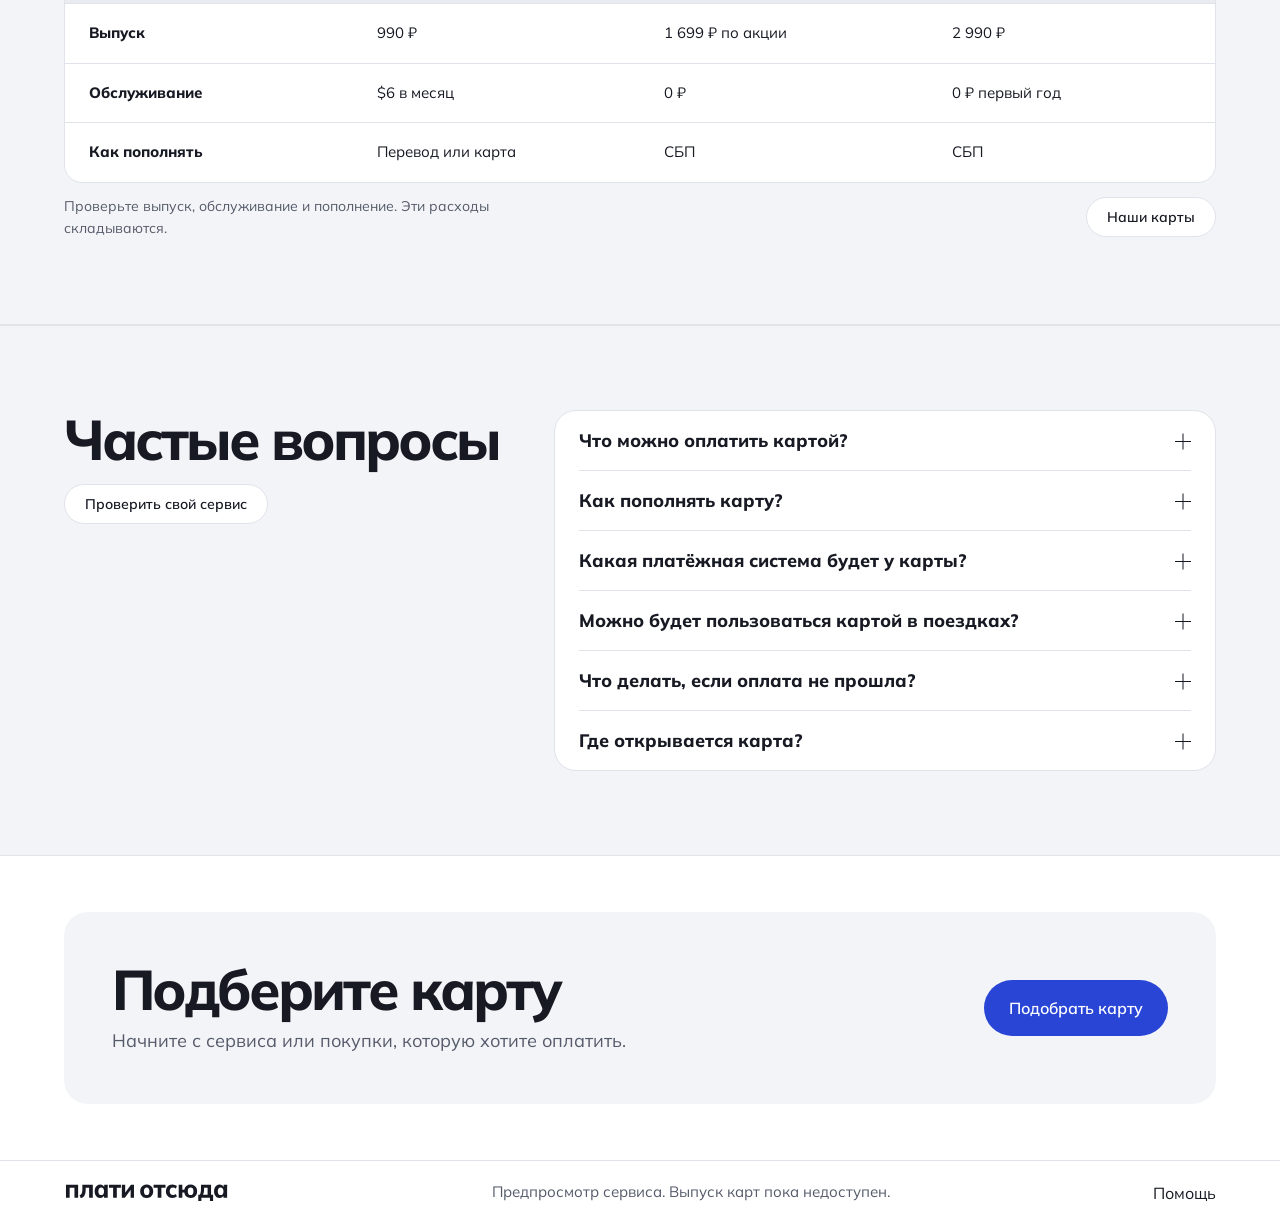
==== commit 9dd45540: "Publish staging build" ====
--- a/index.html
+++ b/index.html
@@ -7,8 +7,8 @@
   <meta name="description" content="Плати отсюда — виртуальные карты для оплаты зарубежных сервисов, покупок и поездок.">
   <link rel="icon" href="./favicon.svg" type="image/svg+xml">
   <title>Плати отсюда — карты для оплаты за рубежом</title>
-  <script type="module" crossorigin src="./assets/index-D4Cb6yXy.js"></script>
-  <link rel="stylesheet" crossorigin href="./assets/index-DI7tUuGJ.css">
+  <script type="module" crossorigin src="./assets/index-C0nkRocC.js"></script>
+  <link rel="stylesheet" crossorigin href="./assets/index-5Vh5V3Q9.css">
 </head>
 <body>
   <a class="skip-link" href="#main">К содержанию</a>
--- a/assets/index-5Vh5V3Q9.css
+++ b/assets/index-5Vh5V3Q9.css
@@ -0,0 +1 @@
+@font-face{font-family:Mulish Variable;font-style:normal;font-display:swap;font-weight:200 1000;src:url(./mulish-cyrillic-ext-wght-normal-B3XMVzw1.woff2)format("woff2-variations");unicode-range:U+460-52F,U+1C80-1C8A,U+20B4,U+2DE0-2DFF,U+A640-A69F,U+FE2E-FE2F}@font-face{font-family:Mulish Variable;font-style:normal;font-display:swap;font-weight:200 1000;src:url(./mulish-cyrillic-wght-normal-Cxxi75Cn.woff2)format("woff2-variations");unicode-range:U+301,U+400-45F,U+490-491,U+4B0-4B1,U+2116}@font-face{font-family:Mulish Variable;font-style:normal;font-display:swap;font-weight:200 1000;src:url(./mulish-vietnamese-wght-normal-CiTUBHt1.woff2)format("woff2-variations");unicode-range:U+102-103,U+110-111,U+128-129,U+168-169,U+1A0-1A1,U+1AF-1B0,U+300-301,U+303-304,U+308-309,U+323,U+329,U+1EA0-1EF9,U+20AB}@font-face{font-family:Mulish Variable;font-style:normal;font-display:swap;font-weight:200 1000;src:url(./mulish-latin-ext-wght-normal-BHZ6ODhS.woff2)format("woff2-variations");unicode-range:U+100-2BA,U+2BD-2C5,U+2C7-2CC,U+2CE-2D7,U+2DD-2FF,U+304,U+308,U+329,U+1D00-1DBF,U+1E00-1E9F,U+1EF2-1EFF,U+2020,U+20A0-20AB,U+20AD-20C0,U+2113,U+2C60-2C7F,U+A720-A7FF}@font-face{font-family:Mulish Variable;font-style:normal;font-display:swap;font-weight:200 1000;src:url(./mulish-latin-wght-normal-WL5YNY-W.woff2)format("woff2-variations");unicode-range:U+??,U+131,U+152-153,U+2BB-2BC,U+2C6,U+2DA,U+2DC,U+304,U+308,U+329,U+2000-206F,U+20AC,U+2122,U+2191,U+2193,U+2212,U+2215,U+FEFF,U+FFFD}@layer properties{@supports (((-webkit-hyphens:none)) and (not (margin-trim:block))) or ((-moz-orient:inline) and (not (color:rgb(from red r g b)))){*,:before,:after,::backdrop{--tw-rotate-x:initial;--tw-rotate-y:initial;--tw-rotate-z:initial;--tw-skew-x:initial;--tw-skew-y:initial;--tw-blur:initial;--tw-brightness:initial;--tw-contrast:initial;--tw-grayscale:initial;--tw-hue-rotate:initial;--tw-invert:initial;--tw-opacity:initial;--tw-saturate:initial;--tw-sepia:initial;--tw-drop-shadow:initial;--tw-drop-shadow-color:initial;--tw-drop-shadow-alpha:100%;--tw-drop-shadow-size:initial;--tw-outline-style:solid;--tw-duration:initial;--tw-border-style:solid;--tw-font-weight:initial;--tw-leading:initial;--tw-tracking:initial;--tw-ordinal:initial;--tw-slashed-zero:initial;--tw-numeric-figure:initial;--tw-numeric-spacing:initial;--tw-numeric-fraction:initial}}}@layer theme{:root,:host{--font-sans:"Mulish Variable", "Segoe UI", sans-serif;--font-mono:ui-monospace, SFMono-Regular, Menlo, Monaco, Consolas, "Liberation Mono", "Courier New", monospace;--color-white:#fff;--spacing:.25rem;--text-sm:.875rem;--text-sm--line-height:calc(1.25 / .875);--text-3xl:1.875rem;--text-3xl--line-height:calc(2.25 / 1.875);--font-weight-medium:500;--font-weight-semibold:600;--font-weight-bold:700;--font-weight-extrabold:800;--tracking-normal:0em;--leading-tight:1.25;--leading-snug:1.375;--leading-relaxed:1.625;--radius-md:.375rem;--radius-lg:.5rem;--radius-xl:.75rem;--default-transition-duration:.15s;--default-transition-timing-function:cubic-bezier(.4, 0, .2, 1);--default-font-family:var(--font-sans);--default-mono-font-family:var(--font-mono);--color-paper:#fff;--color-ink:#171923;--color-muted:#555b6a;--color-line:#e1e3eb;--color-brand:#2845d6;--color-deep:#171923;--color-panel:#f3f4f7}}@layer base{*,:after,:before,::backdrop{box-sizing:border-box;border:0 solid;margin:0;padding:0}::file-selector-button{box-sizing:border-box;border:0 solid;margin:0;padding:0}html,:host{-webkit-text-size-adjust:100%;tab-size:4;line-height:1.5;font-family:var(--default-font-family,-apple-system, BlinkMacSystemFont, "Segoe UI", Roboto, "Helvetica Neue", "Noto Sans", Arial, sans-serif, "Apple Color Emoji", "Segoe UI Emoji", "Segoe UI Symbol", "Noto Color Emoji");font-feature-settings:var(--default-font-feature-settings,normal);font-variation-settings:var(--default-font-variation-settings,normal);-webkit-tap-highlight-color:transparent}hr{height:0;color:inherit;border-top-width:1px}abbr:where([title]){-webkit-text-decoration:underline dotted;text-decoration:underline dotted}h1,h2,h3,h4,h5,h6{font-size:inherit;font-weight:inherit}a{color:inherit;-webkit-text-decoration:inherit;-webkit-text-decoration:inherit;-webkit-text-decoration:inherit;-webkit-text-decoration:inherit;text-decoration:inherit}b,strong{font-weight:bolder}code,kbd,samp,pre{font-family:var(--default-mono-font-family,ui-monospace, SFMono-Regular, Menlo, Monaco, Consolas, "Liberation Mono", "Courier New", monospace);font-feature-settings:var(--default-mono-font-feature-settings,normal);font-variation-settings:var(--default-mono-font-variation-settings,normal);font-size:1em}small{font-size:80%}sub,sup{vertical-align:baseline;font-size:75%;line-height:0;position:relative}sub{bottom:-.25em}sup{top:-.5em}table{text-indent:0;border-color:inherit;border-collapse:collapse}:-moz-focusring:where(:not(iframe)){outline:auto}progress{vertical-align:baseline}summary{display:list-item}ol,ul,menu{list-style:none}img,svg,video,canvas,audio,iframe,embed,object{vertical-align:middle;display:block}img,video{max-width:100%;height:auto}button,input,select,optgroup,textarea{font:inherit;font-feature-settings:inherit;font-variation-settings:inherit;letter-spacing:inherit;color:inherit;opacity:1;background-color:#0000;border-radius:0}::file-selector-button{font:inherit;font-feature-settings:inherit;font-variation-settings:inherit;letter-spacing:inherit;color:inherit;opacity:1;background-color:#0000;border-radius:0}:where(select:is([multiple],[size])) optgroup{font-weight:bolder}:where(select:is([multiple],[size])) optgroup option{padding-inline-start:20px}::file-selector-button{margin-inline-end:4px}::placeholder{opacity:1}@supports (not ((-webkit-appearance:-apple-pay-button))) or (contain-intrinsic-size:1px){::placeholder{color:currentColor}@supports (color:color-mix(in lab, red, red)){::placeholder{color:color-mix(in oklab, currentcolor 50%, transparent)}}}textarea{resize:vertical}::-webkit-search-decoration{-webkit-appearance:none}::-webkit-date-and-time-value{min-height:1lh;text-align:inherit}::-webkit-datetime-edit{display:inline-flex}::-webkit-datetime-edit-fields-wrapper{padding:0}::-webkit-datetime-edit{padding-block:0}::-webkit-datetime-edit-year-field{padding-block:0}::-webkit-datetime-edit-month-field{padding-block:0}::-webkit-datetime-edit-day-field{padding-block:0}::-webkit-datetime-edit-hour-field{padding-block:0}::-webkit-datetime-edit-minute-field{padding-block:0}::-webkit-datetime-edit-second-field{padding-block:0}::-webkit-datetime-edit-millisecond-field{padding-block:0}::-webkit-datetime-edit-meridiem-field{padding-block:0}::-webkit-calendar-picker-indicator{line-height:1}:-moz-ui-invalid{box-shadow:none}button,input:where([type=button],[type=reset],[type=submit]){appearance:button}::file-selector-button{appearance:button}::-webkit-inner-spin-button{height:auto}::-webkit-outer-spin-button{height:auto}[hidden]:where(:not([hidden=until-found])){display:none!important}html{scroll-padding-top:5.5rem}body{background-color:var(--color-paper);min-height:100dvh;font-family:var(--font-sans);color:var(--color-ink);-webkit-font-smoothing:antialiased;-moz-osx-font-smoothing:grayscale}button{cursor:pointer}:focus-visible{outline-style:var(--tw-outline-style);outline-offset:2px;outline-width:2px;outline-color:var(--color-brand)}html[data-input=pointer] :focus-visible{outline:none}a,button{transition-property:color,background-color,border-color,outline-color,text-decoration-color,fill,stroke,--tw-gradient-from,--tw-gradient-via,--tw-gradient-to;transition-timing-function:var(--tw-ease,var(--default-transition-timing-function));transition-duration:var(--tw-duration,var(--default-transition-duration));--tw-duration:.15s;transition-duration:.15s}@media (prefers-reduced-motion:reduce){a,button{transition-property:none}}svg{flex-shrink:0}[hidden]{display:none!important}}@layer components{.wrap{width:calc(100% - 2.5rem);max-width:1440px;margin-inline:auto}@media (width>=40rem){.wrap{width:calc(100% - 5rem)}}@media (width>=80rem){.wrap{width:calc(100% - 8rem)}}.skip-link{clip-path:inset(50%);white-space:nowrap;border-width:0;width:1px;height:1px;margin:-1px;padding:0;position:absolute;overflow:hidden}.skip-link:focus{clip-path:none;white-space:normal;z-index:40;background-color:var(--color-brand);width:auto;height:auto;padding:0;padding-inline:calc(var(--spacing) * 4);padding-block:calc(var(--spacing) * 3);margin:0;position:fixed;overflow:visible}.site-head{z-index:20;border-bottom-style:var(--tw-border-style);border-bottom-width:1px;border-color:var(--color-line);background-color:var(--color-paper);position:sticky;top:0}.head-row{justify-content:space-between;align-items:center;gap:calc(var(--spacing) * 4);min-height:68px;display:flex}@media (width>=48rem){.head-row{min-height:76px}}.wordmark{flex-shrink:0;align-items:center;display:inline-flex}.wordmark img{width:132px;height:auto;display:block}@media (width>=40rem){.wordmark img{width:164px}}.site-head nav{align-items:center;gap:calc(var(--spacing) * 6);--tw-font-weight:var(--font-weight-semibold);font-size:14px;font-weight:var(--font-weight-semibold);display:none}@media (width>=64rem){.site-head nav{display:flex}}@media (width>=80rem){.site-head nav{gap:calc(var(--spacing) * 9)}}@media (hover:hover){:is(.site-head nav a,.site-footer a):hover{color:#2845d6}}.btn{min-height:calc(var(--spacing) * 12);justify-content:center;align-items:center;gap:calc(var(--spacing) * 3);border-style:var(--tw-border-style);padding-inline:calc(var(--spacing) * 4);padding-block:calc(var(--spacing) * 2.5);--tw-leading:var(--leading-tight);font-size:16px;line-height:var(--leading-tight);--tw-font-weight:var(--font-weight-semibold);font-weight:var(--font-weight-semibold);border-width:1px;border-color:#0000;border-radius:2147483647px;display:inline-flex}@media (width>=40rem){.btn{padding-inline:calc(var(--spacing) * 5)}}.btn-dark{background-color:var(--color-deep);color:var(--color-white)}@media (hover:hover){.btn-dark:hover{background-color:#2b3041}}.btn-primary{background-color:var(--color-brand);color:var(--color-white)}@media (hover:hover){.btn-primary:hover{background-color:#1f38bd}}.btn-outline{color:var(--color-deep);background-color:#0000;border-color:#c0c5d1}@media (hover:hover){.btn-outline:hover{background-color:var(--color-paper)}}.btn-secondary{border-color:var(--color-line);background-color:var(--color-white);color:var(--color-deep)}@media (hover:hover){.btn-secondary:hover{background-color:var(--color-panel)}}.btn-secondary:active{background-color:var(--color-line)}.head-cta{min-height:calc(var(--spacing) * 10);padding-inline:calc(var(--spacing) * 3);font-size:14px}@media (width>=40rem){.head-cta{padding-inline:calc(var(--spacing) * 4);font-size:15px}}.hero{color:var(--color-white);background-color:#141522;background-image:radial-gradient(at 78% 43%,#393c56 0%,#0000 58%);overflow:hidden}.hero-layout{gap:calc(var(--spacing) * 6);padding-top:calc(var(--spacing) * 10);padding-bottom:calc(var(--spacing) * 5);display:grid}@media (width>=620px){.hero-layout{align-items:center;gap:calc(var(--spacing) * 4);padding-block:calc(var(--spacing) * 12);grid-template-columns:1fr 1.03fr}}@media (width>=64rem){.hero-layout{gap:calc(var(--spacing) * 12);padding-block:58px}}@media (width>=80rem){.hero-layout{padding-block:64px}}.hero-copy{z-index:10;min-width:0;position:relative}.hero h1{--tw-leading:1;--tw-font-weight:var(--font-weight-extrabold);max-width:12ch;font-size:clamp(36px,9.3vw,62px);line-height:1;font-weight:var(--font-weight-extrabold);--tw-tracking:-.063em;letter-spacing:-.063em}@media (width>=620px){.hero h1{font-size:clamp(34px,5.2vw,79px)}}.hero h1{text-wrap:balance}.hero-copy>p{margin-top:calc(var(--spacing) * 4);--tw-leading:1.55;--tw-font-weight:var(--font-weight-medium);max-width:37ch;font-size:15px;line-height:1.55;font-weight:var(--font-weight-medium);color:#d1d3e1}@media (width>=40rem){.hero-copy>p{font-size:16px}}@media (width>=64rem){.hero-copy>p{margin-top:calc(var(--spacing) * 6);font-size:20px}}.hero-actions{margin-top:calc(var(--spacing) * 5);align-items:center;gap:calc(var(--spacing) * 2.5);flex-wrap:wrap;display:flex}@media (width>=64rem){.hero-actions{margin-top:calc(var(--spacing) * 8)}}.hero-actions .btn,.final-section .btn{min-height:47px;padding-inline:calc(var(--spacing) * 4);font-size:14px}@media (width>=64rem){.hero-actions .btn,.final-section .btn{min-height:calc(var(--spacing) * 14);padding-inline:calc(var(--spacing) * 6);font-size:16px}}.hero-actions .btn-primary{background-color:var(--color-white);color:var(--color-ink)}@media (hover:hover){.hero-actions .btn-primary:hover{background-color:#e4e7f3}}.hero-actions .btn-secondary{color:var(--color-white);background-color:#0000;border-color:#a6acc76b}@media (hover:hover){.hero-actions .btn-secondary:hover{background-color:#ffffff1a}@supports (color:color-mix(in lab, red, red)){.hero-actions .btn-secondary:hover{background-color:color-mix(in oklab, var(--color-white) 10%, transparent)}}}.hero-services{margin-top:calc(var(--spacing) * 5);gap:calc(var(--spacing) * 2.5);flex-wrap:wrap;display:flex}@media (width>=64rem){.hero-services{margin-top:calc(var(--spacing) * 7)}}.hero-services button{width:39px;height:39px;color:var(--color-ink);background-color:#f5f6fa;border-radius:10px;place-items:center;display:grid}@media (hover:hover){.hero-services button:hover{background-color:var(--color-white)}}@media (width>=64rem){.hero-services button{width:calc(var(--spacing) * 11);height:calc(var(--spacing) * 11)}}.hero-services img{width:calc(var(--spacing) * 5);height:calc(var(--spacing) * 5);object-fit:contain}@media (width>=64rem){.hero-services img{width:23px;height:23px}}.hero-media{justify-content:center;align-items:center;min-width:0;display:flex;position:relative}@media (width>=620px){.hero-media{align-self:center}}.hero-picture{object-fit:contain;filter:drop-shadow(14px 20px 25px #080912a3);width:100%;max-width:720px;display:block}.hero-footer{justify-content:space-between;align-items:center;column-gap:calc(var(--spacing) * 5);row-gap:var(--spacing);border-top-style:var(--tw-border-style);border-color:#fff3;border-top-width:1px;flex-wrap:wrap;display:flex}@supports (color:color-mix(in lab, red, red)){.hero-footer{border-color:color-mix(in oklab, var(--color-white) 20%, transparent)}}.hero-footer{padding-block:calc(var(--spacing) * 2.5);color:#d1d3e1}@media (width>=64rem){.hero-footer{padding-block:calc(var(--spacing) * 3.5)}}.hero-footer p{--tw-font-weight:var(--font-weight-semibold);font-size:13px;font-weight:var(--font-weight-semibold)}@media (width>=64rem){.hero-footer p{font-size:15px}}.hero-channels{align-items:center;gap:calc(var(--spacing) * 3);--tw-font-weight:var(--font-weight-bold);font-size:13px;font-weight:var(--font-weight-bold);color:var(--color-white);flex-wrap:wrap;display:flex}@media (width>=40rem){.hero-channels{font-size:14px}}.hero-channels button{min-height:calc(var(--spacing) * 10);align-items:center;gap:calc(var(--spacing) * 1.5);padding-inline:var(--spacing);display:inline-flex}@media (hover:hover){.hero-channels button:hover{color:#d1d3e1}}.hero-channels img{object-fit:contain;width:18px;height:18px}img[src$="/openai.svg"]{scale:1.35}.section{padding-block:calc(var(--spacing) * 12)}@media (width>=40rem){.section{padding-block:calc(var(--spacing) * 16)}}@media (width>=64rem){.section{padding-block:84px}}.section-head{margin-bottom:calc(var(--spacing) * 6);gap:calc(var(--spacing) * 3);flex-direction:column;display:flex}@media (width>=40rem){.section-head{margin-bottom:calc(var(--spacing) * 8)}}.section-head p,.final-section p{--tw-leading:var(--leading-relaxed);max-width:48ch;font-size:16px;line-height:var(--leading-relaxed);color:var(--color-muted)}@media (width>=40rem){.section-head p,.final-section p{font-size:18px}}.section h2,.final-section h2{--tw-leading:1.04;--tw-font-weight:var(--font-weight-extrabold);font-size:clamp(33px,5vw,56px);line-height:1.04;font-weight:var(--font-weight-extrabold);--tw-tracking:-.053em;letter-spacing:-.053em}.payment-flow{align-items:flex-start;gap:calc(var(--spacing) * 4);display:grid}@media (width>=48rem){.payment-flow{grid-template-columns:1.25fr 1fr}}@media (width>=64rem){.payment-flow{gap:calc(var(--spacing) * 7)}}.search-field{align-items:center;gap:calc(var(--spacing) * 3);border-bottom-style:var(--tw-border-style);border-bottom-width:1px;border-color:var(--color-line);background-color:var(--color-white);min-height:58px;padding-inline:calc(var(--spacing) * 4);color:var(--color-muted);display:flex}.search-field:focus-within{background-color:var(--color-panel)}@media (width>=40rem){.search-field{padding-inline:calc(var(--spacing) * 5)}}.search-field svg{width:calc(var(--spacing) * 5);height:calc(var(--spacing) * 5)}.search-field input{width:100%;min-width:0;color:var(--color-ink);--tw-outline-style:none;background-color:#0000;outline-style:none;font-size:16px}.search-field input:focus-visible{outline:none}.catalog-panel{border-style:var(--tw-border-style);border-width:1px;border-color:var(--color-line);background-color:var(--color-white);border-radius:22px;overflow:hidden}.filters,.compare-controls{gap:calc(var(--spacing) * 1.5);padding:calc(var(--spacing) * 2.5);flex-wrap:wrap;display:flex}@media (width>=40rem){.filters,.compare-controls{gap:calc(var(--spacing) * 2);padding-inline:calc(var(--spacing) * 4);padding-block:calc(var(--spacing) * 3)}}.filters{border-bottom-style:var(--tw-border-style);border-bottom-width:1px;border-color:var(--color-line);background-color:var(--color-panel)}.filters button,.compare-controls button{min-height:calc(var(--spacing) * 10);padding-inline:calc(var(--spacing) * 3.5);--tw-font-weight:var(--font-weight-bold);font-size:13px;font-weight:var(--font-weight-bold);color:var(--color-muted);border-radius:2147483647px}@media (hover:hover){:is(.filters button,.compare-controls button):hover{background-color:var(--color-white)}}@media (width>=40rem){.filters button,.compare-controls button{padding-inline:calc(var(--spacing) * 4);font-size:14px}}.filters button[aria-pressed=true],.compare-controls button[aria-pressed=true]{background-color:var(--color-deep);color:var(--color-white)}.service-results{display:grid}@media (width>=370px){.service-results{grid-template-columns:repeat(2,minmax(0,1fr))}}.service-card{align-items:center;gap:calc(var(--spacing) * 2);border-right-style:var(--tw-border-style);border-right-width:1px;border-bottom-style:var(--tw-border-style);border-bottom-width:1px;border-color:var(--color-line);min-width:0;min-height:68px;padding-inline:calc(var(--spacing) * 3);padding-block:calc(var(--spacing) * 2.5);text-align:left;display:flex}@media (hover:hover){.service-card:hover{background-color:var(--color-panel)}}@media (width>=40rem){.service-card{gap:calc(var(--spacing) * 3.5);min-height:81px;padding-inline:calc(var(--spacing) * 5)}}.service-card:focus-visible{outline-offset:calc(2px * -1)}.service-card[aria-pressed=true]{color:var(--color-brand);background-color:#eef1ff}.service-icon{width:calc(var(--spacing) * 8);height:calc(var(--spacing) * 8);border-radius:var(--radius-lg);background-color:var(--color-panel);flex-shrink:0;place-items:center;display:grid}@media (width>=40rem){.service-icon{width:calc(var(--spacing) * 10);height:calc(var(--spacing) * 10)}}.service-icon img{object-fit:contain;width:21px;height:21px}@media (width>=40rem){.service-icon img{width:25px;height:25px}}.service-card strong{--tw-leading:var(--leading-snug);font-size:13px;line-height:var(--leading-snug);--tw-font-weight:var(--font-weight-extrabold);font-weight:var(--font-weight-extrabold);display:block}@media (width>=40rem){.service-card strong{font-size:16px}}.service-card strong{overflow-wrap:anywhere}.service-card small{margin-top:calc(var(--spacing) * .5);--tw-leading:var(--leading-snug);font-size:11px;line-height:var(--leading-snug);color:var(--color-muted);display:block}@media (width>=40rem){.service-card small{font-size:13px}}.catalog-more{padding-inline:calc(var(--spacing) * 4);padding-block:calc(var(--spacing) * 3);justify-content:center;display:flex}@media (width>=40rem){.catalog-more{padding-block:calc(var(--spacing) * 4)}}.catalog-more:has(button[hidden]){display:none}.catalog-more button{min-height:calc(var(--spacing) * 10);--tw-font-weight:var(--font-weight-bold);font-size:14px;font-weight:var(--font-weight-bold)}.empty-state{padding:calc(var(--spacing) * 4);color:var(--color-muted)}@media (width>=40rem){.empty-state{padding:calc(var(--spacing) * 6)}}.cards-section{border-block-style:var(--tw-border-style);border-block-width:1px;border-color:var(--color-line);background-color:var(--color-panel)}.plan-grid{gap:calc(var(--spacing) * 3.5);display:grid}@media (width>=48rem){.plan-grid{gap:calc(var(--spacing) * 5);grid-template-columns:repeat(2,minmax(0,1fr))}}.plan-card{border-style:var(--tw-border-style);border-width:1px;border-color:var(--color-line);background-color:var(--color-white);padding:calc(var(--spacing) * 5);border-radius:22px;flex-direction:column;display:flex}@media (width>=40rem){.plan-card{padding:calc(var(--spacing) * 7)}}@media (width>=64rem){.plan-card{padding:calc(var(--spacing) * 9)}}.plan-card h3{--tw-leading:var(--leading-tight);font-size:clamp(28px,4vw,39px);line-height:var(--leading-tight);--tw-font-weight:var(--font-weight-extrabold);font-weight:var(--font-weight-extrabold);--tw-tracking:-.047em;letter-spacing:-.047em}.plan-card p{margin-top:calc(var(--spacing) * 2);--tw-leading:var(--leading-snug);font-size:16px;line-height:var(--leading-snug);color:var(--color-muted)}@media (width>=40rem){.plan-card p{font-size:18px}}.plan-brands{margin-block:calc(var(--spacing) * 4);align-items:center;gap:calc(var(--spacing) * 2.5);flex-wrap:wrap;display:flex}@media (width>=40rem){.plan-brands{margin-block:calc(var(--spacing) * 6)}}.plan-brands button{width:calc(var(--spacing) * 10);height:calc(var(--spacing) * 10);border-style:var(--tw-border-style);border-width:1px;border-color:var(--color-line);background-color:var(--color-panel);border-radius:10px;place-items:center;display:grid}@media (hover:hover){.plan-brands button:hover{border-color:var(--color-brand)}}@media (width>=40rem){.plan-brands button{width:calc(var(--spacing) * 12);height:calc(var(--spacing) * 12)}}.plan-brands img{width:calc(var(--spacing) * 5);height:calc(var(--spacing) * 5);object-fit:contain}@media (width>=40rem){.plan-brands img{width:23px;height:23px}}.plan-features{gap:calc(var(--spacing) * 3);border-top-style:var(--tw-border-style);border-top-width:1px;border-color:var(--color-line);padding-top:calc(var(--spacing) * 4);flex-direction:column;font-size:15px;display:flex}@media (width>=40rem){.plan-features{padding-top:calc(var(--spacing) * 5);font-size:16px}}.plan-features li{align-items:flex-start;gap:calc(var(--spacing) * 2.5);display:flex}.plan-features li svg{margin-top:calc(var(--spacing) * .5);width:18px;height:18px;color:var(--color-brand)}.plan-action{justify-content:space-between;align-items:center;gap:calc(var(--spacing) * 3);padding-top:calc(var(--spacing) * 6);flex-wrap:wrap;margin-top:auto;display:flex}@media (width>=40rem){.plan-action{padding-top:calc(var(--spacing) * 8)}}.plan-action>span{--tw-font-weight:var(--font-weight-semibold);font-size:13px;font-weight:var(--font-weight-semibold);color:var(--color-muted)}@media (width>=40rem){.plan-action>span{font-size:14px}}.payment-summary{border-style:var(--tw-border-style);border-width:1px;border-color:var(--color-line);background-color:var(--color-panel);padding:calc(var(--spacing) * 4);border-radius:22px;overflow:hidden}@media (width>=40rem){.payment-summary{padding:calc(var(--spacing) * 5)}}@media (width>=64rem){.payment-summary{padding:calc(var(--spacing) * 6)}}.payment-summary:focus{outline:none}.payment-summary h3{margin-bottom:calc(var(--spacing) * 3);--tw-font-weight:var(--font-weight-extrabold);font-size:23px;font-weight:var(--font-weight-extrabold);--tw-tracking:-.04em;letter-spacing:-.04em}@media (width>=40rem){.payment-summary h3{font-size:26px}}.selection-header{align-items:center;gap:calc(var(--spacing) * 3);display:flex}.selection-header .service-icon{width:calc(var(--spacing) * 10);height:calc(var(--spacing) * 10);background-color:var(--color-white)}.selection-header strong{--tw-leading:var(--leading-tight);font-size:16px;line-height:var(--leading-tight);--tw-font-weight:var(--font-weight-extrabold);font-weight:var(--font-weight-extrabold);display:block}.selection-header small{color:var(--color-muted);font-size:13px;display:block}.selection-status{margin-top:calc(var(--spacing) * 2.5);margin-bottom:calc(var(--spacing) * 4);--tw-leading:var(--leading-relaxed);font-size:13px;line-height:var(--leading-relaxed);color:var(--color-muted)}.estimate-fields{border-style:var(--tw-border-style);border-width:1px;border-color:var(--color-line);background-color:var(--color-white);border-radius:13px;display:grid;overflow:hidden}.estimate-field{align-items:center;gap:calc(var(--spacing) * 2);min-width:0;min-height:58px;padding-inline:calc(var(--spacing) * 3);padding-block:calc(var(--spacing) * 2.5);--tw-font-weight:var(--font-weight-semibold);font-size:13px;font-weight:var(--font-weight-semibold);color:var(--color-muted);grid-template-columns:minmax(94px,1fr) minmax(0,1fr);display:grid}.estimate-field:focus-within{background-color:var(--color-panel)}@media (width>=64rem){.estimate-field{padding-inline:calc(var(--spacing) * 4);font-size:14px}}.estimate-field+.estimate-field{border-top-style:var(--tw-border-style);border-top-width:1px;border-color:var(--color-line)}.estimate-field .amount{justify-content:flex-end;align-items:baseline;gap:calc(var(--spacing) * 2);--tw-leading:1;--tw-font-weight:var(--font-weight-extrabold);min-width:0;font-size:clamp(19px,5.5vw,27px);line-height:1;font-weight:var(--font-weight-extrabold);--tw-tracking:-.035em;letter-spacing:-.035em;white-space:nowrap;color:var(--color-ink);--tw-numeric-spacing:tabular-nums;font-variant-numeric:var(--tw-ordinal, ) var(--tw-slashed-zero, ) var(--tw-numeric-figure, ) var(--tw-numeric-spacing, ) var(--tw-numeric-fraction, );display:flex}.estimate-field output[data-compact]{font-size:clamp(15px,3.7vw,21px)}.estimate-field input{text-align:right;--tw-outline-style:none;background-color:#0000;outline-style:none;width:100%;min-width:0}.estimate-field input:focus-visible{outline:none}.estimate-field .currency{--tw-font-weight:var(--font-weight-bold);font-size:11px;font-weight:var(--font-weight-bold);--tw-tracking:var(--tracking-normal);letter-spacing:var(--tracking-normal);color:var(--color-muted);flex-shrink:0}.summary-rate{margin-top:calc(var(--spacing) * 3);justify-content:space-between;gap:calc(var(--spacing) * 2);color:var(--color-muted);flex-wrap:wrap;font-size:12px;display:flex}.summary-rate span{--tw-font-weight:var(--font-weight-bold);font-weight:var(--font-weight-bold);color:var(--color-ink)}.summary-cta{margin-top:calc(var(--spacing) * 4);width:100%;font-size:14px}.summary-cta[aria-disabled=true]{cursor:not-allowed;background-color:#aeb4c8}.summary-note{margin-top:calc(var(--spacing) * 2);--tw-leading:var(--leading-relaxed);font-size:12px;line-height:var(--leading-relaxed);color:var(--color-muted)}.term-list div{justify-content:space-between;gap:calc(var(--spacing) * 4);display:flex}.term-list dt{color:var(--color-muted)}.term-list dd{text-align:right;--tw-font-weight:var(--font-weight-bold);font-weight:var(--font-weight-bold)}.error{margin-top:calc(var(--spacing) * 2);color:#992c24;font-size:12px}.comparison-section{border-block-style:var(--tw-border-style);border-block-width:1px;border-color:var(--color-line);background-color:var(--color-panel)}.compare-controls{margin-bottom:calc(var(--spacing) * 2);background-color:#0000;padding:0}@media (width>=48rem){.compare-controls{display:none}}.compare-controls button{min-height:calc(var(--spacing) * 9);border-style:var(--tw-border-style);border-width:1px;border-color:var(--color-line);background-color:var(--color-white);padding-inline:calc(var(--spacing) * 3)}.comparison-scroll{border-style:var(--tw-border-style);border-width:1px;border-color:var(--color-line);background-color:var(--color-white);border-radius:18px;overflow:hidden}.comparison-scroll table{table-layout:fixed;border-collapse:collapse;text-align:left;width:100%;font-size:12px}@media (width>=64rem){.comparison-scroll table{font-size:15px}}.comparison-scroll th,.comparison-scroll td{border-bottom-style:var(--tw-border-style);border-bottom-width:1px;border-color:var(--color-line);padding-inline:calc(var(--spacing) * 2);padding-block:calc(var(--spacing) * 3);vertical-align:top}@media (width>=40rem){.comparison-scroll th,.comparison-scroll td{padding-inline:calc(var(--spacing) * 3)}}@media (width>=48rem){.comparison-scroll th,.comparison-scroll td{padding-inline:calc(var(--spacing) * 4)}}@media (width>=64rem){.comparison-scroll th,.comparison-scroll td{padding-inline:calc(var(--spacing) * 6);padding-block:18px}}.comparison-scroll th,.comparison-scroll td{overflow-wrap:anywhere}.comparison-scroll tbody tr:last-child :is(th,td){border-bottom-style:var(--tw-border-style);border-bottom-width:0}.comparison-scroll th{--tw-font-weight:var(--font-weight-extrabold);font-weight:var(--font-weight-extrabold)}.comparison-scroll thead{background-color:#e9ebf1}.comparison-foot{margin-top:calc(var(--spacing) * 3);justify-content:space-between;align-items:center;gap:calc(var(--spacing) * 3);flex-wrap:wrap;display:flex}.comparison-foot .btn{min-height:calc(var(--spacing) * 10);font-size:14px}.comparison-note{--tw-leading:var(--leading-relaxed);max-width:65ch;font-size:13px;line-height:var(--leading-relaxed);color:var(--color-muted)}@media (width>=40rem){.comparison-note{font-size:14px}}@media (width<=767px){.comparison-scroll[data-show="0"] [data-competitor]:not([data-competitor="0"]),.comparison-scroll[data-show="1"] [data-competitor]:not([data-competitor="1"]),.comparison-scroll[data-show="2"] [data-competitor]:not([data-competitor="2"]){display:none}}.how-section{align-items:center;gap:calc(var(--spacing) * 8);display:grid}@media (width>=64rem){.how-section{grid-template-columns:1fr .9fr;gap:88px}}.steps{margin-bottom:calc(var(--spacing) * 6);display:grid}.steps li{align-items:flex-start;gap:calc(var(--spacing) * 3);border-top-style:var(--tw-border-style);border-top-width:1px;border-color:var(--color-line);padding-block:calc(var(--spacing) * 3.5);grid-template-columns:37px 1fr;display:grid}@media (width>=40rem){.steps li{gap:calc(var(--spacing) * 4);padding-block:calc(var(--spacing) * 4)}}.steps li>span{width:calc(var(--spacing) * 8);height:calc(var(--spacing) * 8);background-color:var(--color-panel);--tw-font-weight:var(--font-weight-extrabold);font-size:13px;font-weight:var(--font-weight-extrabold);color:var(--color-brand);border-radius:2147483647px;place-items:center;display:grid}.steps h3{--tw-leading:var(--leading-tight);font-size:19px;line-height:var(--leading-tight);--tw-font-weight:var(--font-weight-extrabold);font-weight:var(--font-weight-extrabold);--tw-tracking:-.023em;letter-spacing:-.023em}@media (width>=40rem){.steps h3{font-size:22px}}.steps p{margin-top:calc(var(--spacing) * 1.5);--tw-leading:var(--leading-snug);max-width:45ch;font-size:15px;line-height:var(--leading-snug);color:var(--color-muted)}@media (width>=40rem){.steps p{font-size:16px}}.how-preview{min-height:0;max-height:590px;padding-inline:calc(var(--spacing) * 5);padding-top:calc(var(--spacing) * 6);background-color:#252739;border-radius:24px;justify-content:center;align-items:flex-start;display:flex;overflow:hidden}@media (width>=40rem){.how-preview{padding-inline:calc(var(--spacing) * 8);padding-top:calc(var(--spacing) * 8)}}@media (width>=64rem){.how-preview{border-radius:28px}}.how-preview img{border-style:var(--tw-border-style);border-width:1px;border-color:var(--color-line);background-color:var(--color-white);border-top-left-radius:19px;border-top-right-radius:19px;width:100%;max-width:285px;height:auto;display:block}.faq-section{border-block-style:var(--tw-border-style);border-block-width:1px;border-color:var(--color-line);background-color:var(--color-panel)}.faq-layout{gap:calc(var(--spacing) * 6);display:grid}@media (width>=64rem){.faq-layout{gap:calc(var(--spacing) * 12);grid-template-columns:.8fr 1.2fr}}.faq-layout>div:first-child .btn{margin-top:calc(var(--spacing) * 4);min-height:calc(var(--spacing) * 10);font-size:14px}.faq-list{border-style:var(--tw-border-style);border-width:1px;border-color:var(--color-line);background-color:var(--color-white);padding-inline:calc(var(--spacing) * 4);border-radius:22px;overflow:hidden}@media (width>=40rem){.faq-list{padding-inline:calc(var(--spacing) * 6)}}.faq-list details+details{border-top-style:var(--tw-border-style);border-top-width:1px;border-color:var(--color-line)}.faq-list summary{cursor:pointer;justify-content:space-between;align-items:center;gap:calc(var(--spacing) * 4);min-height:59px;padding-block:calc(var(--spacing) * 3.5);--tw-font-weight:var(--font-weight-extrabold);font-size:16px;font-weight:var(--font-weight-extrabold);list-style-type:none;display:flex}@media (hover:hover){.faq-list summary:hover{color:var(--color-brand)}}@media (width>=40rem){.faq-list summary{font-size:18px}}.faq-list summary::-webkit-details-marker{display:none}.faq-list summary span{width:calc(var(--spacing) * 4);height:calc(var(--spacing) * 4);flex-shrink:0;position:relative}.faq-list summary span:before,.faq-list summary span:after{content:"";inset-inline:0;background-color:currentColor;height:1px;position:absolute;top:50%}.faq-list summary span:after{rotate:90deg}.faq-list details[open] summary span:after{display:none}.faq-list details p{max-width:60ch;padding-bottom:calc(var(--spacing) * 4);--tw-leading:var(--leading-snug);font-size:17px;line-height:var(--leading-snug);color:var(--color-muted)}.proof-stats,.proof-reviews{margin-top:calc(var(--spacing) * 6);gap:calc(var(--spacing) * 4);display:grid}@media (width>=48rem){.proof-stats,.proof-reviews{grid-template-columns:repeat(3,minmax(0,1fr))}}.proof-stats a,.proof-reviews figure{border-top-style:var(--tw-border-style);border-top-width:1px;border-color:var(--color-line);padding-top:calc(var(--spacing) * 3)}.proof-stats strong{font-size:var(--text-3xl);line-height:var(--tw-leading,var(--text-3xl--line-height));display:block}.proof-reviews figcaption{margin-top:calc(var(--spacing) * 2);color:var(--color-muted)}.final-section{margin-block:calc(var(--spacing) * 10);justify-content:space-between;align-items:center;gap:calc(var(--spacing) * 5);background-color:var(--color-panel);padding:calc(var(--spacing) * 6);color:var(--color-ink);border-radius:24px;flex-wrap:wrap;display:flex}@media (width>=40rem){.final-section{margin-block:calc(var(--spacing) * 14);padding:calc(var(--spacing) * 9)}}@media (width>=64rem){.final-section{padding:calc(var(--spacing) * 12)}}.final-section p{margin-top:calc(var(--spacing) * 2);color:var(--color-muted)}.site-footer{border-top-style:var(--tw-border-style);border-top-width:1px;border-color:var(--color-line)}.site-footer .wrap{justify-content:space-between;align-items:center;gap:calc(var(--spacing) * 4);padding-block:calc(var(--spacing) * 5);flex-wrap:wrap;display:flex}.site-footer p{color:var(--color-muted);font-size:15px}dialog{border-radius:var(--radius-xl);border-style:var(--tw-border-style);border-width:1px;border-color:var(--color-line);background-color:var(--color-paper);width:calc(100% - 2.5rem);max-width:475px;max-height:calc(100dvh - 2rem);padding:calc(var(--spacing) * 5);color:var(--color-ink);margin:auto;position:fixed;inset:0;overflow:auto}@media (width>=40rem){dialog{padding:calc(var(--spacing) * 6)}}dialog::backdrop{background:#1317258a}.dialog-head{margin-bottom:calc(var(--spacing) * 3);justify-content:space-between;align-items:center;gap:calc(var(--spacing) * 3);font-size:var(--text-3xl);line-height:var(--tw-leading,var(--text-3xl--line-height));--tw-font-weight:var(--font-weight-semibold);font-weight:var(--font-weight-semibold);--tw-tracking:-.04em;letter-spacing:-.04em;display:flex}.icon-button{width:calc(var(--spacing) * 10);height:calc(var(--spacing) * 10);border-radius:var(--radius-md);flex-shrink:0;place-items:center;display:grid}@media (hover:hover){.icon-button:hover{background-color:var(--color-panel)}}.icon-button svg{width:calc(var(--spacing) * 5);height:calc(var(--spacing) * 5)}dialog p{margin-block:calc(var(--spacing) * 3);--tw-leading:var(--leading-snug);font-size:17px;line-height:var(--leading-snug);color:var(--color-muted)}dialog .btn{margin-top:calc(var(--spacing) * 2)}.service-dialog-brand{align-items:center;gap:calc(var(--spacing) * 3);display:flex}.service-dialog-brand img{width:calc(var(--spacing) * 8);height:calc(var(--spacing) * 8);object-fit:contain}.status{border-style:var(--tw-border-style);border-width:1px;border-color:var(--color-line);padding-inline:calc(var(--spacing) * 2);padding-block:var(--spacing);font-size:var(--text-sm);line-height:var(--tw-leading,var(--text-sm--line-height));color:var(--color-muted);border-radius:.25rem;display:inline-block}.term-list{margin-block:calc(var(--spacing) * 3);gap:calc(var(--spacing) * 2);border-block-style:var(--tw-border-style);border-block-width:1px;border-color:var(--color-line);padding-block:calc(var(--spacing) * 3);display:grid}.network-logo{object-fit:contain;object-position:right;width:60px;height:22px}@media (orientation:landscape) and (height<=500px){.hero-layout{padding-block:calc(var(--spacing) * 5)}.hero h1{font-size:clamp(34px,7vw,48px)}}}@layer utilities{.visible{visibility:visible}.sr-only{clip-path:inset(50%);white-space:nowrap;border-width:0;width:1px;height:1px;margin:-1px;padding:0;position:absolute;overflow:hidden}.ml-3{margin-left:calc(var(--spacing) * 3)}.block{display:block}.hidden{display:none}.transform{transform:var(--tw-rotate-x, ) var(--tw-rotate-y, ) var(--tw-rotate-z, ) var(--tw-skew-x, ) var(--tw-skew-y, )}.text-muted{color:var(--color-muted)}.filter{filter:var(--tw-blur, ) var(--tw-brightness, ) var(--tw-contrast, ) var(--tw-grayscale, ) var(--tw-hue-rotate, ) var(--tw-invert, ) var(--tw-saturate, ) var(--tw-sepia, ) var(--tw-drop-shadow, )}}@property --tw-rotate-x{syntax:"*";inherits:false}@property --tw-rotate-y{syntax:"*";inherits:false}@property --tw-rotate-z{syntax:"*";inherits:false}@property --tw-skew-x{syntax:"*";inherits:false}@property --tw-skew-y{syntax:"*";inherits:false}@property --tw-blur{syntax:"*";inherits:false}@property --tw-brightness{syntax:"*";inherits:false}@property --tw-contrast{syntax:"*";inherits:false}@property --tw-grayscale{syntax:"*";inherits:false}@property --tw-hue-rotate{syntax:"*";inherits:false}@property --tw-invert{syntax:"*";inherits:false}@property --tw-opacity{syntax:"*";inherits:false}@property --tw-saturate{syntax:"*";inherits:false}@property --tw-sepia{syntax:"*";inherits:false}@property --tw-drop-shadow{syntax:"*";inherits:false}@property --tw-drop-shadow-color{syntax:"*";inherits:false}@property --tw-drop-shadow-alpha{syntax:"<percentage>";inherits:false;initial-value:100%}@property --tw-drop-shadow-size{syntax:"*";inherits:false}@property --tw-outline-style{syntax:"*";inherits:false;initial-value:solid}@property --tw-duration{syntax:"*";inherits:false}@property --tw-border-style{syntax:"*";inherits:false;initial-value:solid}@property --tw-font-weight{syntax:"*";inherits:false}@property --tw-leading{syntax:"*";inherits:false}@property --tw-tracking{syntax:"*";inherits:false}@property --tw-ordinal{syntax:"*";inherits:false}@property --tw-slashed-zero{syntax:"*";inherits:false}@property --tw-numeric-figure{syntax:"*";inherits:false}@property --tw-numeric-spacing{syntax:"*";inherits:false}@property --tw-numeric-fraction{syntax:"*";inherits:false}
